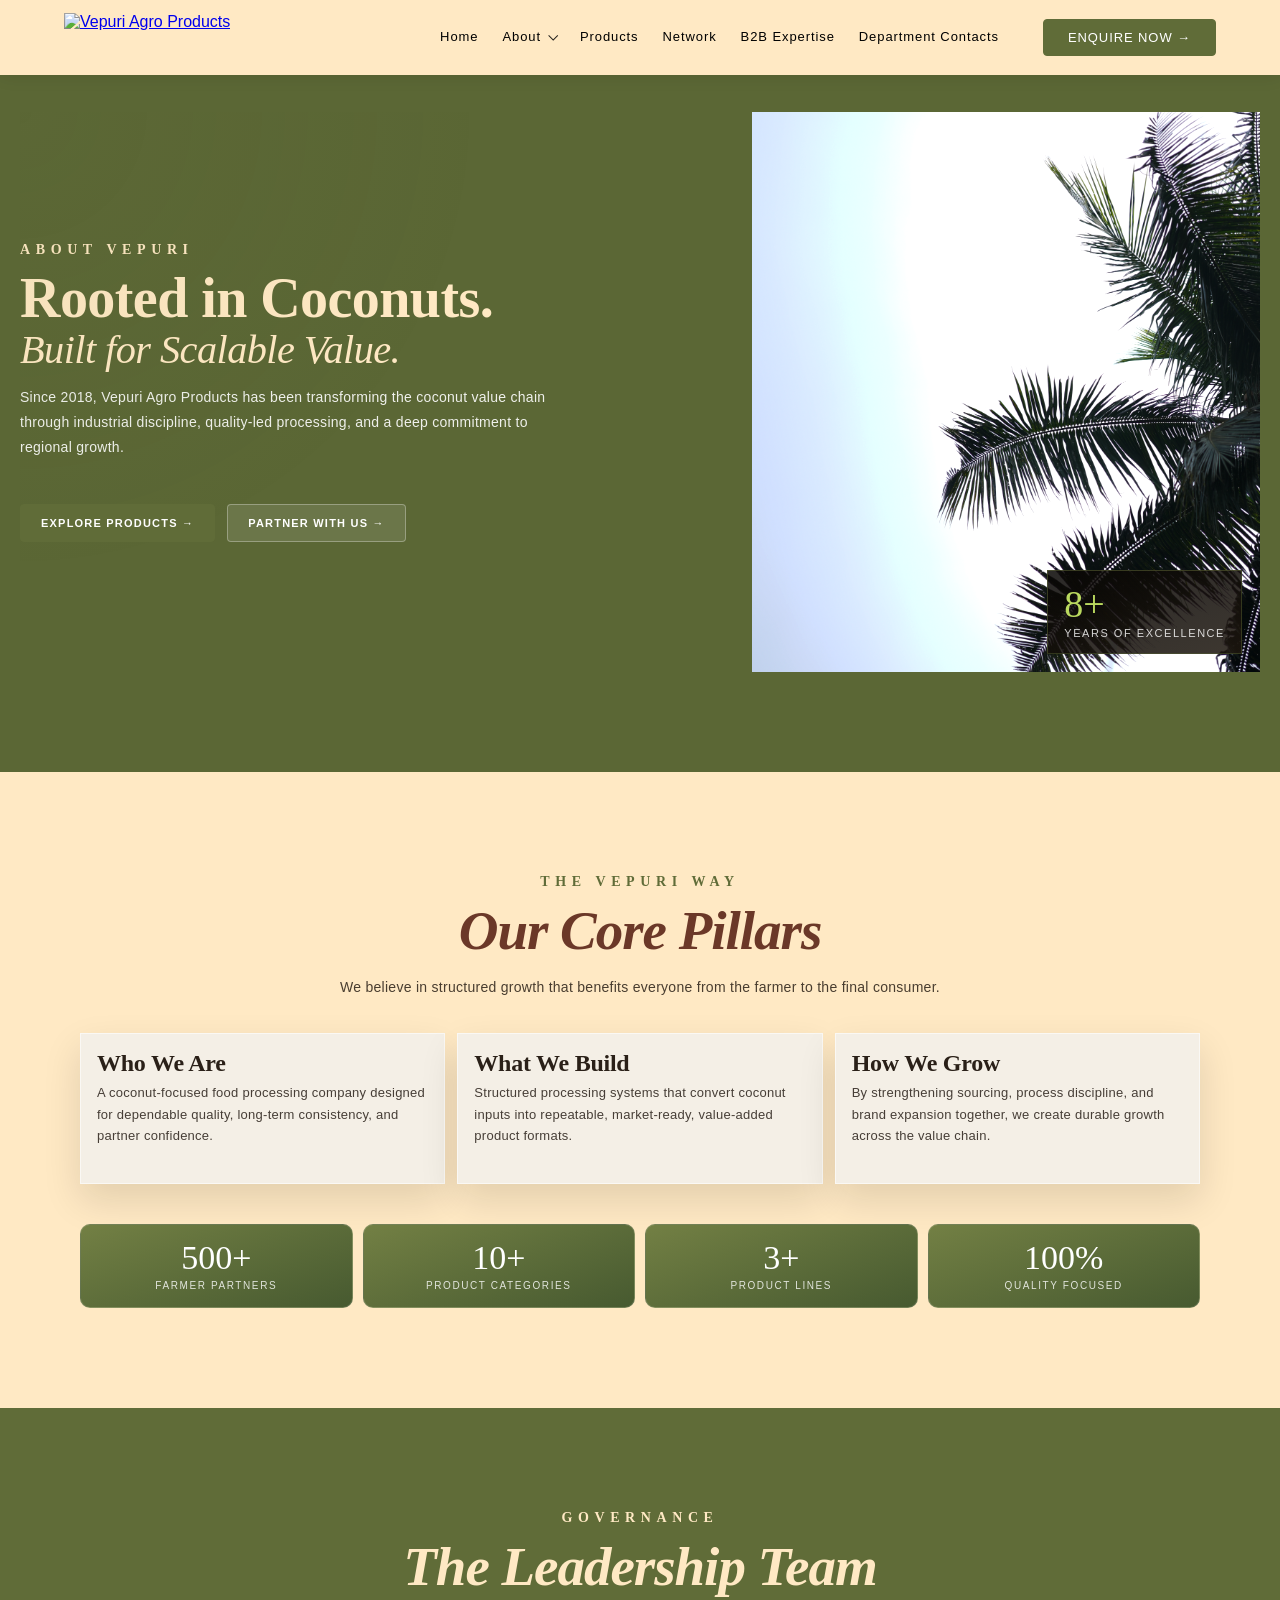
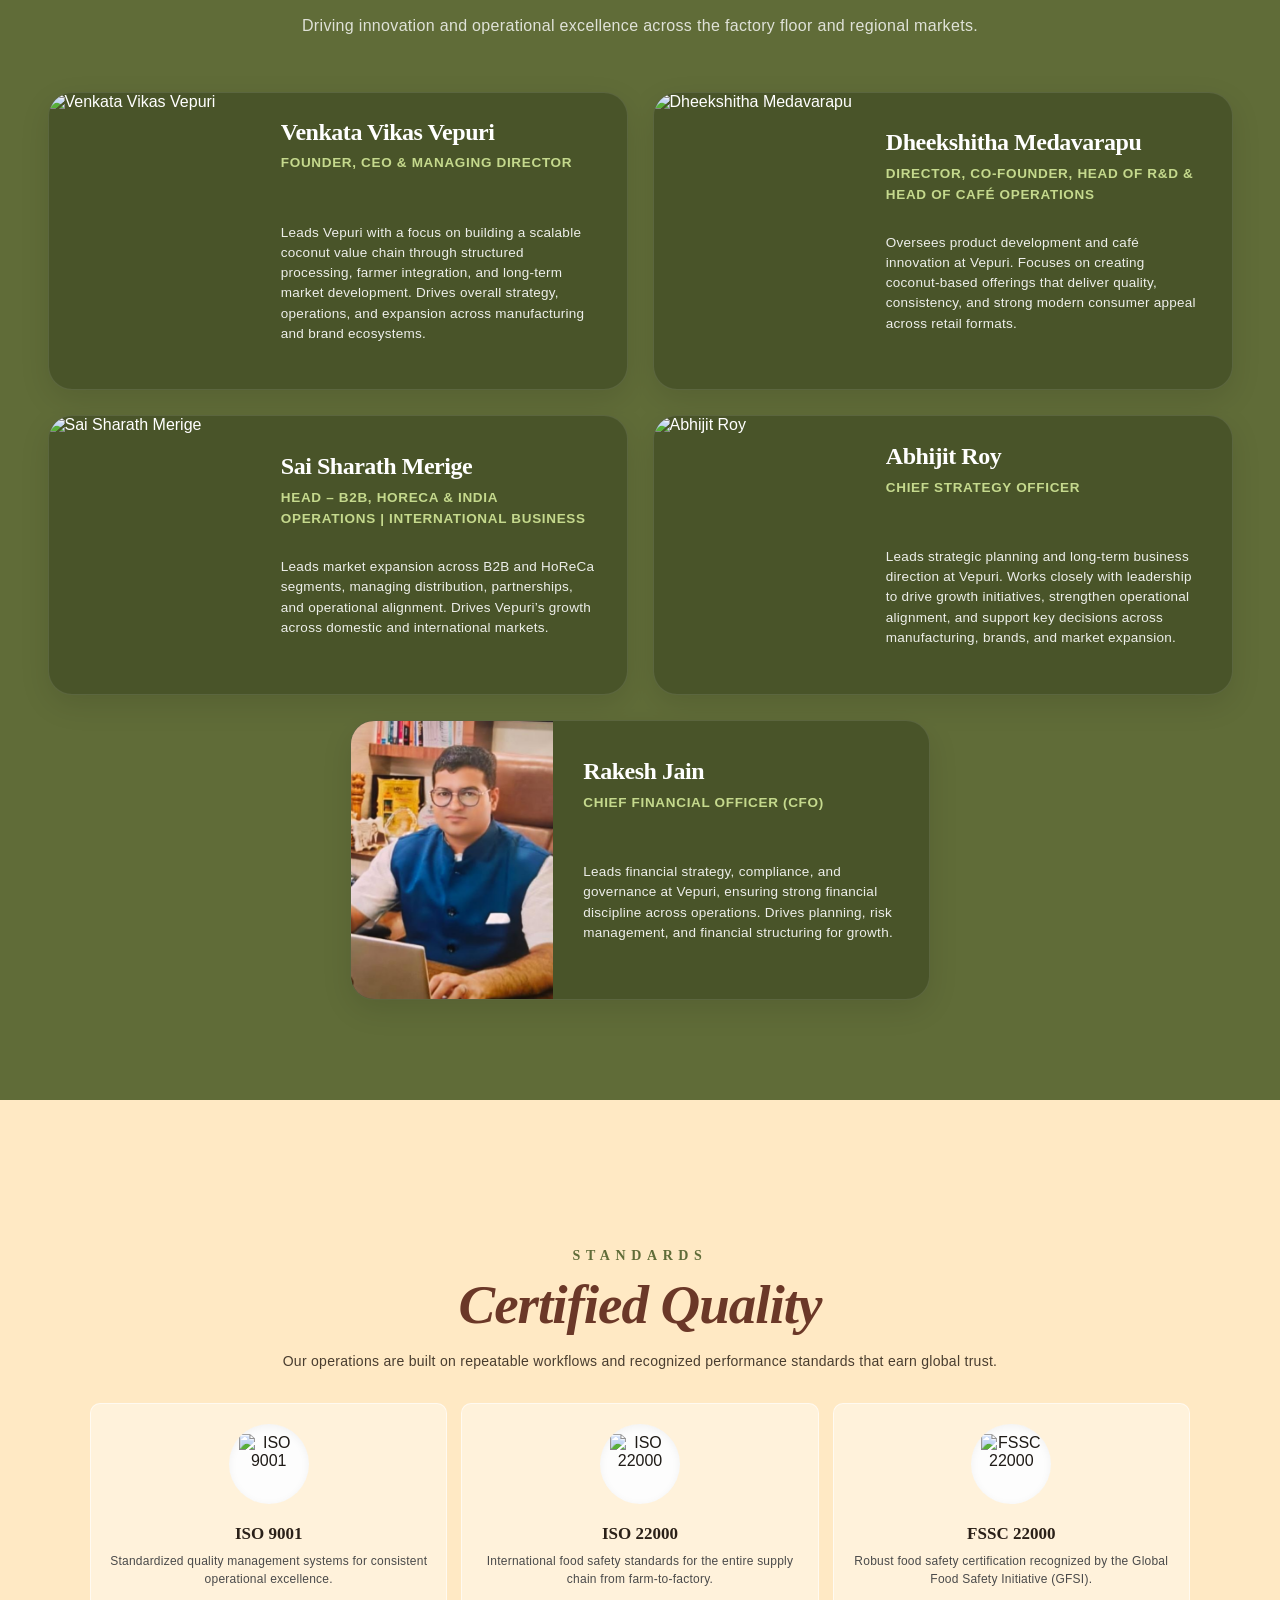
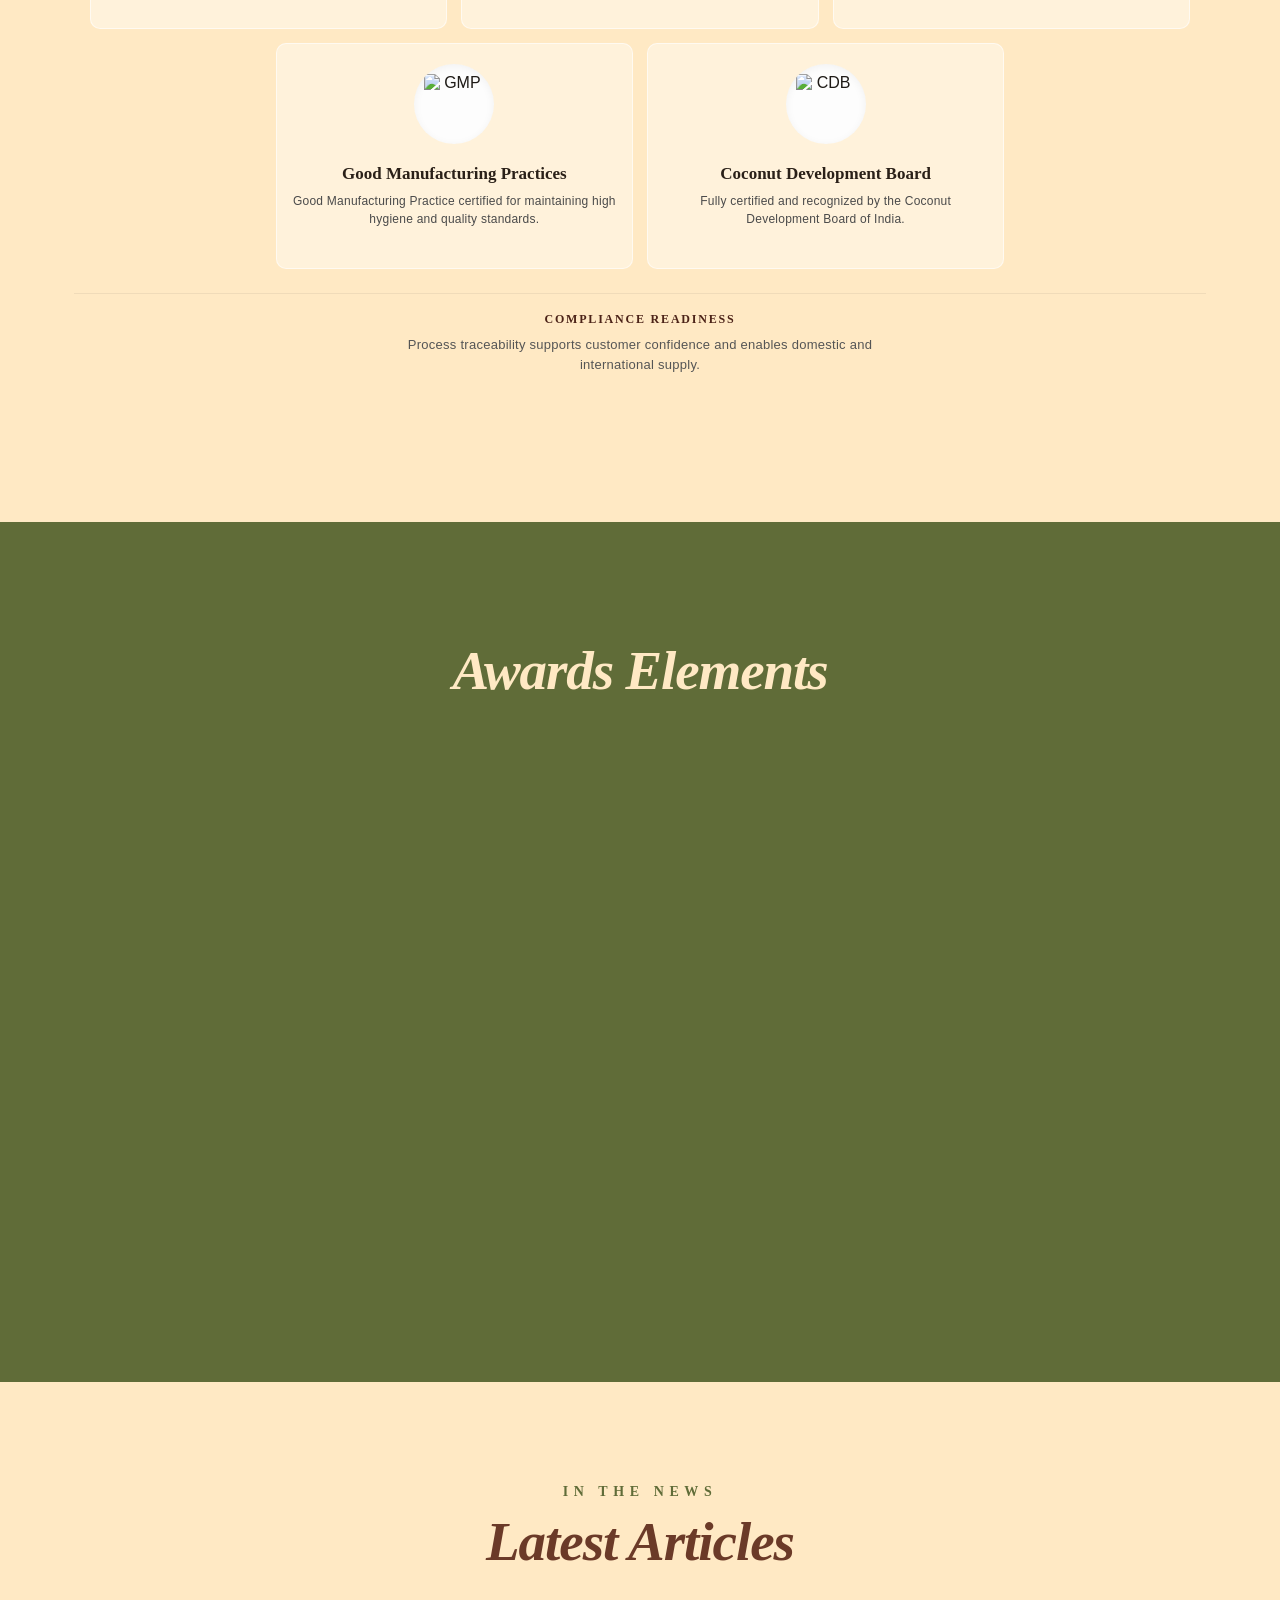
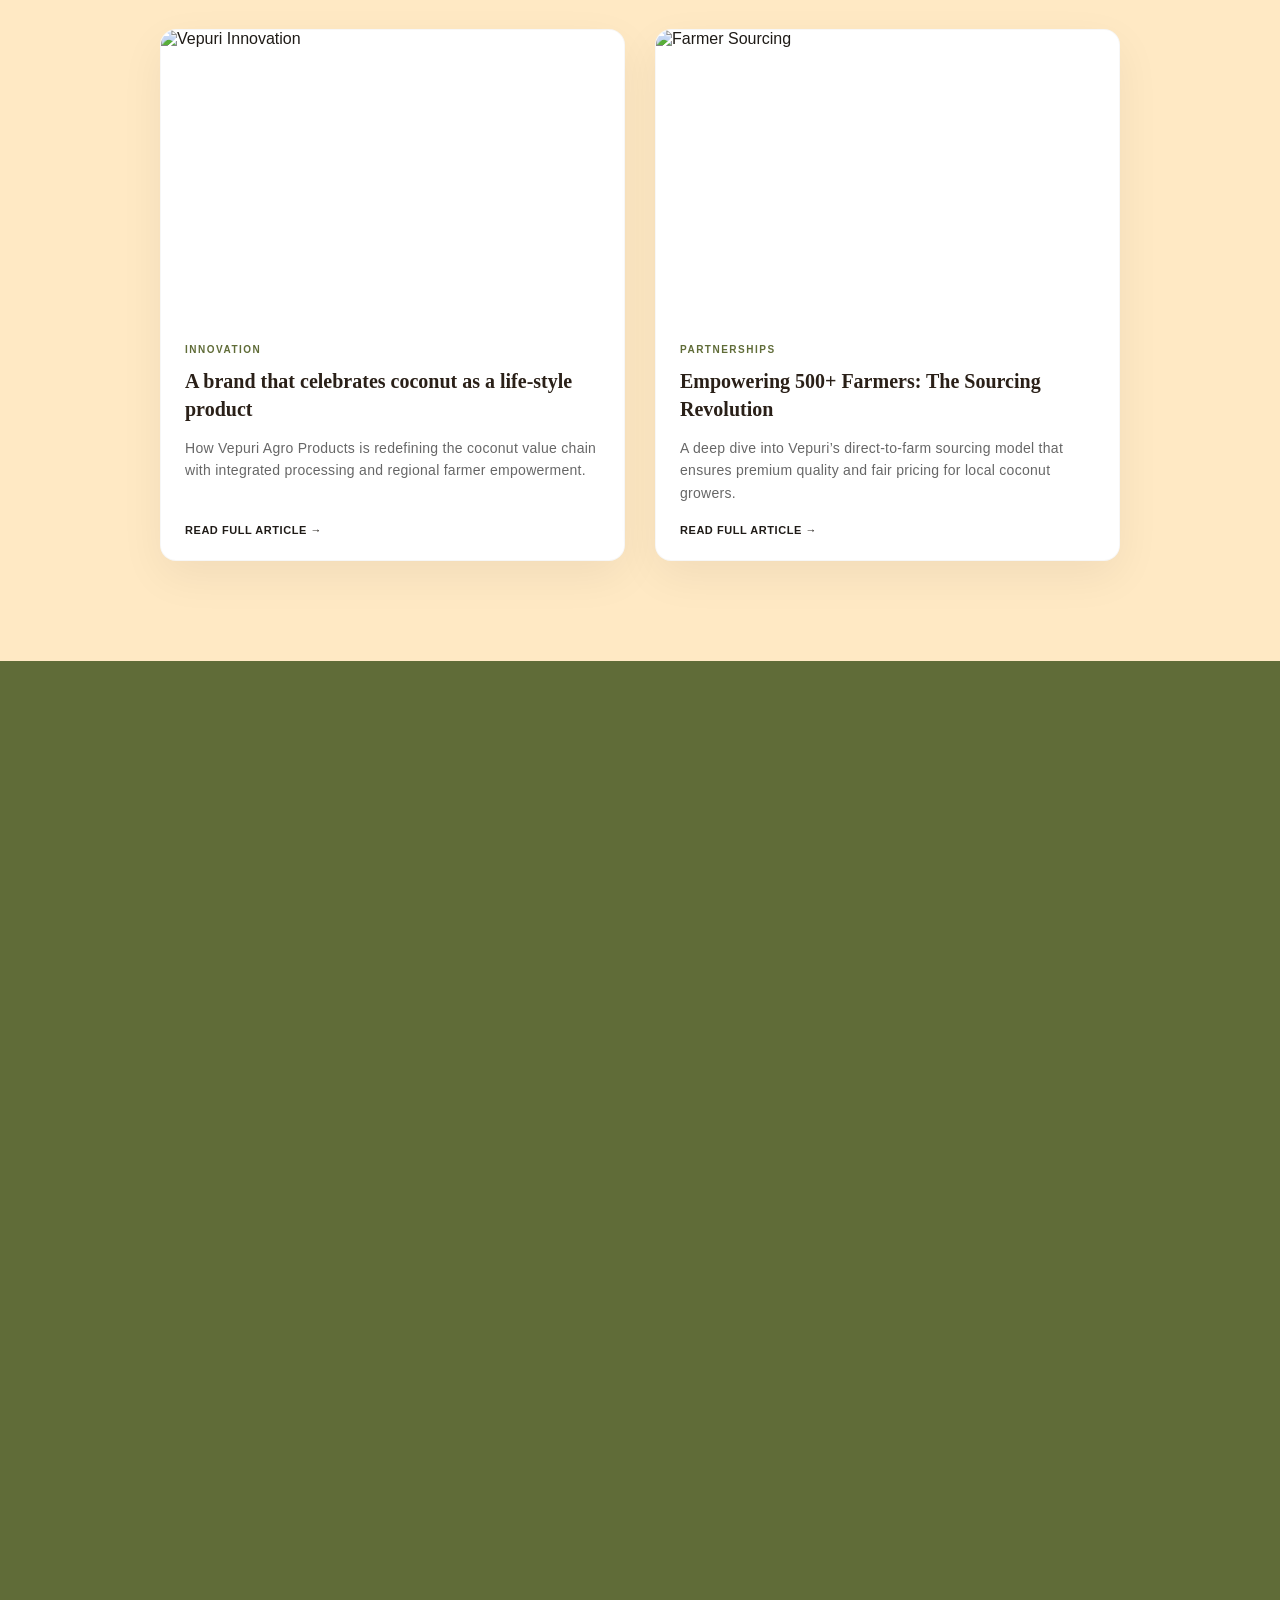
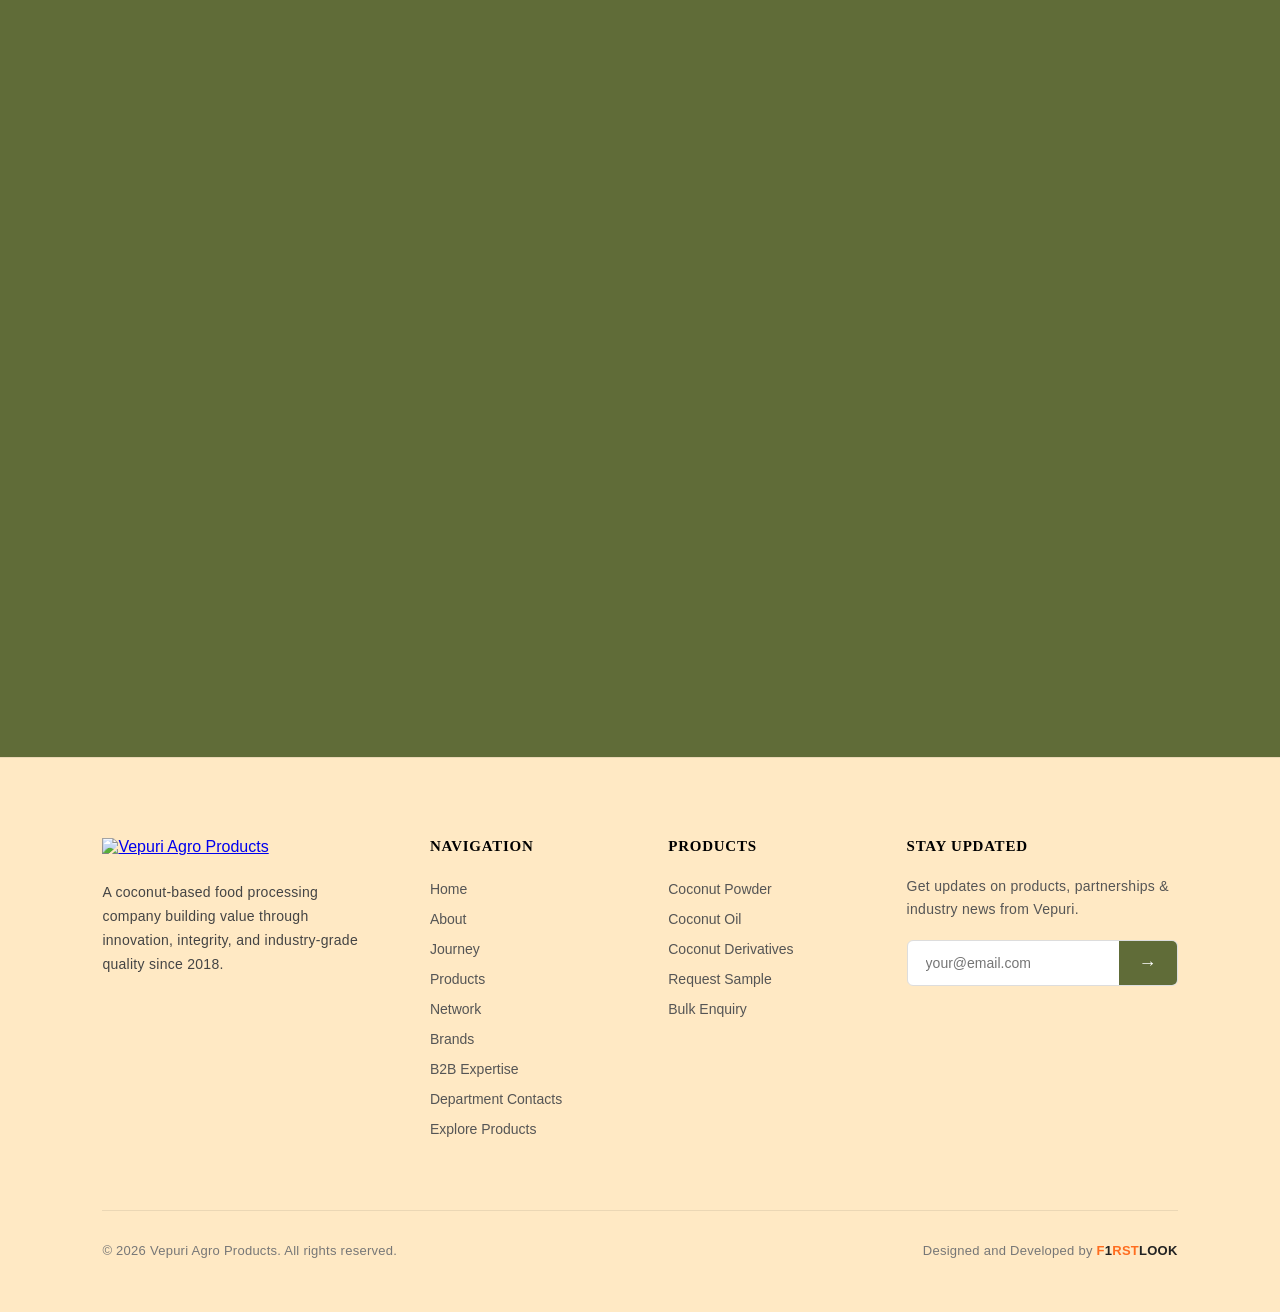
==== about-vepuri.html @ 8e84d8d2 "headings changed font size,weight" ====
<!DOCTYPE html>
<html lang="en">

<head>
  <meta charset="UTF-8">
  <meta name="viewport" content="width=device-width, initial-scale=1.0">
  <title>About Vepuri - Vepuri Agro Products</title>
  <meta name="description" content="About Vepuri Agro Products, our leadership, certifications, and community impact.">
  <script src="font-loader.js" defer></script>
  <link rel="stylesheet" href="about-pages.css?v=1.02">
  <link rel="stylesheet" href="nav-shared.css?v=1.02">
  <link rel="stylesheet" href="footer-shared.css?v=1.02">
  <link rel="stylesheet" href="typography-shared.css?v=1.02">
  <link rel="icon" type="image/png" href="assets/website%20tab%20icon.png">
</head>

<body class="page-about">
  <nav id="nav">
    <div class="nav-logo">
      <a href="index.html"><img src="assets/newlogo.png" alt="Vepuri Agro Products" loading="eager"
          decoding="async"></a>
    </div>
    <ul class="nav-links" id="navLinks">
      <li><a href="index.html#hero">Home</a></li>
      <li class="has-submenu">
        <a href="index.html#about">About<span class="dd-caret" aria-hidden="true"></span></a>
        <ul class="submenu">
          <li><a href="about-vepuri.html">About Vepuri</a></li>
          <li><a href="journey.html">Our Journey</a></li>
          <li><a href="vepuri-farms.html">Farms & Nurseries</a></li>
          <li><a href="brands.html">Our Brands</a></li>
        </ul>
      </li>
      <li><a href="product.html">Products</a></li>
      <li><a href="index.html#network">Network</a></li>
      <li><a href="b2b-expertise.html">B2B Expertise</a></li>
      <li><a href="index.html#dept-contacts">Department Contacts</a></li>
      <li><a href="index.html#enquiryForm" class="nav-btn">ENQUIRE NOW &rarr;</a></li>
    </ul>
    <div class="hamburger" id="hbg" onclick="toggleNav()">
      <span></span><span></span><span></span>
    </div>
  </nav>

  <main class="a-main">
    <!-- HERO SECTION -->
    <section class="unified-section">
      <div class="av-hero">
        <div class="av-copy">
          <span class="av-eye" style="color: var(--cream); font-family: cormorantgaramond, serif !important;">ABOUT VEPURI</span>
          <h1>Rooted in Coconuts.<br><em style="color: var(--cream) !important;">Built for Scalable Value.</em></h1>
          <p>Since 2018, Vepuri Agro Products has been transforming the coconut value chain through industrial
            discipline, quality-led processing, and a deep commitment to regional growth.</p>
          <div class="av-actions">
            <a href="index.html#products" class="av-btn av-btn-primary">Explore Products &rarr;</a>
            <a href="index.html#contact" class="av-btn av-btn-secondary">Partner With Us &rarr;</a>
          </div>
        </div>
        <div class="av-media-stage">
          <div class="av-main-img">
            <img src="assets/about.JPG" alt="Vepuri processing facility" fetchpriority="high" decoding="async">
          </div>
          <div class="av-float-card">
            <div class="av-num">8+</div>
            <div class="av-lbl">Years of Excellence</div>
          </div>
        </div>
      </div>
    </section>

    <!-- CORE PILLARS SECTION -->
    <section class="unified-section">
      <div class="bg-paper core-philosophy-wrap">
        <div class="section-header">
          <span class="av-eye">The Vepuri Way</span>
          <h2 style="color: #6a3828;"><em style="font-weight: 700 !important; font-size: 55px !important;"> Our Core Pillars</em></h2>
          <p>We believe in structured growth that benefits everyone from the farmer to the final consumer.</p>
        </div>
        <div class="av-values">
          <article class="av-value-card">
            <h2>Who We Are</h2>
            <p>A coconut-focused food processing company designed for dependable quality, long-term consistency, and
              partner confidence.</p>
          </article>
          <article class="av-value-card">
            <h2>What We Build</h2>
            <p>Structured processing systems that convert coconut inputs into repeatable, market-ready, value-added
              product formats.</p>
          </article>
          <article class="av-value-card">
            <h2>How We Grow</h2>
            <p>By strengthening sourcing, process discipline, and brand expansion together, we create durable growth
              across the value chain.</p>
          </article>
        </div>

        <div class="av-strip" style="margin-top: 40px; margin-bottom: 0;">
          <div class="av-strip-item">
            <div class="s-num">500+</div>
            <div class="s-lbl">Farmer Partners</div>
          </div>
          <div class="av-strip-item">
            <div class="s-num">10+</div>
            <div class="s-lbl">Product Categories</div>
          </div>
          <div class="av-strip-item">
            <div class="s-num">3+</div>
            <div class="s-lbl">Product Lines</div>
          </div>
          <div class="av-strip-item">
            <div class="s-num">100%</div>
            <div class="s-lbl">Quality Focused</div>
          </div>
        </div>
      </div>
    </section>

    <!-- LEADERSHIP SECTION -->
    <section class="unified-section leadership-sec">
      <div class="section-header">
        <span class="av-eye" style="color: var(--cream);">Governance</span>
        <h2><em style="color: var(--cream) !important; font-weight: 700 !important; font-size: 55px !important;"> The Leadership Team</em> </h2>
        <p style="color: rgba(255,255,255,0.8);">Driving innovation and operational excellence across the factory floor
          and regional markets.</p>
      </div>

      <div class="team-gov-grid">
        <article class="team-member">
          <div class="team-member-media">
            <img src="assets/persons/vikas.png" alt="Venkata Vikas Vepuri" width="600" height="750" loading="lazy"
              decoding="async">
          </div>
          <div class="team-member-copy">
            <h2>Venkata Vikas Vepuri</h2>
            <p>Founder, CEO & Managing Director</p>
            <p class="team-desc">Leads Vepuri with a focus on building a scalable coconut value chain through structured
              processing, farmer integration, and long-term market development. Drives overall strategy, operations, and
              expansion across manufacturing and brand ecosystems.</p>
          </div>
        </article>

        <article class="team-member">
          <div class="team-member-media">
            <img src="assets/persons/dekshitha optimized.jpeg" alt="Dheekshitha Medavarapu" width="600" height="750"
              loading="lazy" decoding="async">
          </div>
          <div class="team-member-copy">
            <h2>Dheekshitha Medavarapu</h2>
            <p>Director, Co-Founder, Head of R&D & Head of Café Operations</p>
            <p class="team-desc">Oversees product development and café innovation at Vepuri. Focuses on creating
              coconut-based offerings that deliver quality, consistency, and strong modern consumer appeal across retail
              formats.</p>
          </div>
        </article>

        <article class="team-member">
          <div class="team-member-media">
            <img src="assets/persons/sai_sharath.jpeg" alt="Sai Sharath Merige" width="600" height="750" loading="lazy"
              decoding="async">
          </div>
          <div class="team-member-copy">
            <h2>Sai Sharath Merige</h2>
            <p>Head – B2B, HoReCa & India Operations | International Business</p>
            <p class="team-desc">Leads market expansion across B2B and HoReCa segments, managing distribution,
              partnerships, and operational alignment. Drives Vepuri’s growth across domestic and international markets.
            </p>
          </div>
        </article>

        <article class="team-member">
          <div class="team-member-media">
            <img src="assets/persons/abhijit_roy.png" alt="Abhijit Roy" width="600" height="750" loading="lazy"
              decoding="async">
          </div>
          <div class="team-member-copy">
            <h2>Abhijit Roy</h2>
            <p>Chief Strategy Officer</p>
            <p class="team-desc">Leads strategic planning and long-term business direction at Vepuri. Works closely with
              leadership to drive growth initiatives, strengthen operational alignment, and support key decisions across
              manufacturing, brands, and market expansion.</p>
          </div>
        </article>

        <article class="team-member">
          <div class="team-member-media">
            <img src="assets/persons/5.jpeg" alt="Rakesh Jain" width="600" height="750" loading="lazy"
              decoding="async">
          </div>
          <div class="team-member-copy">
            <h2>Rakesh Jain</h2>
            <p>Chief Financial Officer (CFO)</p>
            <p class="team-desc">Leads financial strategy, compliance, and governance at Vepuri, ensuring strong
              financial discipline across operations. Drives planning, risk management, and financial structuring for
              growth.</p>
          </div>
        </article>
      </div>
    </section>

    <!-- CERTIFICATIONS SECTION -->
    <section class="unified-section cert-sec">
      <div class="bg-paper shadow-premium cert-quality-wrap">
        <div class="section-header">
          <span class="av-eye">Standards</span>
          <h2><em style="font-weight: 700 !important; font-size: 55px !important;"> Certified Quality</em></h2>
          <p>Our operations are built on repeatable workflows and recognized performance standards that earn global
            trust.</p>
        </div>

        <!-- Professional Cert Grid -->
        <div class="cert-showcase">
          <div class="cert-tile">
            <div class="cert-media"><img src="assets/certifications/iso9001 (2).png" alt="ISO 9001" loading="lazy"
                decoding="async"></div>
            <h3>ISO 9001</h3>
            <p>Standardized quality management systems for consistent operational excellence.</p>
          </div>
          <div class="cert-tile">
            <div class="cert-media"><img src="assets/certifications/iso22000.png" alt="ISO 22000" loading="lazy"
                decoding="async"></div>
            <h3>ISO 22000</h3>
            <p>International food safety standards for the entire supply chain from farm-to-factory.</p>
          </div>
          <div class="cert-tile">
            <div class="cert-media"><img src="assets/certifications/fssc-22000-seeklogo.svg" alt="FSSC 22000"
                loading="lazy" decoding="async"></div>
            <h3>FSSC 22000</h3>
            <p>Robust food safety certification recognized by the Global Food Safety Initiative (GFSI).</p>
          </div>
          <div class="cert-tile">
            <div class="cert-media"><img src="assets/certifications/GMp.png" alt="GMP" loading="lazy" decoding="async">
            </div>
            <h3>Good Manufacturing Practices</h3>
            <p>Good Manufacturing Practice certified for maintaining high hygiene and quality standards.</p>
          </div>
          <div class="cert-tile">
            <div class="cert-media"><img src="assets/certifications/cdo-removebg-preview.png" alt="CDB" loading="lazy"
                decoding="async">
            </div>
            <h3>Coconut Development Board</h3>
            <p>Fully certified and recognized by the Coconut Development Board of India.</p>
          </div>
        </div>

        <div class="cert-footer-info">
          <div class="cf-item">
            <h4>Compliance Readiness</h4>
            <p>Process traceability supports customer confidence and enables domestic and international supply.</p>
          </div>
        </div>
      </div>
    </section>

    <!-- AWARDS SECTION (Ref Image matched) -->
    <section class="awards-sec">
      <div class="awards-head">
        <h2><em style="color: var(--cream) !important; font-weight: 700; font-size: 55px !important;">Awards Elements</em></h2>
      </div>

      <div class="awards-grid">
        <!-- 01 -->
        <article class="award-item rv">
          <div class="award-icon-wrap">
            <div class="award-laurel">
              <span class="award-num">01</span>
              <img src="assets/awards/award_best_startup_white_bg.png" alt="Best Startup Award" class="award-img"
                loading="lazy" decoding="async">
            </div>
          </div>
          <div class="award-copy">
            <h3>Andhra’s Best Startup (2026)</h3>
            <p>Recognized as one of Andhra Pradesh’s most promising startups for building a scalable coconut
              value-addition ecosystem.</p>
          </div>
        </article>

        <!-- 02 -->
        <article class="award-item rv">
          <div class="award-icon-wrap">
            <div class="award-laurel">
              <span class="award-num">02</span>
              <img src="assets/awards/leadership.png" alt="Leadership Interaction" class="award-img" loading="lazy"
                decoding="async">
            </div>
          </div>
          <div class="award-copy">
            <h3>Leadership Interaction</h3>
            <p>Presented Vepuri’s vision to Hon’ble CM N. Chandrababu Naidu and received appreciation for its farmer
              focused approach.</p>
          </div>
        </article>

        <!-- 03 -->
        <article class="award-item rv">
          <div class="award-icon-wrap">
            <div class="award-laurel">
              <span class="award-num">03</span>
              <img src="assets/awards/representative.png" alt="Industry Representative" class="award-img" loading="lazy"
                decoding="async">
            </div>
          </div>
          <div class="award-copy">
            <h3>Industry Representative</h3>
            <p>Selected as an industry representative from Andhra Pradesh for Central Government discussions on budget
              allocation for coconut promotion Scheme.</p>
          </div>
        </article>

        <!-- 04 -->
        <article class="award-item rv">
          <div class="award-icon-wrap">
            <div class="award-laurel">
              <span class="award-num">04</span>
              <img src="assets/awards/award_seedap_growth_white_bg.png" alt="SEEDAP Collaboration" class="award-img"
                loading="lazy" decoding="async">
            </div>
          </div>
          <div class="award-copy">
            <h3>SEEDAP Collaboration</h3>
            <p>Partnered with SEEDAP and the Government of Andhra Pradesh to create rural employment and skill
              development opportunities.</p>
          </div>
        </article>
      </div>
    </section>

    <!-- ARTICLES SECTION -->
    <section class="articles-sec">
      <div class="articles-head">
        <span class="av-eye" style="font-family: cormorantgaramond, serif !important;">IN THE NEWS</span>
        <h2><em style="font-weight: 700; font-size: 55px !important;">Latest Articles</em></h2>
      </div>

      <div class="articles-grid">
        <!-- Article 1 -->
        <article class="article-item">
          <div class="article-media">
            <img src="assets/article/1.jpeg" alt="Vepuri Innovation" loading="lazy" decoding="async">
          </div>
          <div class="article-copy">
            <span class="article-tag">Innovation</span>
            <h3>A brand that celebrates coconut as a life-style product</h3>
            <p>How Vepuri Agro Products is redefining the coconut value chain with integrated processing and regional
              farmer empowerment.</p>
            <a href="https://hospitality.economictimes.indiatimes.com/news/operations/food-and-beverages/cocomunzzz-revolutionizing-coconut-as-a-lifestyle-product-in-india/121460023"
              class="article-link">Read Full Article &rarr;</a>
          </div>
        </article>

        <!-- Article 2 -->
        <article class="article-item">
          <div class="article-media">
            <img src="assets/article/2.jpeg" alt="Farmer Sourcing" loading="lazy" decoding="async">
          </div>
          <div class="article-copy">
            <span class="article-tag">Partnerships</span>
            <h3>Empowering 500+ Farmers: The Sourcing Revolution</h3>
            <p>A deep dive into Vepuri’s direct-to-farm sourcing model that ensures premium quality and fair pricing for
              local coconut growers.</p>
            <a href="https://www.eenadu.net/telugu-news/andhra-pradesh/vikas-creative-experiments-with-coconut-he-created-a-brand-cocomunz/1702/125117593"
              class="article-link">Read Full Article &rarr;</a>
          </div>
        </article>
      </div>
    </section>

    <!-- ACHIEVEMENTS GALLERY SECTION (Mosaic Grid Design) -->
    <section class="achieve-gallery-sec">
      <div class="gallery-header rv">
        <span class="g-tag">Trusted & Recognized</span>
        <h2><em style="font-weight: 500;">A Legacy Built <br>Across
            Industries</em></h2>
        <p>From farmers to global industrial partners, Vepuri’s commitment to quality is trusted by leaders across
          sectors.</p>
        <a href="journey.html" class="gallery-btn">View Full Journey &rarr;</a>
      </div>

      <div class="gallery-container rv">
        <div class="f-card fc-1"><img src="assets/gallery/1.jpeg" alt="Gallery 1" loading="lazy" decoding="async"></div>
        <div class="f-card fc-2"><img src="assets/gallery/2.jpeg" alt="Gallery 2" loading="lazy" decoding="async"></div>
        <div class="f-card fc-3"><img src="assets/gallery/3.jpeg" alt="Gallery 3" loading="lazy" decoding="async"></div>
        <div class="f-card fc-4"><img src="assets/gallery/4.png" alt="Gallery 4" loading="lazy" decoding="async"></div>
        <div class="f-card fc-5"><img src="assets/gallery/5.png" alt="Gallery 5" loading="lazy" decoding="async"></div>
        <div class="f-card fc-6"><img src="assets/gallery/6.png" alt="Gallery 6" loading="lazy" decoding="async"></div>
        <div class="f-card fc-7"><img src="assets/gallery/7.jpeg" alt="Gallery 7" loading="lazy" decoding="async"></div>
        <div class="f-card fc-8"><img src="assets/gallery/8.jpg" alt="Gallery 8" loading="lazy" decoding="async"></div>
        <div class="f-card fc-9"><img src="assets/milestone.jpg" alt="Gallery 9" loading="lazy" decoding="async"></div>
        <div class="f-card fc-10"><img src="assets/journey/journey1.png" alt="Gallery 10" loading="lazy"
            decoding="async"></div>
      </div>
    </section>

  </main>

  <footer>
    <div class="fg2">
      <div>
        <a href="index.html"><img class="f-logo" src="assets/newlogo.png" alt="Vepuri Agro Products" loading="lazy"
            decoding="async"></a>
        <p class="fb-txt">A coconut-based food processing company building value through innovation, integrity, and
          industry-grade quality since 2018.</p>
      </div>
      <div class="fc">
        <h4>Navigation</h4>
        <ul>
          <li><a href="index.html#hero">Home</a></li>
          <li><a href="about-vepuri.html">About</a></li>
          <li><a href="journey.html">Journey</a></li>
          <li><a href="product.html">Products</a></li>
          <li><a href="index.html#network">Network</a></li>
          <li><a href="brands.html">Brands</a></li>
          <li><a href="b2b-expertise.html">B2B Expertise</a></li>
          <li><a href="index.html#dept-contacts">Department Contacts</a></li>
          <li><a href="product.html">Explore Products</a></li>
        </ul>
      </div>
      <div class="fc">
        <h4>Products</h4>
        <ul>
          <li><a href="product.html">Coconut Powder</a></li>
          <li><a href="product.html">Coconut Oil</a></li>
          <li><a href="product.html">Coconut Derivatives</a></li>
          <li><a href="index.html#contact">Request Sample</a></li>
          <li><a href="index.html#contact">Bulk Enquiry</a></li>
        </ul>
      </div>
      <div class="fnl">
        <h4>Stay Updated</h4>
        <p>Get updates on products, partnerships & industry news from Vepuri.</p>
        <form id="newsletterForm" action="https://formsubmit.co/vepurigroup@gmail.com" method="POST">
          <input type="hidden" name="_captcha" value="false">
          <input type="hidden" name="_subject" value="New Newsletter Subscriber - Vepuri">
          <input type="hidden" name="_template" value="table">
          <input type="hidden" name="_autoresponse"
            value="Welcome to Vepuri Agro Products! Thank you for subscribing. You'll now receive updates on our products, partnerships, and industry news. Stay connected with us at vepuriagro.com">
          <input type="text" name="_honey" style="display:none">
          <div class="nl-row" id="nlRow">
            <input type="email" name="email" placeholder="your@email.com" required>
            <button type="submit">&rarr;</button>
          </div>
        </form>
        <div id="nlSuccess" style="display:none; color:#96AC38; font-weight:600; margin-top:10px;">Welcome! You're
          subscribed.</div>
      </div>
    </div>
    <div class="fbot">
      <p class="fbot-copy">&copy; 2026 Vepuri Agro Products. All rights reserved.</p>
      <p class="fbot-tag">Designed and Developed by <a href="https://firstlook.digital/" target="_blank"
          style="text-decoration: none; font-weight: 700;"><span style="color: #ff6d1f;">F</span><span
            style="color: #222222;">1</span><span style="color: #ff6d1f;">RST</span><span
            style="color: #222222;">LOOK</span></a></p>
    </div>
  </footer>

  <script src="performance-boost.js" defer></script>
  <script src="nav-pages.js" defer></script>
</body>

</html>
---- about-pages.css ----
:root {
  --green: #606c38;
  --green2: #5a6434;
  --green3: #4a5428;
  --ink: #1f1b17;
  --paper: #f4f0e8;
  --cream: #ffe9c4;
  --white: #ffffff;
  --black: #0a0604;
  --site-font: 'Cormorant Garamond', serif;
  --body-font: 'Outfit', sans-serif !important;
  --accent-font: 'Spectral', serif;
  --kicker-color: #6b3828;
}

h1,
h2,
h3,
h4,
h5,
h6 {
  font-family: var(--site-font) !important;
  font-weight: 800 !important;
}

.section-header h2,
.awards-head h2,
.gallery-header h2,
.articles-head h2 {
  font-size: clamp(40px, 4vw, 80px) !important;
}

p {
  font-family: var(--body-font) !important ;
  font-size: 16px;
  line-height: 1.6;
  font-weight: 300;
  margin-bottom: 20px;
  letter-spacing: .02em;
}

.page-about p,
.page-about li,
.page-about span,
.page-about .av-eye,
.page-about .eye,
.page-about nav,
.page-about nav a {
  font-family: var(--body-font) !important;
}
h1 {
  font-family: var(--site-font) !important;
  font-size: clamp(36px, 10vw, 124px);
  font-weight: 800;
  line-height: 0.95;
  letter-spacing: -0.02em;
}

h2 {
  font-family: var(--site-font) !important;
  font-size: clamp(28px, 5vw, 60px);
  font-weight: 700;
  line-height: 1.1;
  letter-spacing: -0.02em;
}

h1 em,
h2 em,
h3 em,
.section-header h1 em,
.section-header h2 em {
  font-family: var(--accent-font) !important;
  color: var(--kicker-color) !important;
  font-style: italic;
  display: inline;
  font-weight: 700;
  font-size: 0.72em;
}

.a-eye,
.av-eye {
  font-family: var(--body-font) !important;
  text-transform: uppercase;
  font-weight: 700;
  font-size: 14px;
  letter-spacing: 0.15em;
  font-style: normal;
  display: block;
  margin-bottom: 12px;
  color: var(--kicker-color);
}

* {
  margin: 0;
  padding: 0;
  box-sizing: border-box;
  max-width: 100%;
  overflow-wrap: break-word;
}

body,
button,
input,
select,
textarea {
  font-family: var(--body-font);
}

html,
body {
  overflow-x: hidden;
  max-width: 100vw;
  width: 100%;
  position: relative;
}

body {
  font-family: var(--body-font);
  background: var(--green);
  color: var(--ink);
  min-height: 100vh;
}

body::before {
  content: '';
  position: fixed;
  inset: 0;
  pointer-events: none;
  background:
    rgba(0, 0, 0, 0.05);
    
  z-index: 0;
}


.a-main {
  position: relative;
  z-index: 1;
  max-width: 100%;
  margin: 0 auto;
  padding-top: 112px;
  overflow-x: hidden;
}

.a-hero {
  display: grid;
  grid-template-columns: 1.08fr .92fr;
  gap: 26px;
  margin-bottom: 28px;
  align-items: stretch;
}

.a-hero-copy {
  background: var(--green);
  color: var(--cream);
  border-radius: 24px;
  padding: 32px;
  border: 1px solid rgba(255, 255, 255, .38);
  box-shadow: 0 24px 52px rgba(20, 16, 12, .14);
}



.a-hero h1 {
  font-family: var(--site-font), serif;
  font-size: clamp(28px, 5.6vw, 70px);
  line-height: .92;
  text-transform: none;
  color: var(--cream);
}

.a-hero h1 em {
  display: block;
  font-style: italic;
  text-transform: none;
  font-size: 0.72em;
  margin-top: 8px;
  color: var(--white);
}

.a-hero p {
  margin-top: 14px;
  max-width: 720px;
  line-height: 1.85;
  font-size: 15px;
  color: rgba(255, 255, 255, .85);
}

.a-hero-media {
  position: relative;
  overflow: hidden;
  border-radius: 16px;
  min-height: clamp(250px, 36vw, 360px);
  border: 1px solid rgba(255, 255, 255, .34);
  box-shadow: 0 24px 52px rgba(20, 16, 12, .14);
}

.a-hero-media img {
  width: 100%;
  height: 100%;
  object-fit: cover;
  display: block;
  filter: saturate(.92) contrast(1.04);
}

.a-hero-media::after {
  content: '';
  position: absolute;
  inset: 0;
  background: linear-gradient(175deg, rgba(10, 6, 4, .08), rgba(10, 6, 4, .36));
}

.a-grid {
  display: grid;
  grid-template-columns: 1fr 1fr;
  gap: 22px;
}

.a-card {
  background: rgba(244, 240, 232, .96);
  color: var(--ink);
  border-radius: 14px;
  border: 1px solid rgba(255, 255, 255, .46);
  padding: 20px;
  box-shadow: 0 18px 44px rgba(20, 16, 12, .13);
  transition: transform .26s ease, box-shadow .26s ease;
}

.a-card:hover {
  transform: translateY(-5px);
  box-shadow: 0 26px 56px rgba(20, 16, 12, .17);
}

.a-card-media {
  width: 100%;
  aspect-ratio: 16/9;
  overflow: hidden;
  border-radius: 10px;
  margin-bottom: 14px;
}

.a-card-media img {
  width: 100%;
  height: 100%;
  object-fit: cover;
  display: block;
}

.a-card h2 {
  color: #2f4419;
  font-size: 11px;
  letter-spacing: .2em;
  text-transform: uppercase;
  margin-bottom: 10px;
}

.a-card p {
  font-size: 14px;
  line-height: 1.8;
  color: rgba(40, 31, 24, .94);
}

.a-card-wide {
  grid-column: 1 / -1;
  display: grid;
  grid-template-columns: .95fr 1.05fr;
  gap: 20px;
  align-items: start;
}

.a-card-wide .a-card-media {
  margin-bottom: 0;
  min-height: 220px;
  grid-row: 1 / span 2;
  aspect-ratio: 16/9;
}

.impact-bottom-card .a-card-media {
  aspect-ratio: 21/9 !important;
}

.impact-main-card {
  padding: 0 !important;
  overflow: hidden;
  border: none !important;
}

.impact-main-card .a-hero-media {
  height: 100%;
  border-radius: 0;
  box-shadow: none;
  border: none;
}

.page-about .impact-grid {
  grid-template-columns: minmax(0, 1.2fr) minmax(0, .8fr);
  grid-template-areas:
    "main side"
    "bottom bottom";
  gap: 16px;
  align-items: start;
  max-width: 1120px;
  margin: 0 auto;
}

.page-about .impact-side-stack {
  display: grid;
  gap: 14px;
  align-content: start;
  margin-top: 60px;
}

.page-about .impact-grid .a-card {
  padding: 14px;
  height: auto;
}

.page-about .impact-main-card {
  grid-area: main;
}

.page-about .impact-side-stack {
  grid-area: side;
}

.page-about .impact-bottom-card {
  grid-area: bottom;
}

.page-about .impact-grid .a-card h2 {
  font-size: 10px;
  margin-bottom: 8px;
}

.page-about .impact-grid .a-card p {
  font-size: 13px;
  line-height: 1.65;
}

.page-about .impact-main-card .a-hero-media {
  min-height: clamp(240px, 30vw, 330px);
  max-height: 360px;
  aspect-ratio: 4/3;
}

.page-about .impact-bottom-card {
  grid-template-columns: .85fr 1.15fr;
  gap: 16px;
  align-items: center;
}

.page-about .impact-bottom-card>div:last-child {
  padding-top: 10px;
}

.page-about .impact-bottom-card .a-card-media {
  min-height: 180px;
}

.section-header {
  text-align: center;
  margin-bottom: 52px;
  max-width: 820px;
  margin-left: auto;
  margin-right: auto;
}

.section-header .av-eye {
  margin-bottom: 12px;
  font-weight: 900;
  font-family: cormorantgaramond, serif !important;
}

.section-header h1,
.section-header h2 {
  font-family: var(--site-font), serif;
  font-size: clamp(32px, 4.8vw, 56px);
  line-height: .98;
  color: #21170f;
  text-transform: none;
  font-weight: 800;
  margin-bottom: 5px;
}

.leadership-sec h2 {
  color: var(--cream) !important;
}

.section-header h1 em,
.section-header h2 em {
  font-style: italic;
  display: inline;
  text-transform: none;
  font-size: 1em;
  font-weight: 500 !important;
}

.section-header p {
  margin-top: 18px;
  font-size: 16px;
  line-height: 1.75;
  color: rgba(33, 23, 15, .82);
}

.unified-section {
  padding: 100px 0;
  border-top: none;
  position: relative;
  overflow: hidden;
}

.page-about .unified-section:nth-of-type(odd) {
  background: transparent;
  color: var(--white);
}

.page-about .unified-section:nth-of-type(even) {
  background: #ffe9c4;
  color: var(--ink);
}

.page-about .unified-section:nth-of-type(odd) .section-header .av-eye {
  color: #4c2318;
}

.page-about .unified-section:nth-of-type(odd) .section-header h2 {
  color: var(--white);
}

.page-about .unified-section:nth-of-type(odd) .section-header h2 em {
  color: #4c2318;
  /* Brown accent as requested */
}

.page-about .unified-section:nth-of-type(odd) .section-header p {
  color: rgba(255, 255, 255, 0.85);
}

.page-about .unified-section:nth-of-type(even) .section-header h2 {
  color: #21170f;
}

.page-about .unified-section:nth-of-type(even) .section-header .av-eye {
  color: var(--green);
}

.page-about .unified-section:nth-of-type(even) .section-header h2 em {
  color: var(--green);
}

.cert-sec .section-header h2 em {
  color: #4c2318;
}

.page-about .unified-section:nth-of-type(even) .section-header p {
  color: rgba(33, 23, 15, 0.82);
}

.unified-section:first-child {
  border-top: 0;
  padding-top: 0;
}

.bg-paper {
  background: rgba(244, 240, 232, .98);
  border-radius: 22px;
  padding: 62px 48px;
  box-shadow: 0 32px 72px rgba(20, 16, 12, .18);
  border: 1px solid rgba(255, 255, 255, .58);
}

.bg-glass {
  background: rgba(255, 255, 255, .04);
  backdrop-filter: blur(14px);
  border: 1px solid rgba(255, 255, 255, .12);
  border-radius: 22px;
  padding: 62px 48px;
}

/* Fixes for cards in unified view */
.page-about .a-card {
  height: 100%;
  display: flex;
  flex-direction: column;
}

.page-about .a-card p {
  flex-grow: 1;
}

@media(max-width: 768px) {

  .bg-paper,
  .bg-glass {
    padding: 38px 22px;
  }
}

/* -- ABOUT VEPURI PAGE UI REFRESH -- */
.page-about .a-main {
  max-width: 100%;
}

.page-about .av-hero {
  display: grid;
  grid-template-columns: 1.18fr 0.82fr;
  width: 100%;
  max-width: 1240px;
  margin: 0 auto;
  min-height: 60vh;
  background: transparent;
  border-radius: 0;
  overflow: hidden;
  border: none;
  box-shadow: none;
}

.page-about .av-copy {
  padding: 5% 5% 5% 0;
  display: flex;
  flex-direction: column;
  justify-content: center;
  position: relative;
  width: 100%;
  overflow: hidden;
  background: transparent;
}

/* Specific background division logic */
.page-about .av-copy::before {
  content: '';
  position: absolute;
  inset: 0;
  background: radial-gradient(circle at 0% 0%, rgba(96, 108, 56, .08), transparent 50%);
  pointer-events: none;
}

.page-about .av-eye {
  display: inline-block;
  font-size: 14px;
  letter-spacing: .4em;
  margin-bottom: 14px;
}

.page-about .av-copy h1 {
  font-family: var(--site-font), serif;
  font-size: clamp(26px, 4.4vw, 56px);
  font-weight: 700 !important;
  line-height: .95;
  letter-spacing: -.01em;
  color: var(--cream);
}

.page-about .av-copy h1 em {
  font-style: italic;
}

.page-about .av-copy p {
  margin-top: 16px;
  font-size: 14px;
  line-height: 1.78;
  color: rgba(255, 255, 255, 0.9);
  max-width: 540px;
}

.page-about .av-actions {
  margin-top: 24px;
  display: flex;
  gap: 12px;
  flex-wrap: wrap;
}

.page-about .av-btn {
  text-decoration: none;
  text-transform: uppercase;
  letter-spacing: .11em;
  font-size: 11px;
  font-weight: 700;
  padding: 12px 20px;
  border-radius: 4px;
  transition: transform .22s ease, background .22s ease, color .22s ease, border-color .22s ease;
}

.page-about .av-btn:hover {
  transform: translateY(-2px);
}

.page-about .av-btn-primary {
  background: #606c38;
  border: 1px solid #606c38;
  color: #fff;
}

.page-about .av-btn-primary:hover {
  background: #556132;
  border-color: #556132;
}

.page-about .av-btn-secondary {
  border: 1px solid rgba(255, 255, 255, 0.3);
  color: var(--white);
  background: rgba(255, 255, 255, 0.1);
}

.page-about .av-btn-secondary:hover {
  border-color: var(--white);
  background: rgba(255, 255, 255, 0.2);
}

.page-about .av-media-stage {
  position: relative;
  height: 100%;
  overflow: hidden;
  max-height: 560px;
}

.page-about .av-main-img {
  width: 100%;
  height: 100%;
}

.page-about .av-main-img img {
  width: 100%;
  height: 100%;
  object-fit: cover;
  display: block;
  filter: saturate(.95) contrast(1.04);
  border-radius: 20px;
}

.page-about .av-float-card {
  position: absolute;
  right: 18px;
  bottom: 18px;
  background: linear-gradient(160deg, rgba(8, 6, 4, .86), rgba(29, 22, 14, .86));
  border: 1px solid rgba(96, 108, 56, .46);
  border-radius: 20px;
  padding: 14px 16px;
  min-width: 180px;
}

.page-about .av-num {
  font-family: var(--site-font), serif;
  font-size: 38px;
  line-height: 1;
  color: #bad95f;
}

.page-about .av-lbl {
  margin-top: 4px;
  font-size: 11px;
  text-transform: uppercase;
  letter-spacing: .14em;
  color: rgba(255, 255, 255, .82);
}

.page-about .av-values {
  display: grid;
  grid-template-columns: repeat(3, 1fr);
  gap: 16px;
  margin-bottom: 18px;
}

.page-about .core-philosophy-wrap {
  max-width: 1120px;
  margin: 0 auto;
  padding: 0;
}

.page-about .unified-section:nth-of-type(even) .bg-paper {
  background: transparent;
  box-shadow: none;
  border: none;
}

.page-about .core-philosophy-wrap .section-header {
  margin-bottom: 34px;
}

.page-about .core-philosophy-wrap .section-header h2 {
  font-size: clamp(28px, 3.8vw, 46px);
}

.page-about .core-philosophy-wrap .section-header p {
  font-size: 14px;
  line-height: 1.65;
}

.page-about .core-philosophy-wrap .av-values {
  gap: 12px;
  margin-bottom: 14px;
}

.page-about .core-philosophy-wrap .av-value-card {
  padding: 16px;
  border-radius: 20px;
}

.page-about .core-philosophy-wrap .av-value-card h2 {
  font-size: 24px;
  margin-bottom: 6px;
}

.page-about .core-philosophy-wrap .av-value-card p {
  font-size: 13px;
  line-height: 1.65;
}

.page-about .av-value-card {
  background: rgba(244, 240, 232, .95);
  border: 1px solid rgba(255, 255, 255, .52);
  border-radius: 14px;
  padding: 20px;
  box-shadow: 0 16px 36px rgba(20, 16, 12, .12);
}

.page-about .av-value-card h2 {
  font-family: cormorantgaramond, serif !important;
  font-size: 32px;
  line-height: 1.1;
  color: #2a2018;
  margin-bottom: 12px;
  font-weight: 800 !important;
  letter-spacing: -0.01em;
}

.page-about .av-value-card p {
  font-family: var(--body-font) !important;
  font-size: 15px;
  line-height: 1.7;
  color: rgba(40, 31, 24, .85);
}

.page-about .av-strip {
  display: grid;
  grid-template-columns: repeat(4, 1fr);
  gap: 10px;
}

.page-about .av-strip-item {
  background: linear-gradient(160deg, rgba(107, 122, 61, .95), rgba(61, 82, 40, .95));
  border-radius: 10px;
  padding: 16px;
  text-align: center;
  border: 1px solid rgba(255, 255, 255, .14);
}

.page-about .s-num {
  font-family: var(--site-font), serif;
  font-size: 34px;
  color: #fff;
  line-height: 1;
}

.page-about .s-lbl {
  margin-top: 5px;
  font-size: 10px;
  text-transform: uppercase;
  letter-spacing: .16em;
  color: rgba(255, 255, 255, .82);
}

/* -- OUR TEAM: REFERENCE LAYOUT -- */
.team-gov {
  background:
    radial-gradient(circle at 10% 0%, rgba(96, 108, 56, .14), transparent 40%),
    linear-gradient(180deg, #f3f1ea, #e8e5db);
  border-radius: 16px;
  padding: 30px;
  border: 1px solid rgba(255, 255, 255, .58);
  box-shadow: 0 20px 46px rgba(20, 16, 12, .14);
}

.team-gov-head h1 {
  font-family: var(--site-font), serif;
  font-size: clamp(32px, 6vw, 82px)!important;
  font-weight: 800;
  letter-spacing: .02em;
  color: #19140f;
  margin-bottom: 10px;
  line-height: 1;
}

.team-gov-head p {
  font-size: clamp(14px, 1.45vw, 18px) ;
  letter-spacing: .08em;
  text-transform: uppercase;
  color: #4f463d;
  margin-bottom: 24px;
}

.team-gov-grid {
  display: flex;
  flex-wrap: wrap;
  gap: 25px;
  justify-content: center; /* Centers the last item if it's alone on a row */
  max-width: 1240px;
  margin: 0 auto;
}

.team-member {
  flex: 0 1 580px;
  background: rgba(40, 50, 20, 0.4);
  border: 1px solid rgba(255, 255, 255, .1);
  border-radius: 24px;
  overflow: hidden;
  box-shadow: 0 10px 30px rgba(0, 0, 0, .1);
  transition: all 0.5s cubic-bezier(0.4, 0, 0.2, 1); /* Smooth animation */
  display: flex;
  flex-direction: row;
  align-items: stretch;
  text-decoration: none;
  min-height: 280px;
}

.team-member:hover {
  transform: translateY(-8px); /* Subtle lift */
  border-color: rgba(186, 217, 95, .4);
  box-shadow: 0 20px 45px rgba(0, 0, 0, .25);
}

.page-about .team-member {
  background: rgba(40, 50, 20, 0.4);
  min-height: 280px;
}

.team-member-media {
  width: 35%; /* Fixed width for image */
  min-width: 180px;
  overflow: hidden;
  position: relative;
}

.team-member-media img {
  width: 100%;
  height: 100%;
  object-fit: cover;
  object-position: top;
  transition: transform 0.7s cubic-bezier(0.4, 0, 0.2, 1); /* Smooth image scale */
  image-rendering: -webkit-optimize-contrast; /* Sharpen images */
  image-rendering: high-quality;
}

.team-member:hover .team-member-media img {
  transform: scale(1.05); /* Gentle zoom */
}

.team-member-copy {
  padding: 25px 30px;
  display: flex;
  flex-direction: column;
  justify-content: center;
  flex: 1;
  text-align: left; /* Left align for horizontal readability */
}

.team-member-copy h2 {
  font-family: 'Cormorant Garamond', serif !important;
  font-size: 24px;
  color: var(--white) !important;
  margin-bottom: 6px;
  font-weight: 700;
  line-height: 1.2;
  min-height: 1.2em; /* Align names */
}

.team-member-copy p:first-of-type {
  font-size: 13px;
  font-weight: 600;
  color: #c5d98d;
  margin-bottom: 12px;
  text-transform: uppercase;
  letter-spacing: 0.05em;
  line-height: 1.4;
  min-height: 3.2em; /* Align roles */
}

.team-desc {
  font-size: 13.5px !important;
  line-height: 1.5 !important;
  color: rgba(255, 255, 255, 0.7);
  margin-top: 0;
  min-height: 6em; /* Align bios */
}

@media (max-width: 600px) {
  .team-member {
    flex-direction: column; /* Stack on small mobile */
  }
  .team-member-media {
    width: 100%;
    aspect-ratio: 1/1;
  }
}

.page-about .team-member-copy p {
  font-size: 13.5px;
  line-height: 1.6;
}

.team-desc {
  margin-top: 15px;
  font-size: 13.5px;
  line-height: 1.75;
  color: rgba(255, 255, 255, .9);
  opacity: 1;
}

.tone-light, .tone-olive {
  background: transparent !important;
}

@media(max-width:1024px) {
  .a-main {
    padding-top: 106px;
    padding-left: 6%;
    padding-right: 6%;
  }

  .page-about .av-hero,
  .page-impact .a-hero,
  .page-team .team-gov,
  .page-certified-awarded .ca-hero {
    grid-template-columns: 1fr;
    width: 100%;
    margin-bottom: 24px;
    min-height: auto;
  }

  .a-grid {
    grid-template-columns: 1fr;
    gap: 18px;
  }

  .page-about .impact-grid {
    grid-template-columns: 1fr;
    grid-template-areas:
      "main"
      "side"
      "bottom";
    gap: 14px;
  }

  .page-about .impact-side-stack {
    grid-template-columns: 1fr;
    gap: 14px;
    margin-top: 0;
  }

  .page-about .impact-main-card .a-hero-media {
    min-height: 230px;
    max-height: 300px;
  }

  .page-about .impact-bottom-card {
    grid-template-columns: 1fr;
  }

  .page-about .impact-bottom-card>div:last-child {
    padding-top: 4px;
  }

  .page-about .av-copy {
    padding: 40px 6% 32px;
    text-align: center;
    align-items: center;
    width: 100%;
  }

  .page-about .av-media-stage,
  .page-about .av-main-img {
    max-height: 360px;
  }

  .page-about .av-media-stage,
  .a-hero-media,
  .page-certified-awarded .ca-media-stage {
    height: auto;
    min-height: 250px;
    aspect-ratio: 16/10;
  }

  .a-hero-copy,
  .av-copy,
  .ca-copy {
    padding: 32px 18px !important;
    text-align: center;
    align-items: center;
    width: 100%;
  }

  .page-about .av-values {
    grid-template-columns: 1fr;
  }

  .page-about .core-philosophy-wrap {
    max-width: 100%;
    padding: 34px 22px;
  }

  .page-about .core-philosophy-wrap .section-header {
    margin-bottom: 26px;
  }

  .page-about .core-philosophy-wrap .av-value-card {
    padding: 14px;
  }

  .page-about .av-strip {
    grid-template-columns: 1fr 1fr;
  }

  .team-gov {
    padding: 18px;
  }

  .team-gov-grid {
    grid-template-columns: 1fr 1fr;
  }

  .page-about .team-gov-grid {
    max-width: 860px;
    gap: 12px;
  }

  .team-member:last-child {
    grid-column: 1 / -1;
  }

  .team-member-copy {
    min-height: 0;
  }

  .page-about .team-member-copy {
    padding: 12px 11px;
  }

  .a-card-wide {
    grid-column: auto;
    grid-template-columns: 1fr;
  }

  .impact-bottom-card .a-card-media {
    aspect-ratio: 16/9 !important;
  }

  .a-card-wide .a-card-media,
  .a-card-wide h2,
  .a-card-wide p {
    grid-column: auto;
    grid-row: auto;
  }
}

@media(max-width:620px) {
  .a-main {
    padding: 92px 5% 56px;
  }

  .a-hero-copy {
    padding: 18px;
  }

  .a-hero h1 {
    font-size: clamp(28px, 10.5vw, 40px);
    line-height: .96;
    word-break: break-word;
    hyphens: auto;
  }

  .a-hero p {
    font-size: 14px;
    line-height: 1.7;
    margin-top: 10px;
  }

  .a-hero-media {
    min-height: 180px;
    border-radius: 12px;
  }

  .a-grid {
    grid-template-columns: 1fr;
    gap: 14px;
  }

  .page-about .impact-side-stack {
    grid-template-columns: 1fr;
    gap: 12px;
  }

  .page-about .impact-bottom-card>div:last-child {
    padding-top: 0;
  }

  .page-about .impact-grid .a-card {
    padding: 12px;
  }

  .page-about .impact-main-card .a-hero-media {
    min-height: 190px;
    max-height: 240px;
  }

  .page-about .impact-grid .a-card p {
    font-size: 12px;
    line-height: 1.6;
  }

  .a-card,
  .a-card-wide {
    width: 100%;
  }


  .page-about .av-copy h1 {
    font-size: clamp(26px, 9.2vw, 36px);
  }

  .page-about .av-media-stage,
  .page-about .av-main-img {
    max-height: 260px;
  }

  .page-about .av-actions {
    display: grid;
    grid-template-columns: 1fr;
  }

  .page-about .av-btn {
    text-align: center;
  }

  .page-about .av-strip {
    grid-template-columns: 1fr;
  }

  .page-about .core-philosophy-wrap {
    padding: 28px 16px;
  }

  .page-about .core-philosophy-wrap .section-header h2 {
    font-size: clamp(24px, 8.2vw, 34px);
  }

  .page-about .core-philosophy-wrap .section-header p {
    font-size: 13px;
    line-height: 1.58;
  }

  .page-about .core-philosophy-wrap .av-value-card h2 {
    font-size: 21px;
  }

  .page-about .core-philosophy-wrap .av-value-card p {
    font-size: 12px;
    line-height: 1.55;
  }

  .team-gov {
    padding: 14px;
  }

  .team-gov-head p {
    margin-bottom: 14px;
  }

  .team-gov-grid {
    grid-template-columns: 1fr;
    gap: 12px;
  }

  .page-about .team-gov-grid {
    max-width: 520px;
    gap: 10px;
  }

  .team-member:last-child {
    grid-column: auto;
  }

  .team-member-copy {
    padding: 12px 11px;
  }

  .page-about .team-member-copy h2 {
    font-size: clamp(17px, 6vw, 21px);
  }
}

@media(max-width:400px) {
  .a-main {
    padding-top: 84px;
    padding-left: 4%;
    padding-right: 4%;
  }

  .a-eye {
    letter-spacing: .22em;
  }

  .a-hero h1 {
    font-size: 28px;
  }
}

/* ========== CERTIFIED AND AWARDED PAGE (page-certified-awarded) ========== */

.page-certified-awarded .ca-hero {
  display: grid;
  grid-template-columns: 1.05fr .95fr;
  gap: 28px;
  align-items: center;
  margin-bottom: 48px;
}

.page-certified-awarded .ca-copy {
  background: linear-gradient(168deg, rgba(96, 108, 56, .08), rgba(90, 100, 52, .04));
  border-radius: 18px;
  padding: 36px 28px;
  box-shadow: 0 4px 16px rgba(0, 0, 0, .04);
}

.page-certified-awarded .ca-eye {
  display: block;
  font-family: var(--site-font), serif;
  font-size: clamp(11px, .92vw, 13px);
  font-weight: 700;
  letter-spacing: .18em;
  text-transform: uppercase;
  color: #606c38;
  margin-bottom: 8px;
}

.page-certified-awarded .ca-copy h1 {
  font-family: var(--site-font), serif;
  font-size: clamp(34px, 5.2vw, 68px);
  line-height: 1.18;
  font-weight: 700;
  color: #21170f;
  margin-bottom: 14px;
}

.page-certified-awarded .ca-copy h1 em {
  color: #5f7b34;
  font-style: italic;
}

.page-certified-awarded .ca-copy>p {
  font-family: var(--site-font), serif;
  font-size: clamp(15px, 1.08vw, 17px);
  line-height: 1.68;
  color: #4a4a47;
  margin-bottom: 18px;
}

.page-certified-awarded .ca-actions {
  display: flex;
  gap: 14px;
  align-items: center;
}

.page-certified-awarded .ca-btn {
  font-family: var(--site-font), serif;
  font-size: clamp(13px, 1vw, 15px);
  font-weight: 600;
  border-radius: 8px;
  padding: 12px 22px;
  text-decoration: none;
  transition: all .3s ease;
  cursor: pointer;
  border: 1px solid;
  display: inline-block;
}

.page-certified-awarded .ca-btn-primary {
  background: #6b7a3d;
  border-color: #6b7a3d;
  color: #fff;
}

.page-certified-awarded .ca-btn-primary:hover {
  background: #5f6d34;
  border-color: #5f6d34;
  transform: translateY(-2px);
  box-shadow: 0 8px 24px rgba(107, 122, 61, .2);
}

.page-certified-awarded .ca-btn-secondary {
  background: transparent;
  border-color: #9aa85a;
  color: #6b7a3d;
}

.page-certified-awarded .ca-btn-secondary:hover {
  background: #f5f5f0;
  border-color: #6b7a3d;
  color: #6b7a3d;
  transform: translateY(-2px);
}

.page-certified-awarded .ca-media-stage {
  position: relative;
  min-height: 420px;
  border-radius: 12px;
  overflow: hidden;
}

.page-certified-awarded .ca-main-img {
  width: 100%;
  height: 100%;
}

.page-certified-awarded .ca-main-img img {
  width: 100%;
  height: 100%;
  object-fit: cover;
  display: block;
}

.page-certified-awarded .ca-float-card {
  position: absolute;
  right: 18px;
  bottom: 18px;
  background: linear-gradient(160deg, rgba(8, 6, 4, .86), rgba(29, 22, 14, .86));
  border: 1px solid rgba(96, 108, 56, .46);
  border-radius: 10px;
  padding: 16px 14px;
  text-align: center;
  backdrop-filter: blur(8px);
  box-shadow: 0 8px 32px rgba(0, 0, 0, .18);
}

.page-certified-awarded .ca-num {
  font-family: var(--site-font), serif;
  font-size: clamp(24px, 3.8vw, 42px);
  font-weight: 700;
  color: #bad95f;
  line-height: 1;
  margin-bottom: 4px;
}

.page-certified-awarded .ca-lbl {
  font-family: var(--site-font), serif;
  font-size: clamp(11px, .82vw, 13px);
  line-height: 1.4;
  color: rgba(255, 255, 255, .84);
  font-weight: 500;
}

/* Certification Strip */
.page-certified-awarded .ca-certs {
  display: grid;
  grid-template-columns: repeat(4, 1fr);
  gap: 18px;
  background: linear-gradient(155deg, #eef4df 0%, #f7faf0 100%);
  padding: 32px 26px;
  border-radius: 12px;
  margin-bottom: 48px;
}

.page-certified-awarded .ca-cert-item {
  text-align: center;
  padding: 8px;
}

.page-certified-awarded .ca-cert-num {
  font-family: var(--site-font), serif;
  font-size: clamp(17px, 2.1vw, 26px);
  font-weight: 700;
  color: #6b7a3d;
  margin-bottom: 8px;
  line-height: 1.1;
}

.page-certified-awarded .ca-cert-txt {
  font-family: var(--site-font), serif;
  font-size: clamp(12px, .95vw, 14px);
  color: #4a5428;
  font-weight: 500;
  line-height: 1.4;
}

/* Values Card Grid */
.page-certified-awarded .ca-cards {
  display: grid;
  grid-template-columns: repeat(3, 1fr);
  gap: 22px;
}

.page-certified-awarded .ca-card {
  background: linear-gradient(178deg, #fafaf6, #f7f5f0);
  border: 1px solid rgba(96, 108, 56, .12);
  border-radius: 10px;
  padding: 28px 24px;
  transition: all .4s ease;
  cursor: pointer;
}

.page-certified-awarded .ca-card:hover {
  transform: translateY(-4px);
  border-color: rgba(96, 108, 56, .3);
  box-shadow: 0 12px 32px rgba(96, 108, 56, .12);
}

.page-certified-awarded .p-showcase h1 {
  font-family: var(--site-font), serif;
  font-size: clamp(30px, 4.4vw, 52px);
  line-height: 0.95;
  color: #1f160f;
  margin-bottom: 10px;
  max-width: 100%;
  overflow-wrap: anywhere;
  word-break: break-word;
  hyphens: auto;
  text-transform: none;
  font-weight: 800;
  letter-spacing: -0.02em;
}

.page-certified-awarded .ca-card h2 {
  font-family: var(--site-font), serif;
  font-size: clamp(18px, 2.2vw, 28px);
  font-weight: 700;
  color: #2a1a08;
  margin-bottom: 12px;
  line-height: 1.2;
}

.page-certified-awarded .ca-card p {
  font-family: var(--site-font), serif;
  font-size: clamp(14px, 1.02vw, 16px);
  line-height: 1.68;
  color: rgba(74, 74, 71, .82);
}

/* Responsive overrides */
@media(max-width:980px) {
  .page-certified-awarded .ca-hero {
    grid-template-columns: 1fr;
    gap: 16px;
  }

  .page-certified-awarded .ca-media-stage {
    min-height: 300px;
  }

  .page-certified-awarded .ca-certs {
    grid-template-columns: 1fr 1fr;
    gap: 14px;
    padding: 24px 20px;
  }

  .page-certified-awarded .ca-cards {
    grid-template-columns: 1fr;
  }

  .page-certified-awarded .ca-actions {
    flex-wrap: wrap;
  }
}

@media(max-width:620px) {
  .page-certified-awarded .ca-copy {
    padding: 18px;
  }

  .page-certified-awarded .ca-copy h1 {
    font-size: clamp(28px, 10vw, 40px);
  }

  .page-certified-awarded .ca-actions {
    display: grid;
    grid-template-columns: 1fr;
  }

  .page-certified-awarded .ca-btn {
    text-align: center;
  }

  .page-certified-awarded .ca-certs {
    grid-template-columns: 1fr;
    gap: 12px;
    padding: 20px 16px;
  }

  .page-certified-awarded .ca-cert-num {
    font-size: clamp(14px, 8vw, 22px);
  }

  .page-certified-awarded .ca-float-card {
    right: 12px;
    bottom: 12px;
    padding: 12px 10px;
  }

  .page-certified-awarded .ca-num {
    font-size: clamp(20px, 6vw, 32px);
  }

  .page-certified-awarded .ca-lbl {
    font-size: clamp(10px, 2.2vw, 12px);
  }
}

/* -- FOOTER -- */




/* -- CERTIFICATION SHOWCASE -- */
.cert-showcase {
  display: flex;
  flex-wrap: wrap;
  justify-content: center; /* This centers the tiles on the last row */
  gap: 20px;
  margin-top: 48px;
}

.cert-tile {
  flex: 0 1 calc(33.33% - 20px); /* Approx 3 per row */
  min-width: 300px;
}

.page-about .cert-quality-wrap {
  max-width: 1200px;
  margin: 0 auto;
  padding: 46px 34px;
}

.page-about .cert-quality-wrap .section-header {
  margin-bottom: 30px;
}

.page-about .cert-quality-wrap .section-header h2 {
  font-size: clamp(28px, 3.7vw, 44px);
}

.page-about .cert-quality-wrap .section-header p {
  font-size: 14px;
  line-height: 1.62;
}

.page-about .cert-quality-wrap .cert-showcase {
  gap: 14px;
  margin-top: 24px;
}

.cert-tile {
  background: rgba(255, 255, 255, 0.4);
  border: 1px solid rgba(255, 255, 255, 0.6);
  padding: 30px 24px;
  border-radius: 12px;
  text-align: center;
  transition: all 0.3s ease;
}

.page-about .cert-quality-wrap .cert-tile {
  padding: 20px 16px;
  border-radius: 10px;
}

.cert-media {
  width: 300px;
  height: 300px;
  margin: 0 auto 28px;
  background: #fff;
  border-radius: 50%;
  display: flex;
  align-items: center;
  justify-content: center;
  overflow: hidden;
  border: none;
  box-shadow: none;
}

.cert-media img {
  width: 100%;
  height: 100%;
  object-fit: cover;
  transition: transform 0.4s ease;
}

.cert-tile:hover .cert-media img {
  transform: scale(1.1);
}

.cert-tile:hover {
  background: #fff;
  transform: translateY(-5px);
  box-shadow: 0 14px 28px rgba(0, 0, 0, 0.05);
  border-color: var(--green);
}

.cert-badge {
  display: inline-block;
  padding: 4px 12px;
  background: #4c2318;
  color: #fff;
  font-size: 11px;
  font-weight: 700;
  letter-spacing: 0.1em;
  border-radius: 4px;
  margin-bottom: 20px;
}

.page-about .cert-quality-wrap .cert-badge {
  margin-bottom: 12px;
  font-size: 10px;
  padding: 3px 10px;
}

.cert-tile h3 {
  font-family: var(--site-font), serif;
  font-size: 20px;
  color: #2a2018;
  margin-bottom: 12px;
}

.page-about .cert-quality-wrap .cert-tile h3 {
  font-size: 17px;
  margin-bottom: 8px;
}

.cert-tile p {
  font-size: 13px;
  line-height: 1.6;
  color: #4a4a4a;
}

.page-about .cert-quality-wrap .cert-tile p {
  font-size: 12px;
  line-height: 1.5;
}

/* Logos are now unified via .cert-media */

.cert-footer-info {
  margin-top: 40px;
  padding-top: 30px;
  border-top: 1px solid rgba(0, 0, 0, 0.06);
  text-align: center;
}

.page-about .cert-quality-wrap .cert-footer-info {
  margin-top: 24px;
  padding-top: 18px;
}

.cf-item h4 {
  font-size: 12px;
  text-transform: uppercase;
  color: #4c2318;
  letter-spacing: 0.15em;
  margin-bottom: 8px;
}

.cf-item p {
  font-size: 14px;
  color: #555;
  max-width: 600px;
  margin: 0 auto;
}

.page-about .cert-quality-wrap .cf-item p {
  font-size: 13px;
  max-width: 520px;
}

@media (max-width: 1080px) {
  .cert-showcase {
    grid-template-columns: repeat(2, 1fr);
  }

  .page-about .cert-quality-wrap {
    max-width: 100%;
    padding: 34px 22px;
  }

  .page-about .cert-quality-wrap .cert-showcase {
    gap: 12px;
  }
}

@media (max-width: 600px) {
  .cert-showcase {
    grid-template-columns: 1fr;
  }

  .page-about .cert-quality-wrap {
    padding: 26px 14px;
  }

  .page-about .cert-quality-wrap .section-header h2 {
    font-size: clamp(24px, 7.8vw, 34px);
  }

  .page-about .cert-quality-wrap .section-header p {
    font-size: 13px;
    line-height: 1.55;
  }
}

/* -- AWARDS & ACHIEVEMENTS SECTION -- */
.awards-sec {
  background: #606c38 !important;
  color: #fff !important;
  position: relative;
  padding: 120px 0;
  overflow: hidden;
}

.awards-sec::before {
  content: '';
  position: absolute;
  inset: 0;
  background-image: url('https://www.transparenttextures.com/patterns/pinstriped-suit.png');
  /* Pattern for vertical lines */
  opacity: 0.15;
  pointer-events: none;
}

.awards-sec::after {
  content: '';
  position: absolute;
  inset: 0;
  background-image: url('https://images.unsplash.com/photo-1548123333-f3b18641aab6?q=80&w=2070&auto=format&fit=crop');
  /* World map feel */
  background-size: cover;
  background-position: center;
  opacity: 0.08;
  mix-blend-mode: overlay;
  pointer-events: none;
}

.awards-head {
  text-align: center;
  max-width: 1200px;
  margin: 0 auto 80px;
  padding: 0 5%;
}

.awards-head span {
  display: block;
  font-size: 14px;
  letter-spacing: 0.4em;
  color: var(--cream); /* Visible on green backdrop */
  margin-bottom: 12px;
  text-transform: uppercase;
  font-weight: 700;
}

.awards-head h2 {
  font-size: clamp(32px, 4.8vw, 56px) !important;
  line-height: 1;
  letter-spacing: -0.02em;
  font-family: var(--site-font) !important;
  text-transform: none;
  color: var(--cream) !important;
  opacity: 1;
  font-weight: 800 !important;
}

.awards-grid {
  display: flex;
  justify-content: center;
  gap: 30px;
  max-width: 1300px;
  margin: 0 auto;
  padding: 0 5%;
  flex-wrap: wrap;
  border-radius: 50%;
}

.award-item {
  flex: 1;
  min-width: 200px;
  max-width: 240px;
  display: flex;
  flex-direction: column;
  align-items: center;
  text-align: center;
  position: relative;
  transition: transform 0.4s ease;
}

.award-item:nth-child(even) {
  margin-top: 100px;
}

.award-icon-wrap {
  width: 200px;
  height: 200px;
  position: relative;
  margin-bottom: 40px;
  display: flex;
  align-items: center;
  justify-content: center;
}

/* 3D Platform shape from image */
.award-platform {
  position: absolute;
  width: 180px;
  height: 50px;
  background: #111;
  bottom: 0;
  transform: perspective(400px) rotateX(60deg);
  border: 1px solid rgba(191, 163, 124, 0.4);
  box-shadow: 0 25px 40px rgba(0, 0, 0, 0.6);
}

.award-laurel {
  position: relative;
  z-index: 2;
  margin-bottom: 10px;
  display: flex;
  flex-direction: column;
  align-items: center;
}

.award-img {
  width: 160px;
  height: 160px;
  object-fit: contain;
  filter: drop-shadow(0 12px 24px rgba(0, 0, 0, 0.4));
  transition: all 0.6s cubic-bezier(0.2, 0.8, 0.2, 1);
  background: radial-gradient(circle, rgba(191, 163, 124, 0.1), transparent 75%);
  border-radius: 50%;
  padding: 15px;
  border: 1.5px solid rgba(191, 163, 124, 0.2);
  position: relative;
  overflow: hidden;
  animation: awardFloat 4s ease-in-out infinite;
}

.award-img::after {
  content: '';
  position: absolute;
  top: -100%;
  left: -100%;
  width: 50%;
  height: 300%;
  background: linear-gradient(to right,
      transparent,
      rgba(255, 255, 255, 0.3),
      transparent);
  transform: rotate(45deg);
  animation: awardShine 6s infinite;
}

@keyframes awardFloat {

  0%,
  100% {
    transform: translateY(0);
  }

  50% {
    transform: translateY(-12px);
  }
}

@keyframes awardShine {
  0% {
    left: -100%;
    top: -100%;
  }

  20%,
  100% {
    left: 150%;
    top: 150%;
  }
}

.award-item:hover .award-img {
  transform: scale(1.15) rotate(3deg);
  background: radial-gradient(circle, rgba(191, 163, 124, 0.5), transparent 70%);
  border-color: rgba(191, 163, 124, 0.8);
  animation-play-state: paused;
  /* Pause floating on hover for better interaction */
}

.award-num {
  font-size: 12px;
  font-weight: 800;
  position: absolute;
  top: -10px;
  background: #bfa37c;
  color: #1a1410;
  padding: 4px 10px;
  border-radius: 20px;
  z-index: 5;
  box-shadow: 0 4px 10px rgba(0, 0, 0, 0.3);
}

.award-copy h3 {
  font-size: 18px;
  color: #fff;
  margin-bottom: 15px;
  letter-spacing: 0.05em;
  font-family: var(--site-font) !important;
}

.award-copy p {
  font-size: 13px;
  line-height: 1.6;
  color: rgba(255, 255, 255, 0.7);
  margin-bottom: 25px;
}

.award-btn {
  display: inline-flex;
  align-items: center;
  padding: 8px 18px;
  background: #bfa37c;
  color: #1a1410;
  font-size: 11px;
  font-weight: 700;
  text-transform: uppercase;
  letter-spacing: 0.1em;
  border-radius: 40px;
  text-decoration: none;
  transition: all 0.3s ease;
}

.award-btn:hover {
  background: #fff;
  transform: scale(1.05);
}

@media (max-width: 900px) {
  .award-item:nth-child(even) {
    margin-top: 0;
  }

  .awards-grid {
    gap: 60px;
  }

  .award-icon-wrap {
    width: 150px;
    height: 150px;
  }

  .award-img {
    width: 120px;
    height: 120px;
  }

  .award-platform {
    width: 140px;
  }
}

.cert-media {
  width: 80px;
  height: 80px;
  margin: 0 auto 20px;
  display: flex;
  align-items: center;
  justify-content: center;
  background: #fdfdfd;
  border-radius: 50%;
  padding: 10px;
  box-shadow: inset 0 2px 8px rgba(0, 0, 0, 0.05);
}

.cert-media img {
  max-width: 100%;
  max-height: 100%;
  object-fit: contain;
}

/* -- ARTICLES SECTION -- */
.articles-sec {
  padding: 100px 8%;
  background: #ffe9c4;
  /* Rich Cream Background */
  color: var(--ink);
}

.articles-head {
  text-align: center;
  margin-bottom: 60px;
}

.articles-head span {
  display: block;
  font-size: 11px;
  font-weight: 800;
  text-transform: uppercase;
  letter-spacing: 0.3em;
  color: var(--green);
  margin-bottom: 12px;
}

.articles-head h2 {
  font-family: var(--site-font), serif;
  font-size: clamp(32px, 4.8vw, 56px);
  color: #4c2318;
  text-transform: none;
  line-height: 1;
  font-weight: 800;
}

.articles-grid {
  display: grid;
  grid-template-columns: repeat(2, 1fr);
  gap: 30px;
  max-width: 960px;
  /* Reduced for 2 columns to keep them compact */
  margin: 0 auto;
}

.article-item {
  background: #ffffff;
  border-radius: 16px;
  overflow: hidden;
  box-shadow: 0 15px 45px rgba(0, 0, 0, 0.06);
  border: 1px solid rgba(0, 0, 0, 0.03);
  transition: all 0.4s ease;
  display: flex;
  flex-direction: column;
}

.article-item:hover {
  transform: translateY(-8px);
  box-shadow: 0 25px 60px rgba(0, 0, 0, 0.12);
}

.article-media {
  width: 100%;
  aspect-ratio: 16/10;
  overflow: hidden;
}

.article-media img {
  width: 100%;
  height: 100%;
  object-fit: cover;
  transition: transform 0.6s ease;
}

.article-item:hover .article-media img {
  transform: scale(1.05);
}

.article-copy {
  padding: 24px;
  flex-grow: 1;
  display: flex;
  flex-direction: column;
}

.article-tag {
  font-size: 10px;
  font-weight: 700;
  text-transform: uppercase;
  letter-spacing: 0.1em;
  color: var(--green);
  margin-bottom: 12px;
  display: inline-block;
}

.article-copy h3 {
  font-size: 20px;
  line-height: 1.4;
  color: #2a2018;
  margin-bottom: 14px;
  font-weight: 700;
}

.article-copy p {
  font-size: 14px;
  line-height: 1.6;
  color: rgba(0, 0, 0, 0.6);
  margin-bottom: 20px;
}

.article-link {
  margin-top: auto;
  font-size: 11px;
  font-weight: 800;
  text-transform: uppercase;
  letter-spacing: 0.1em;
  color: var(--ink);
  text-decoration: none;
  display: inline-flex;
  align-items: center;
  gap: 8px;
  transition: gap 0.3s ease;
}

.article-link:hover {
  gap: 12px;
  color: var(--green);
}

@media (max-width: 1024px) {
  .articles-grid {
    gap: 20px;
    padding: 0 4%;
  }
}

@media (max-width: 768px) {
  .articles-grid {
    grid-template-columns: 1fr;
    max-width: 500px;
  }

  .articles-sec {
    padding: 60px 20px;
  }
}

/* -- NEW DESIGN GALLERY (Floating Arc Style) -- */
/* -- REFINED DESIGN GALLERY (Mosaic Grid Style) -- */
.achieve-gallery-sec {
  padding: 140px 8%;
  background: var(--green);
  color: #ffffff;
  position: relative;
  overflow: hidden;
}

.gallery-header {
  text-align: center;
  max-width: 800px;
  margin: 0 auto 80px;
  position: relative;
  z-index: 10;
}

.gallery-header .g-tag {
  display: inline-block;
  background: rgba(255, 233, 196, 0.1);
  padding: 8px 20px;
  border-radius: 40px;
  font-size: 12px;
  font-weight: 800;
  text-transform: uppercase;
  letter-spacing: 0.25em;
  color: var(--cream) !important;
  margin-bottom: 24px;
  border: 1px solid rgba(255, 233, 196, 0.2);
}

.gallery-header h2 {
  font-family: var(--site-font), serif;
  font-size: clamp(32px, 4.8vw, 56px);
  line-height: .95;
  color: var(--cream) !important;
  margin-bottom: 24px;
  font-weight: 800 !important;
}

.gallery-header h2 em {
  font-style: italic;
  color: var(--cream) !important;
  font-weight: 500 !important;
}

.gallery-header p {
  font-size: 17px;
  line-height: 1.65;
  color: rgba(255, 255, 255, 0.85);
  margin-bottom: 34px;
}

.gallery-btn {
  display: inline-flex;
  align-items: center;
  padding: 16px 32px;
  background: var(--cream);
  color: var(--kicker-color);
  font-size: 13px;
  font-weight: 700;
  text-transform: uppercase;
  letter-spacing: 0.12em;
  border-radius: 40px;
  text-decoration: none;
  transition: all 0.3s cubic-bezier(0.2, 0.8, 0.2, 1);
  border: 1px solid rgba(186, 217, 95, 0.2);
}

.gallery-btn:hover {
  background: var(--white);
  color: var(--kicker-color);
  transform: translateY(-4px);
  box-shadow: 0 12px 30px rgba(0, 0, 0, 0.3);
}

.gallery-container {
  display: grid;
  grid-template-columns: repeat(4, 1fr);
  grid-auto-rows: 240px;
  gap: 20px;
  grid-auto-flow: dense;
  max-width: 1400px;
  margin: 0 auto;
}

/* Base Card Style */
.f-card {
  position: relative;
  background: #fff;
  border-radius: 16px;
  overflow: hidden;
  box-shadow: 0 15px 35px rgba(0, 0, 0, 0.2);
  border: 4px solid rgba(255, 255, 255, 0.05);
  transition: all 0.5s cubic-bezier(0.2, 0.8, 0.2, 1);
  width: 100%;
  height: 100%;
  display: block;
}

.f-card img {
  width: 100%;
  height: 100%;
  object-fit: cover;
  object-position: center;
  display: block;
}

.f-card:hover {
  transform: translateY(-8px) scale(1.02);
  box-shadow: 0 25px 50px rgba(0, 0, 0, 0.4);
  z-index: 10;
  border-color: #bad95f;
}

/* Mosaic Variation */
.fc-1 {
  grid-column: span 2;
  grid-row: span 2;
}

.fc-4 {
  grid-column: span 1;
  grid-row: span 2;
}
.fc-5 img {
  object-position: bottom;
}
.fc-6 {
  grid-column: span 1;
  grid-row: span 1;
}

.fc-8 {
  grid-column: span 2;
  grid-row: span 1;
}

.fc-8 img {
  object-position: top;
}

.fc-9 {
  grid-column: span 1;
  grid-row: span 2;
}

.fc-11 {
  grid-column: span 1;
  grid-row: span 2;
}

@media (max-width: 1100px) {
  .gallery-container {
    grid-template-columns: repeat(3, 1fr);
  }
}

@media (max-width: 768px) {
  .gallery-container {
    grid-template-columns: repeat(2, 1fr);
    grid-auto-rows: 160px; /* Adjusted for better fit on 2 columns */
    gap: 8px;
  }

  .f-card {
    border-width: 2px;
    border-radius: 6px;
  }

  .fc-9 {
    display: none;
  }

  .achieve-gallery-sec {
    padding: 40px 10px;
  }
}

/* Scroll Reveal Utility */
.rv {
  opacity: 0;
  transform: translateY(30px) scale(0.95);
  transition: all 0.8s cubic-bezier(0.2, 0.8, 0.2, 1);
  will-change: transform, opacity;
}

.rv.visible {
  opacity: 1;
  transform: translateY(0) scale(1);
}

.award-item.rv:nth-child(1) {
  transition-delay: 0.1s;
}

.award-item.rv:nth-child(2) {
  transition-delay: 0.2s;
}

.award-item.rv:nth-child(3) {
  transition-delay: 0.3s;
}

.award-item.rv:nth-child(4) {
  transition-delay: 0.4s;
}
/* -- EXTRA SMALL DEVICES & FINAL POLISH -- */
@media (max-width: 400px) {
  h1 { font-size: 32px !important; }
  h2 { font-size: 26px !important; }
  h3 { font-size: 22px !important; }
  h4 { font-size: 18px !important; }
  h5 { font-size: 16px !important; }
  h6 { font-size: 14px !important; }

  .av-btn {
    width: 100%;
    text-align: center;
  }
  .a-card {
    padding: 15px !important;
  }
  .team-gov {
    padding: 20px !important;
  }
}
---- nav-shared.css ----
:root {
  --site-font: 'Cormorant Garamond', serif;
  --body-font: 'Outfit', sans-serif;
}

h1 em,
h2 em,
h3 em {
  font-family: 'Spectral', serif !important;
  color: #6b3a28 !important;
  font-style: italic;
  display: block;
  text-transform: none;
  font-size: 0.72em;
  margin-top: 6px;
  font-weight: 500;
}

* {
  box-sizing: border-box;
}

body,
button,
input,
select,
textarea {
  font-family: var(--body-font);
}

#nav {
  position: fixed;
  top: 0;
  width: 100%;
  z-index: 1000;
  padding: 0 5%;
  height: 75px;
  display: flex;
  align-items: center;
  justify-content: space-between;
  background: #ffe9c4;
  box-shadow: 0 2px 16px rgba(0, 0, 0, .08);
  transition: box-shadow .4s;
  font-family: var(--body-font);
  max-width: 100vw;
}

#nav.scrolled {
  box-shadow: 0 4px 24px rgba(0, 0, 0, .14);
}

#nav .nav-logo {
  display: flex;
  align-items: center;
  height: 100%;
}

#nav .nav-logo a {
  display: flex;
  align-items: center;
}

#nav .nav-logo img {
  height: 50px;
  width: auto;
  display: block;
  max-width: 100%;
}

@media (max-width: 480px) {
  #nav .nav-logo img {
    height: 42px;
  }
}

#nav .nav-links {
  display: flex;
  align-items: center;
  justify-content: flex-end;
  gap: 24px;
  list-style: none;
  margin-left: auto;
}

#nav .nav-links>li {
  position: relative;
  display: flex;
  align-items: center;
}

#nav .nav-links>li:last-child {
  margin-left: 10px;
}

#nav .nav-links a {
  text-decoration: none;
  font-family: var(--body-font);
  font-size: 13px;
  font-weight: 400;
  letter-spacing: .07em;
  color: #000000;
  transition: color .25s;
  position: relative;
  padding-bottom: 2px;
}

#nav .nav-links a::after {
  content: '';
  position: absolute;
  bottom: 0;
  left: 0;
  width: 0;
  height: 1px;
  background: var(--green, #606c38);
  transition: width .3s;
}

#nav .nav-links a:hover {
  color: #000000;
}

#nav .nav-links a:hover::after {
  width: 100%;
}

#nav .has-submenu>a {
  display: inline-flex;
  align-items: center;
  gap: 6px;
}

#nav .dd-caret {
  width: 7px;
  height: 7px;
  border-right: 1.6px solid rgba(0, 0, 0, .85);
  border-bottom: 1.6px solid rgba(0, 0, 0, .85);
  transform: rotate(45deg) translateY(-1px);
  transform-origin: center;
  display: inline-block;
  flex-shrink: 0;
  margin-left: 2px;
}

#nav .submenu {
  position: absolute;
  top: calc(100% + 11px);
  left: 0;
  min-width: 260px;
  padding: 8px;
  list-style: none;
  background: #fff;
  border: 1px solid rgba(96, 108, 56, .12);
  box-shadow: 0 16px 38px rgba(0, 0, 0, .11);
  opacity: 0;
  visibility: hidden;
  transform: translateY(8px);
  transition: opacity .22s, transform .22s, visibility .22s;
  z-index: 1005;
}

#nav .submenu a {
  display: block;
  width: 100%;
  padding: 10px 12px;
  line-height: 1.35;
  font-size: 12px;
  font-weight: 400;
  letter-spacing: .03em;
  text-transform: none;
  color: rgba(0, 0, 0, .9);
}

#nav .submenu a::after {
  display: none;
}

#nav .submenu a:hover {
  background: rgba(96, 108, 56, .1);
  color: #3a4a28;
}

#nav .has-submenu:hover .submenu,
#nav .has-submenu:focus-within .submenu {
  opacity: 1;
  visibility: visible;
  transform: translateY(0);
}

#nav .nav-btn {
  background: #606c38 !important;
  color: #fff !important;
  display: inline-block;
  padding: 10px 24px !important;
  border-radius: 4px;
  border: 1px solid #606c38;
  font-family: var(--body-font);
  font-size: 13px;
  font-weight: 700;
  letter-spacing: .05em;
  text-decoration: none;
  transition: all .3s ease;
  margin-left: 10px;
  white-space: nowrap;
}

#nav .nav-btn:hover {
  background: #4a542b !important;
  border-color: #4a542b !important;
  color: #fff !important;
  transform: translateY(-2px);
  box-shadow: 0 4px 12px rgba(0, 0, 0, 0.15);
}

#nav .nav-btn::after {
  display: none !important;
}

#nav .hamburger {
  display: none;
  flex-direction: column;
  gap: 5px;
  cursor: pointer;
  padding: 4px;
  background: none;
  border: none;
  z-index: 1001;
}

#nav .hamburger span {
  width: 24px;
  height: 2px;
  background: #3d1a0e;
  border-radius: 2px;
  display: block;
  transition: transform .35s cubic-bezier(.23, 1, .32, 1), opacity .25s ease, width .3s ease;
}

#nav .hamburger.active span:nth-child(1) {
  transform: translateY(7px) rotate(45deg);
}

#nav .hamburger.active span:nth-child(2) {
  opacity: 0;
  width: 0;
}

#nav .hamburger.active span:nth-child(3) {
  transform: translateY(-7px) rotate(-45deg);
}

@media(max-width:1080px) {
  #nav .nav-links {
    display: none;
  }

  #nav .hamburger {
    display: flex;
  }

  #nav .nav-links.open {
    display: flex;
    flex-direction: column;
    align-items: center;
    position: fixed;
    top: 75px;
    left: 0;
    right: 0;
    background: #f5ddb4;
    padding: 12px 8% 20px;
    gap: 0;
    border-top: 1px solid rgba(107, 122, 61, .15);
    border-bottom: 3px solid #6b7a3d;
    box-shadow: 0 12px 40px rgba(0, 0, 0, .12);
    z-index: 999;
    animation: navSlideDown .3s ease forwards;
  }

  @keyframes navSlideDown {
    from {
      opacity: 0;
      transform: translateY(-14px);
    }

    to {
      opacity: 1;
      transform: translateY(0);
    }
  }

  #nav .nav-links.open>li {
    width: min(100%, 320px);
    border-bottom: 1px solid rgba(107, 122, 61, .1);
    display: block;
  }

  #nav .nav-links.open>li::before {
    display: none;
  }

  #nav .nav-links.open>li:last-child {
    margin-left: 0;
    border-bottom: 0;
  }

  #nav .nav-links.open>li>a {
    display: block;
    width: 100%;
    text-align: center;
    padding: 14px 22px;
    font-size: 15px;
    color: #000000;
    font-weight: 400;
  }

  #nav .nav-links.open>li>a::after {
    display: none;
  }

  #nav .nav-links.open .nav-btn {
    display: block !important;
    width: 100%;
    text-align: center;
    padding: 14px 22px !important;
    font-size: 15px;
    text-decoration: underline;
    text-underline-offset: 3px;
    letter-spacing: .07em;
    background: transparent !important;
    border: none !important;
    color: #000000 !important;
    transform: none !important;
    box-shadow: none !important;
  }

  #nav .nav-links.open .has-submenu>a {
    position: relative;
    display: flex;
    align-items: center;
    justify-content: center;
    padding-right: 34px;
  }

  #nav .nav-links.open .dd-caret {
    display: block;
    position: absolute;
    right: 14px;
    top: 50%;
    width: 8px;
    height: 8px;
    margin-left: 0;
    transform: translateY(-50%) rotate(45deg);
    transition: transform .2s ease;
  }

  #nav .nav-links.open .has-submenu.open .dd-caret {
    transform: translateY(-50%) rotate(225deg);
  }

  #nav .nav-links.open .submenu {
    position: static;
    min-width: 0;
    padding: 0;
    margin-bottom: 0;
    border: 0;
    box-shadow: none;
    background: transparent;
    display: flex;
    flex-direction: column;
    align-items: stretch;
    gap: 2px;
    opacity: 1;
    visibility: visible;
    transform: none;
    max-height: 0;
    overflow: hidden;
    transition: max-height .25s ease, padding .25s ease, margin .25s ease;
  }

  #nav .nav-links.open .has-submenu.open .submenu {
    max-height: 360px;
    padding-left: 0;
    padding-top: 2px;
    padding-bottom: 10px;
    border-left: 0;
    margin-bottom: 8px;
  }

  #nav .nav-links.open .submenu li {
    border: 0;
    width: 100%;
    margin: 0;
  }

  #nav .nav-links.open .submenu a {
    display: block;
    width: 100%;
    padding: 10px 12px;
    line-height: 1.35;
    text-align: center;
    font-size: 13px;
    color: rgba(0, 0, 0, .85);
  }
}
---- footer-shared.css ----
/*
 * footer-shared.css
 * Exact copy of the homepage footer styles from index.css.
 * Linked in: brands.html, product.html, about-vepuri.html, journey.html, b2b-expertise.html
 * DO NOT edit this file independently — keep in sync with the footer section of index.css.
 */

:root {
  --green: #606c38;
  --brown: #3d1a0e;
  --brown2: #3d1a0e;
  --black: #0a0604;
  --cream: #ffe9c4;
  --site-font: 'Cormorant Garamond', serif;
  --body-font: 'Outfit', sans-serif;
}

/* -- FOOTER -- */
footer {
  background: var(--cream); /* Warm cream background */
  padding: 80px 8% 30px;
  border-top: 1px solid rgba(0, 0, 0, 0.08);
  color: #1a1a1a;
}

.fg2 {
  display: grid;
  grid-template-columns: 1.5fr 1fr 1fr 1.5fr; /* Re-balanced for 4 columns */
  gap: 60px;
  margin-bottom: 60px;
}

.f-logo {
  display: block;
  width: 200px;
  height: auto;
  margin-bottom: 25px;
}

.fb-txt {
  font-family: var(--body-font);
  font-size: 14px;
  color: #444;
  line-height: 1.7;
  max-width: 300px;
}

.fc h4 {
  font-family: var(--body-font);
  font-size: 15px;
  font-weight: 700;
  color: #000;
  margin-bottom: 25px;
  text-transform: uppercase;
  letter-spacing: 0.05em;
}

.fc ul {
  list-style: none;
  padding: 0;
  margin: 0;
}

.fc li {
  margin-bottom: 12px;
}

.fc a {
  text-decoration: none;
  font-family: var(--body-font);
  font-size: 14px;
  color: #555;
  transition: all 0.25s ease;
}

.fc a:hover {
  color: var(--green);
  padding-left: 4px;
}

.fnl h4 {
  font-family: var(--body-font);
  font-size: 15px;
  font-weight: 700;
  color: #000;
  margin-bottom: 20px;
  text-transform: uppercase;
  letter-spacing: 0.05em;
}

.fnl p {
  font-family: var(--body-font);
  font-size: 14px;
  color: #555;
  margin-bottom: 20px;
  line-height: 1.6;
}

.nl-row {
  display: flex;
  background: #fff;
  border: 1px solid #ddd;
  border-radius: 6px;
  overflow: hidden;
  transition: border-color 0.3s ease;
}

.nl-row:focus-within {
  border-color: var(--green);
}

.nl-row input {
  flex: 1;
  padding: 14px 18px;
  border: none;
  background: transparent;
  font-family: var(--body-font);
  font-size: 14px;
  outline: none;
  color: #000;
}

.nl-row button {
  padding: 0 20px;
  background: var(--green);
  color: #fff;
  border: none;
  cursor: pointer;
  font-size: 18px;
  transition: background 0.3s ease;
  display: flex;
  align-items: center;
  justify-content: center;
}

.nl-row button:hover {
  background: #4a5428;
}

.fbot {
  display: flex;
  justify-content: space-between;
  align-items: center;
  padding-top: 30px;
  border-top: 1px solid rgba(0, 0, 0, 0.08);
}

.fbot-copy {
  font-family: var(--body-font);
  font-size: 13px;
  color: #777;
}

.fbot-tag {
  font-family: var(--body-font);
  font-size: 13px;
  color: #777;
}

/* -- RESPONSIVE -- */
@media (max-width: 1100px) {
  .fg2 {
    grid-template-columns: 1fr 1fr;
    gap: 50px;
  }
  .fb-txt {
    max-width: 100%;
  }
}

@media (max-width: 650px) {
  footer {
    padding: 60px 6% 30px;
    text-align: center;
  }
  .fg2 {
    grid-template-columns: 1fr;
    gap: 40px;
  }
  .f-logo {
    margin: 0 auto 25px;
  }
  .nl-row {
    max-width: 400px;
    margin: 0 auto;
  }
  .fbot {
    flex-direction: column;
    gap: 15px;
    text-align: center;
  }
}
---- typography-shared.css ----
:root {
  --site-font: 'Cormorant Garamond', serif;
  --body-font: 'Outfit', sans-serif;
  --accent-font: 'Spectral', serif;
}

h1, h2, h3, h4, h5, h6 {
  font-family: var(--site-font);
}

body, p, li, span, a, input, button {
  font-family: var(--body-font);
}

em {
  font-family: var(--accent-font) !important;
  font-style: italic;
}

/* Specific Section Typography Fixes */
.about-hero h2,
.vision-sec h2,
.philosophy-sec h2,
.award-copy h3,
.article-copy h3,
.gallery-header h2 {
  font-family: var(--site-font) !important;
  font-weight: 500;
  text-transform: none;
  letter-spacing: normal;
}

.eye,
.g-tag,
.article-tag,
.award-num {
  font-family: var(--body-font) !important;
  font-weight: 700;
  letter-spacing: 0.15em;
  text-transform: uppercase;
}

.article-link,
.gallery-btn {
  font-family: var(--body-font) !important;
  font-weight: 600;
  text-transform: uppercase;
  letter-spacing: 0.05em;
}

/* Site-wide editorial styles */
h2 em {
  display: inline;
  font-size: inherit;
  margin-top: 0;
}

.journey-page h1 em {
  font-size: clamp(48px, 8vw, 120px) !important;
  line-height: 0.85;
}

.journey-kicker {
  font-family: var(--accent-font) !important;
}

#nav,
#nav a,
#nav .nav-btn,
footer,
footer a,
.fc h4,
.fnl h4,
.fbot,
.fbot-copy,
.fbot-tag {
  font-family: var(--body-font);
}

/* Global Border Radius - Images & Cards */
img:not(.mi-dot):not(.a-badge):not(.cb-n):not(.cb):not(.circle):not(.dot):not(.award-img):not(.bh-card img),
[class*="card"]:not(.bh-card),
.pc-modern,
.dept-card,
.bg-paper,
.bg-glass {
  border-radius: 0 !important;
}

/* Preserve Circular Images */
.mi-dot, 
.a-badge, 
.cb-n, 
.cb, 
.circle, 
.dot,
.event-media img,
.team-member-media img,
.award-img {
  border-radius: 50% !important;
}

/* RESPONSIVE: Standardize heading sizes for mobile */
@media (max-width: 768px) {
  h1, h2, h3,
  .hero-title, .h2, .h2-ch, .farm-title,
  .section-header h1, .section-header h2,
  .a-hero h1, .av-copy h1, .team-gov-head h1,
  .pc-title, .nc h3, .bh-card h3,
  .b-hero h1, .farm-hero h1, .op-head h2, .b-item-copy h2, 
  .p-showcase h1, .journey-head h1 {
    font-size: 34px !important;
    line-height: 1.1 !important;
    letter-spacing: -0.01em !important;
  }
  
  h1 em, h2 em, h3 em,
  .section-header h1 em, .section-header h2 em,
  .a-hero h1 em, .av-copy h1 em {
    font-size: 0.8em !important;
  }
}
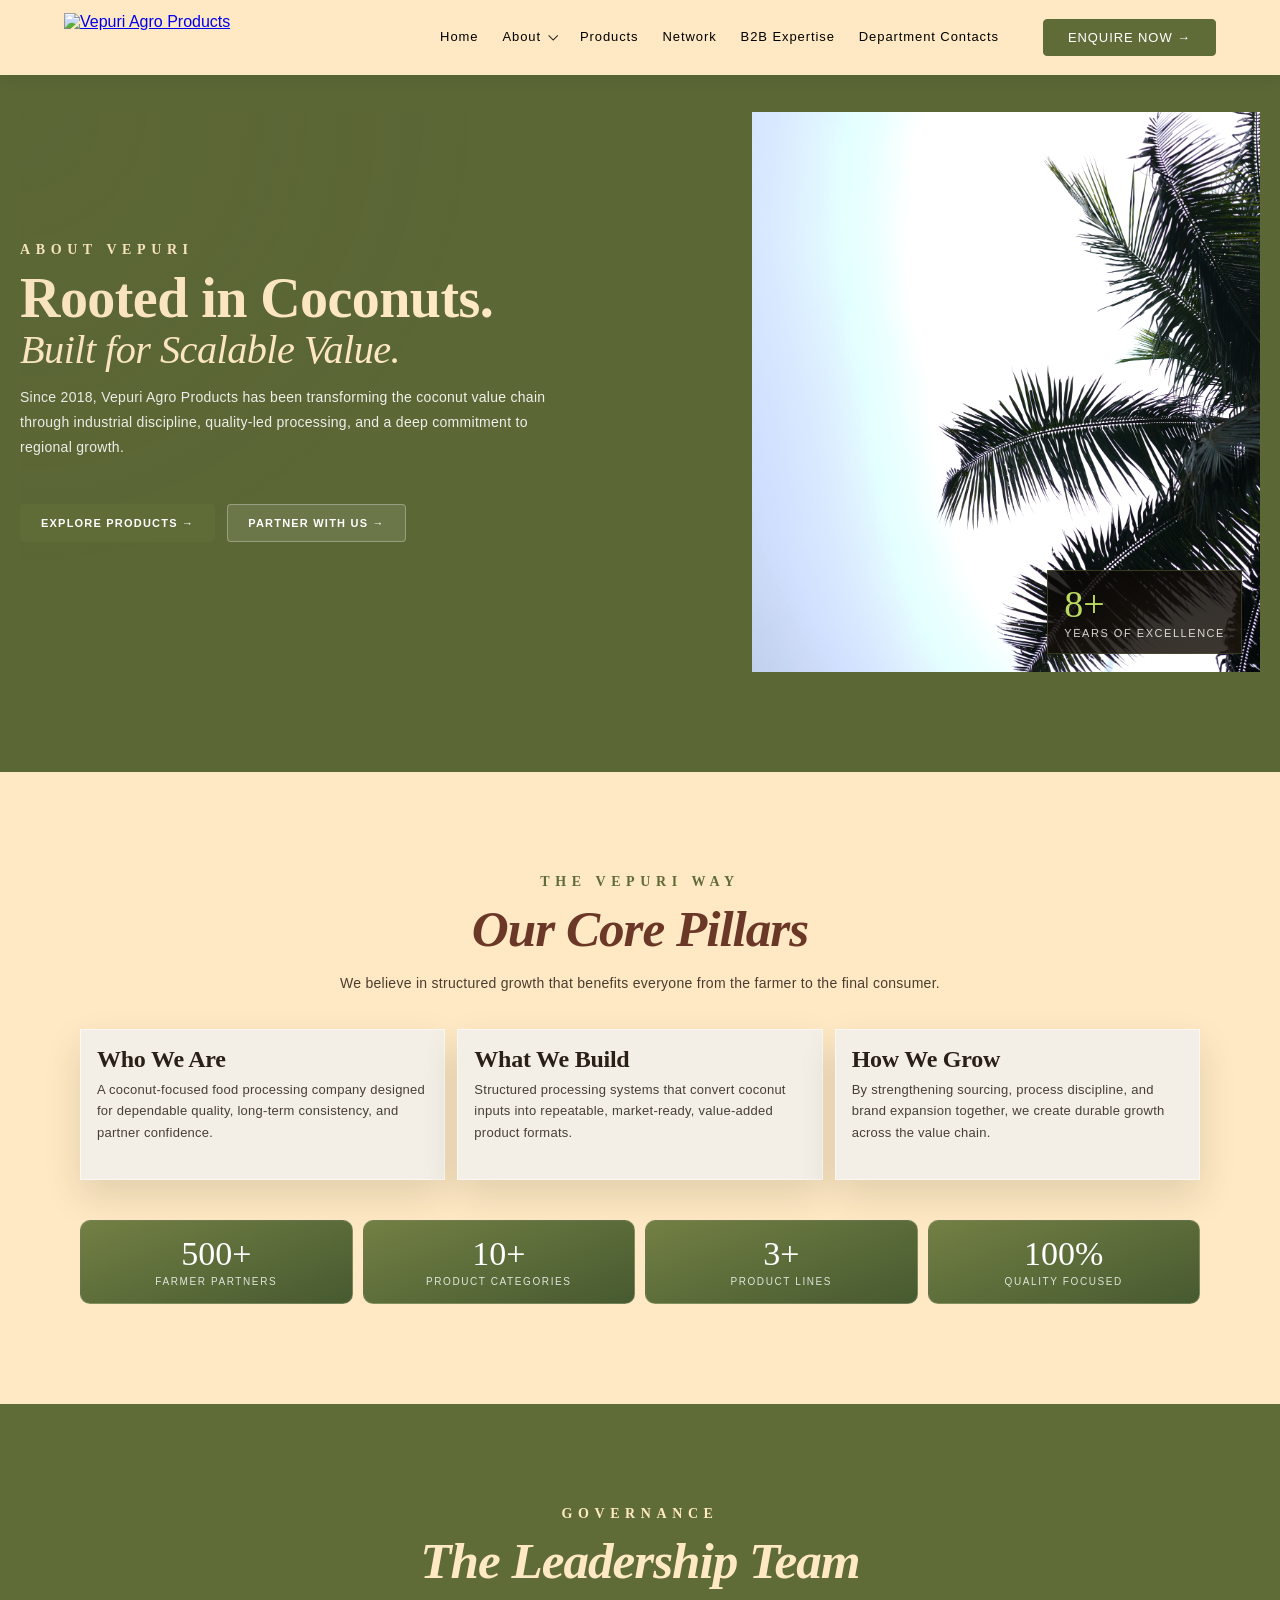
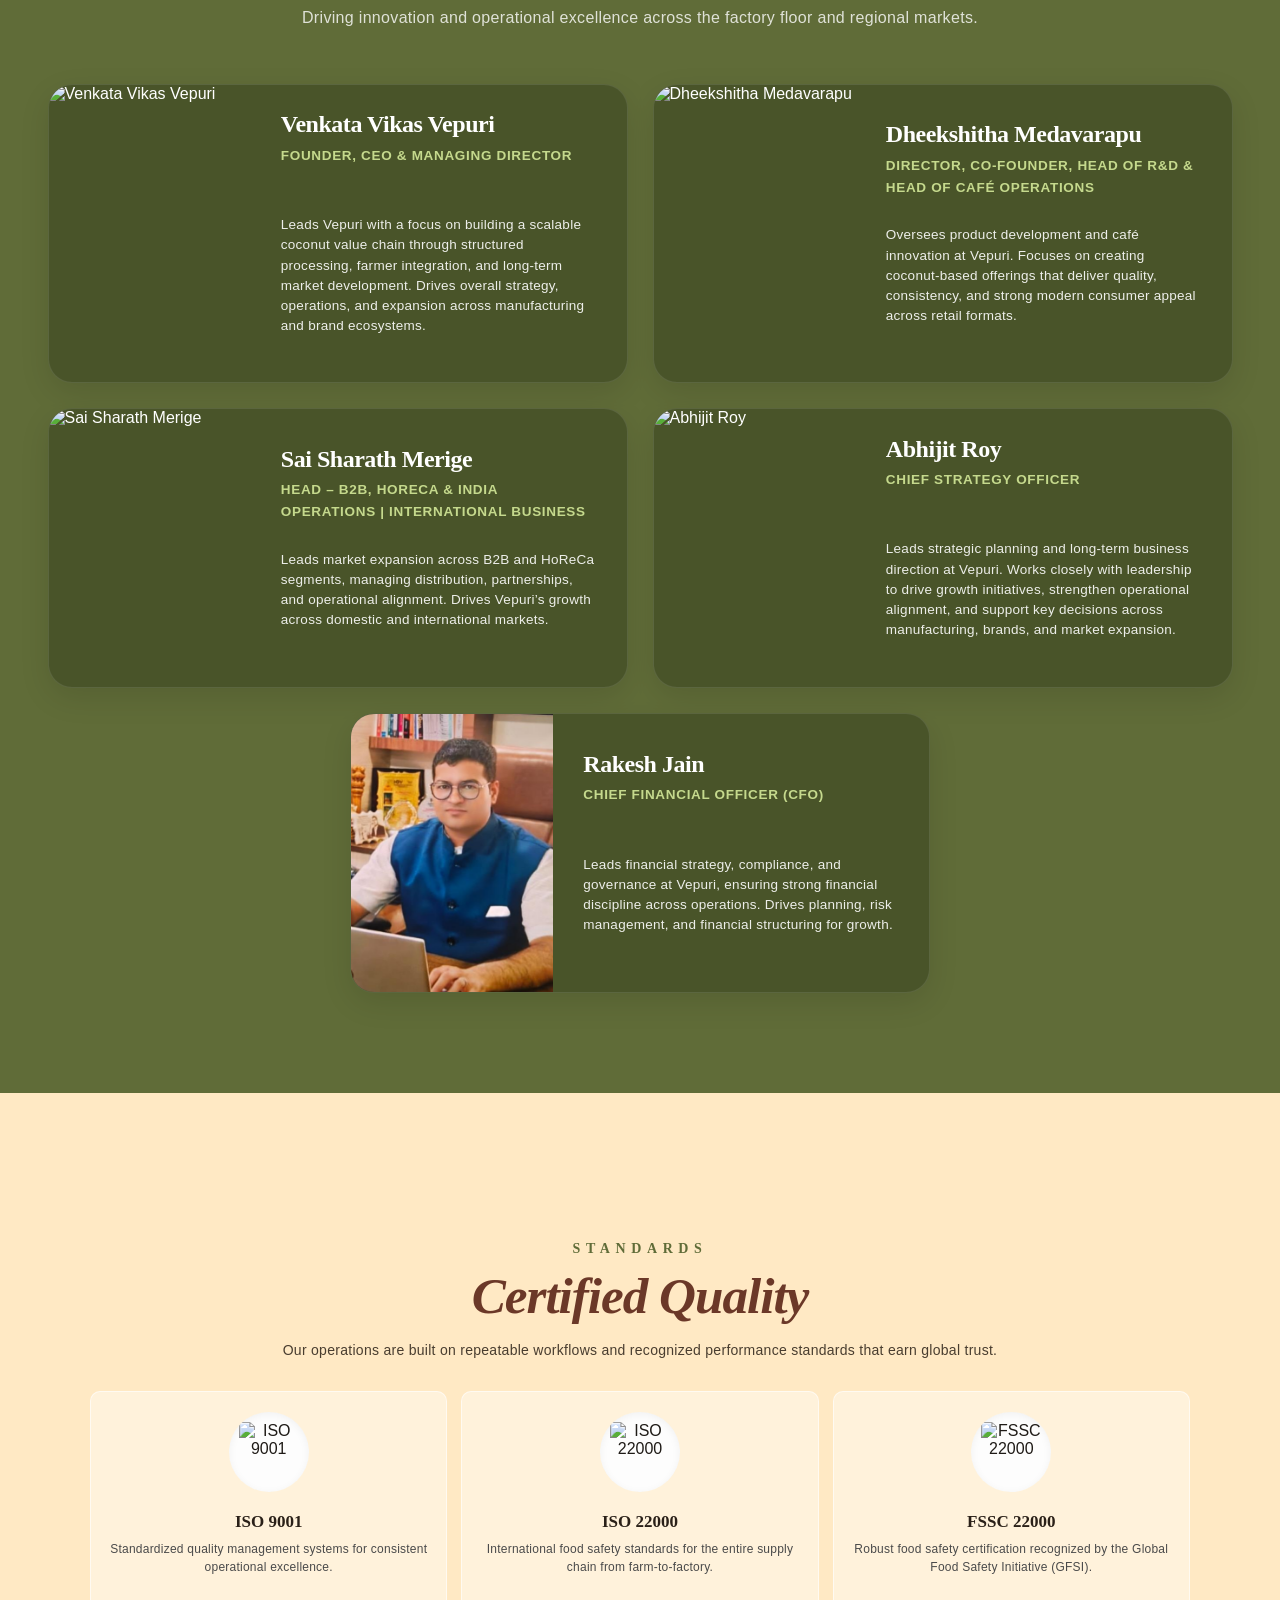
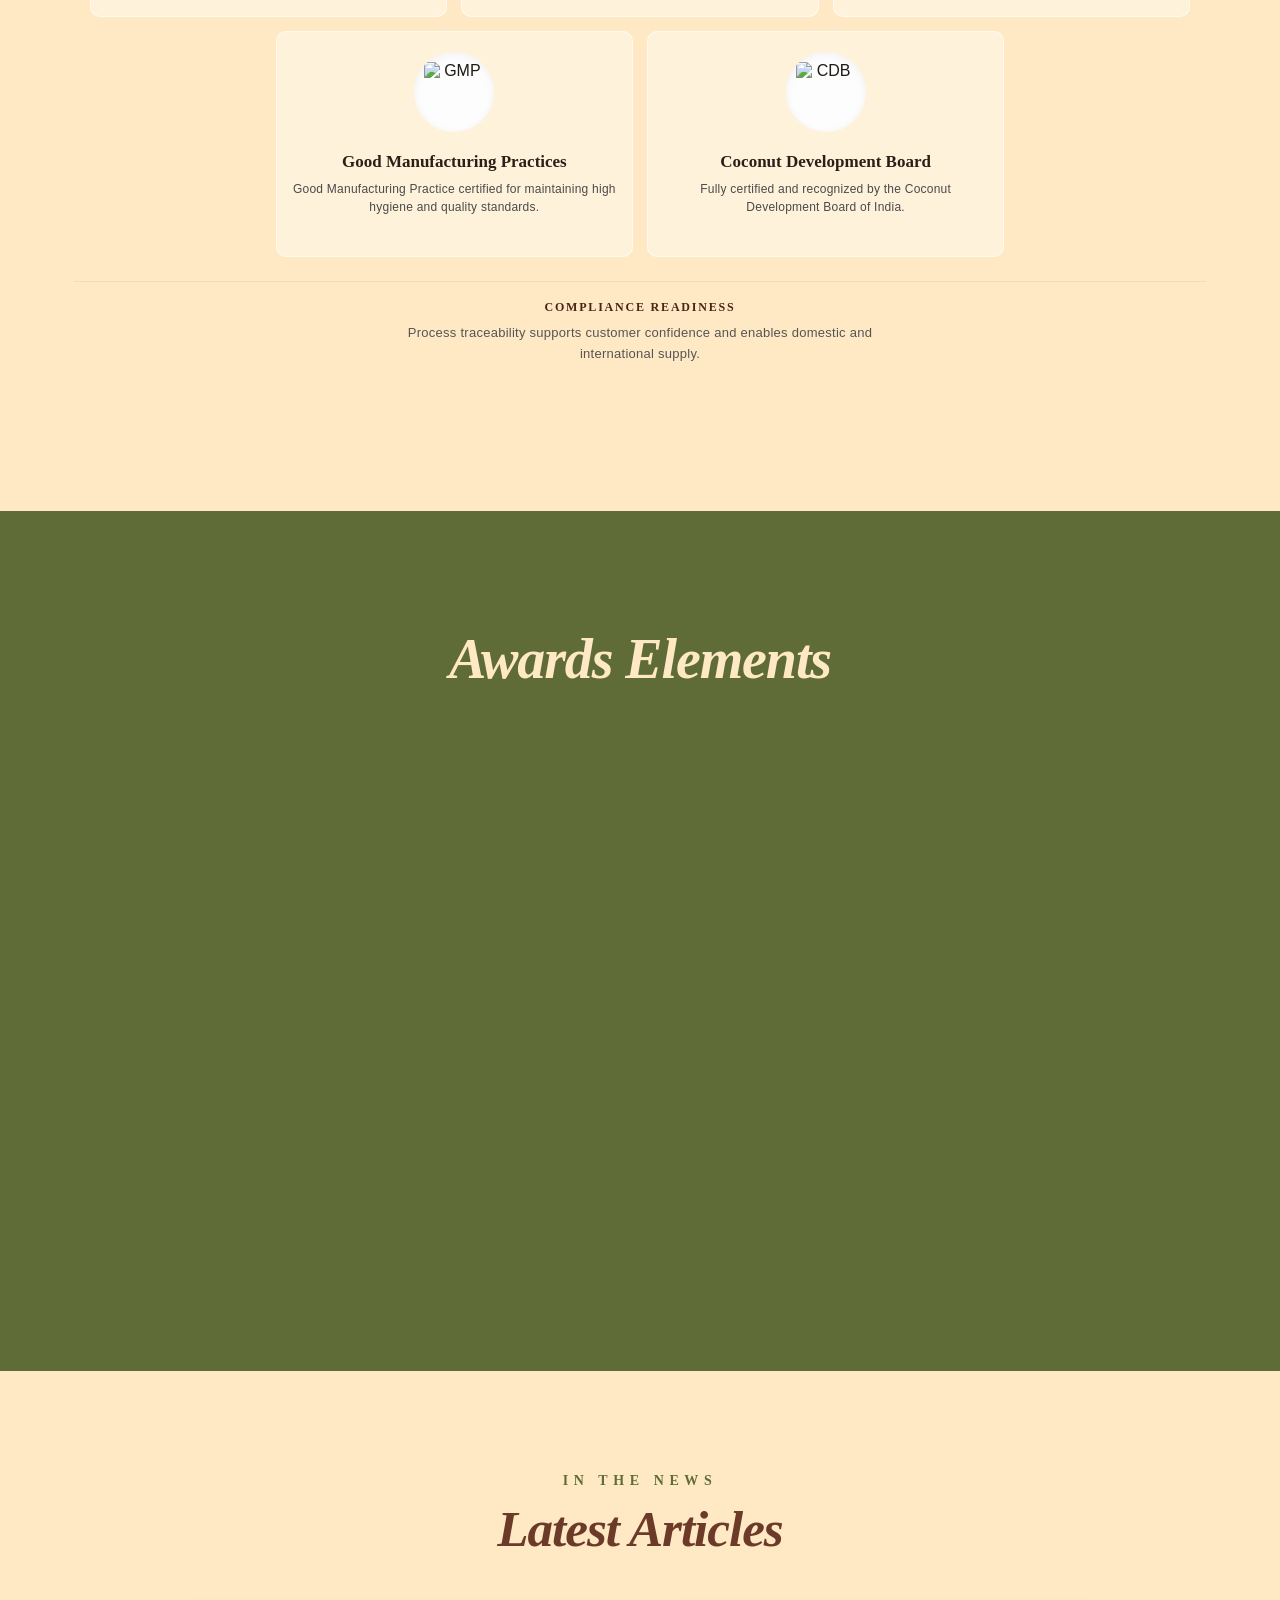
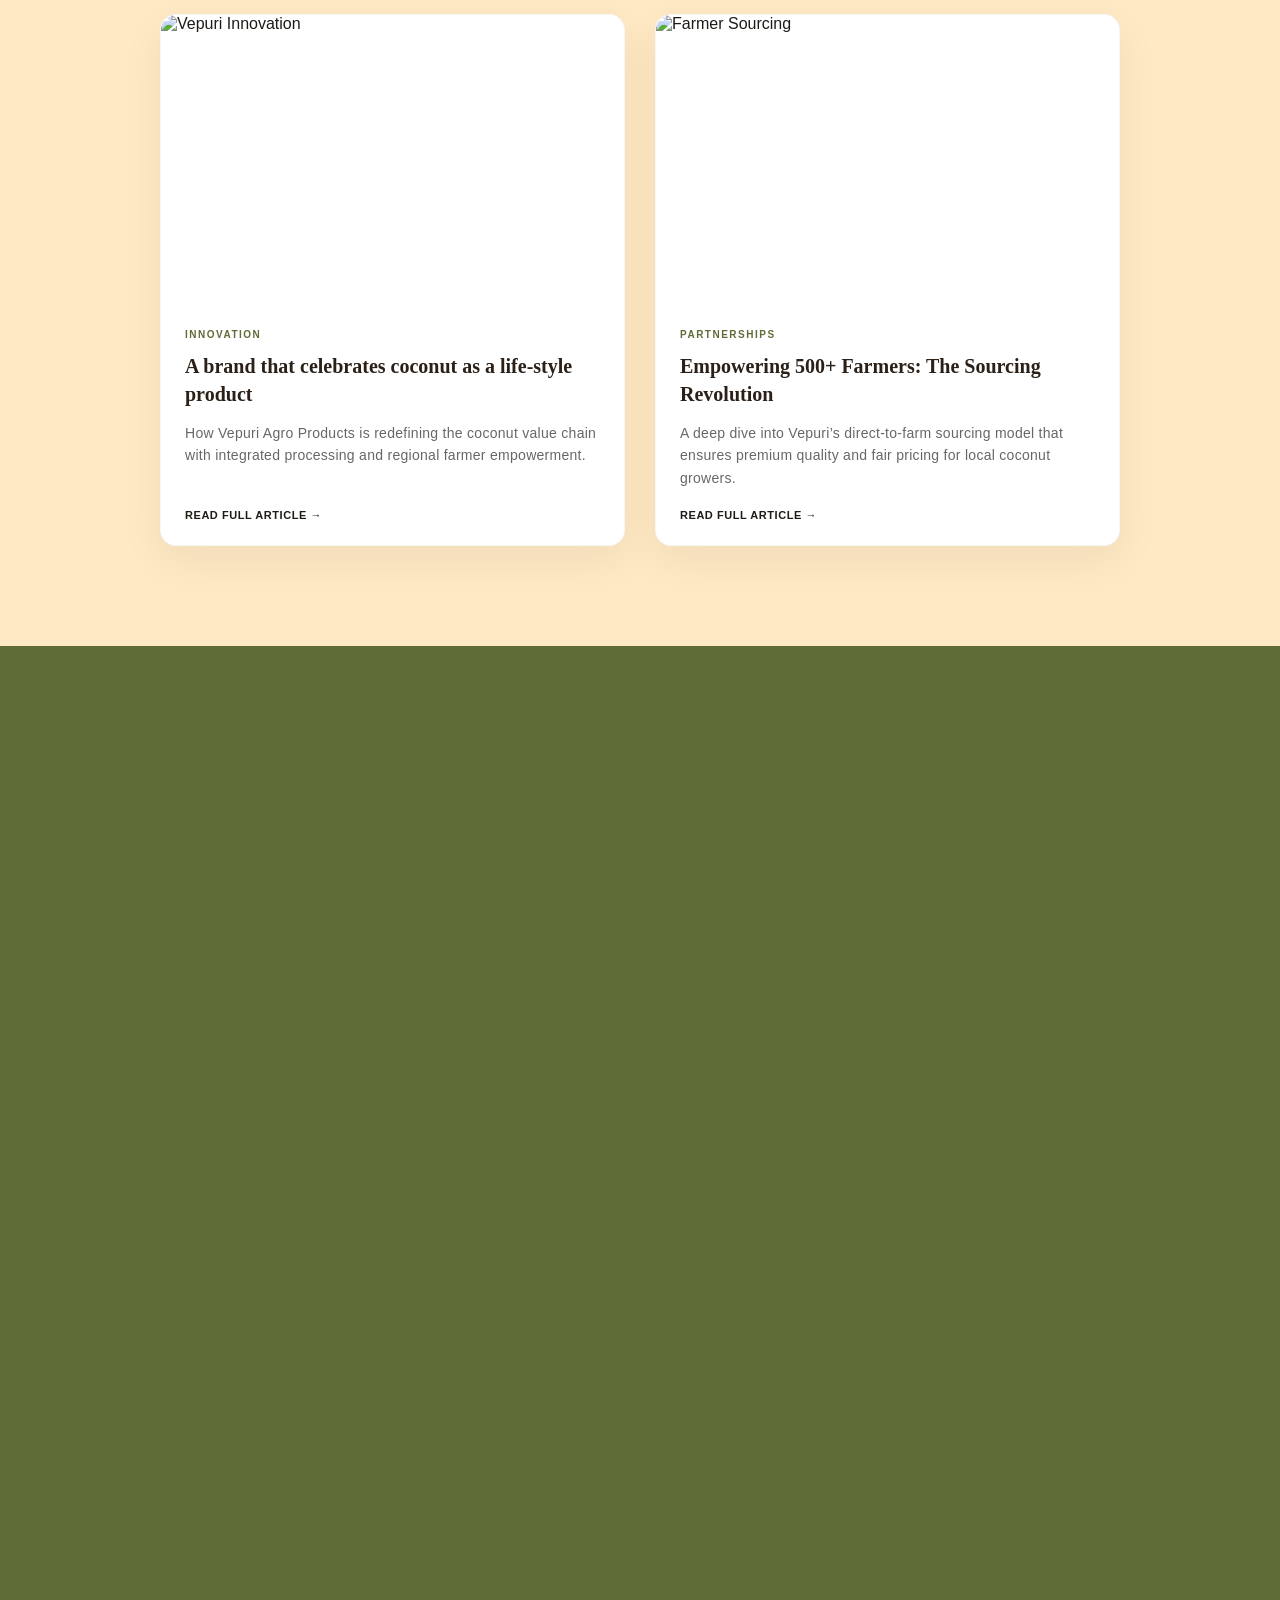
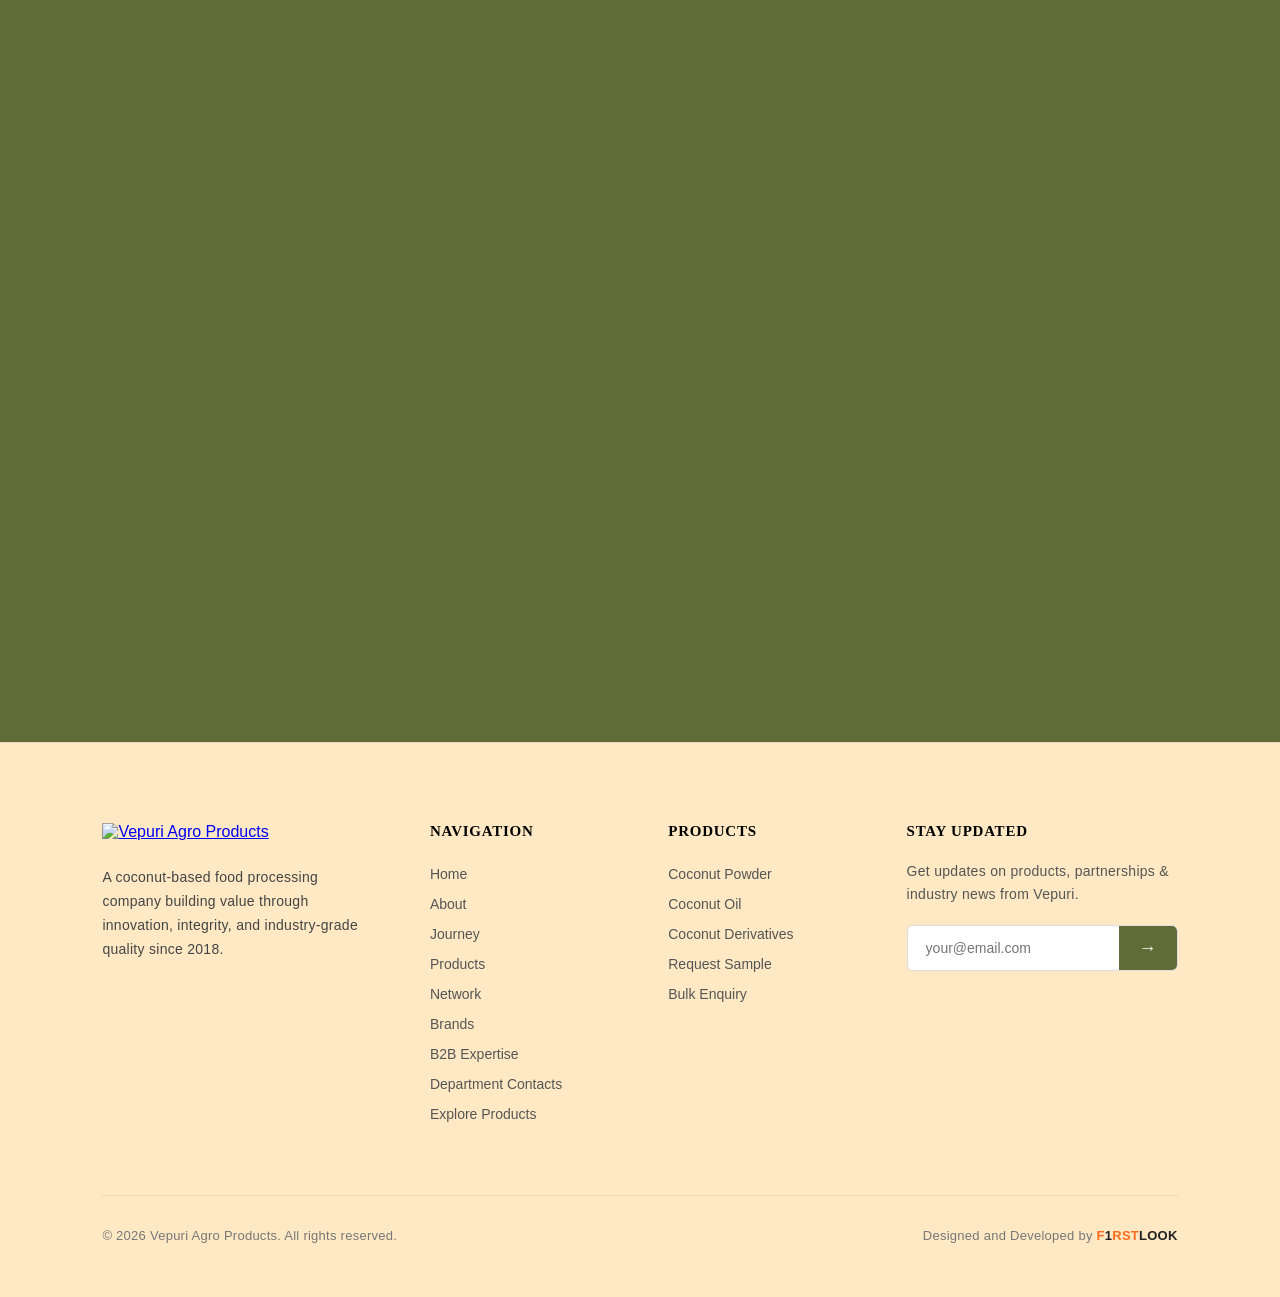
==== commit a7621623: "responsive headings fixed" ====
--- a/about-vepuri.html
+++ b/about-vepuri.html
@@ -73,7 +73,7 @@
       <div class="bg-paper core-philosophy-wrap">
         <div class="section-header">
           <span class="av-eye">The Vepuri Way</span>
-          <h2 style="color: #6a3828;"><em style="font-weight: 700 !important; font-size: 55px !important;"> Our Core Pillars</em></h2>
+          <h2 style="color: #6a3828;"><em style="font-weight: 700 !important;"> Our Core Pillars</em></h2>
           <p>We believe in structured growth that benefits everyone from the farmer to the final consumer.</p>
         </div>
         <div class="av-values">
@@ -119,7 +119,7 @@
     <section class="unified-section leadership-sec">
       <div class="section-header">
         <span class="av-eye" style="color: var(--cream);">Governance</span>
-        <h2><em style="color: var(--cream) !important; font-weight: 700 !important; font-size: 55px !important;"> The Leadership Team</em> </h2>
+        <h2><em style="color: var(--cream) !important; font-weight: 700 !important;"> The Leadership Team</em> </h2>
         <p style="color: rgba(255,255,255,0.8);">Driving innovation and operational excellence across the factory floor
           and regional markets.</p>
       </div>
@@ -202,7 +202,7 @@
       <div class="bg-paper shadow-premium cert-quality-wrap">
         <div class="section-header">
           <span class="av-eye">Standards</span>
-          <h2><em style="font-weight: 700 !important; font-size: 55px !important;"> Certified Quality</em></h2>
+          <h2><em style="font-weight: 700 !important;"> Certified Quality</em></h2>
           <p>Our operations are built on repeatable workflows and recognized performance standards that earn global
             trust.</p>
         </div>
@@ -254,7 +254,7 @@
     <!-- AWARDS SECTION (Ref Image matched) -->
     <section class="awards-sec">
       <div class="awards-head">
-        <h2><em style="color: var(--cream) !important; font-weight: 700; font-size: 55px !important;">Awards Elements</em></h2>
+        <h2><em style="color: var(--cream) !important; font-weight: 700;">Awards Elements</em></h2>
       </div>
 
       <div class="awards-grid">
@@ -328,7 +328,7 @@
     <section class="articles-sec">
       <div class="articles-head">
         <span class="av-eye" style="font-family: cormorantgaramond, serif !important;">IN THE NEWS</span>
-        <h2><em style="font-weight: 700; font-size: 55px !important;">Latest Articles</em></h2>
+        <h2><em style="font-weight: 700;">Latest Articles</em></h2>
       </div>
 
       <div class="articles-grid">
--- a/typography-shared.css
+++ b/typography-shared.css
@@ -102,14 +102,13 @@
 
 /* RESPONSIVE: Standardize heading sizes for mobile */
 @media (max-width: 768px) {
-  h1, h2, h3,
   .hero-title, .h2, .h2-ch, .farm-title,
   .section-header h1, .section-header h2,
   .a-hero h1, .av-copy h1, .team-gov-head h1,
   .pc-title, .nc h3, .bh-card h3,
   .b-hero h1, .farm-hero h1, .op-head h2, .b-item-copy h2, 
   .p-showcase h1, .journey-head h1 {
-    font-size: 34px !important;
+    font-size: 40px !important;
     line-height: 1.1 !important;
     letter-spacing: -0.01em !important;
   }
@@ -117,6 +116,6 @@
   h1 em, h2 em, h3 em,
   .section-header h1 em, .section-header h2 em,
   .a-hero h1 em, .av-copy h1 em {
-    font-size: 0.8em !important;
+    font-size: 0.9em !important;
   }
 }
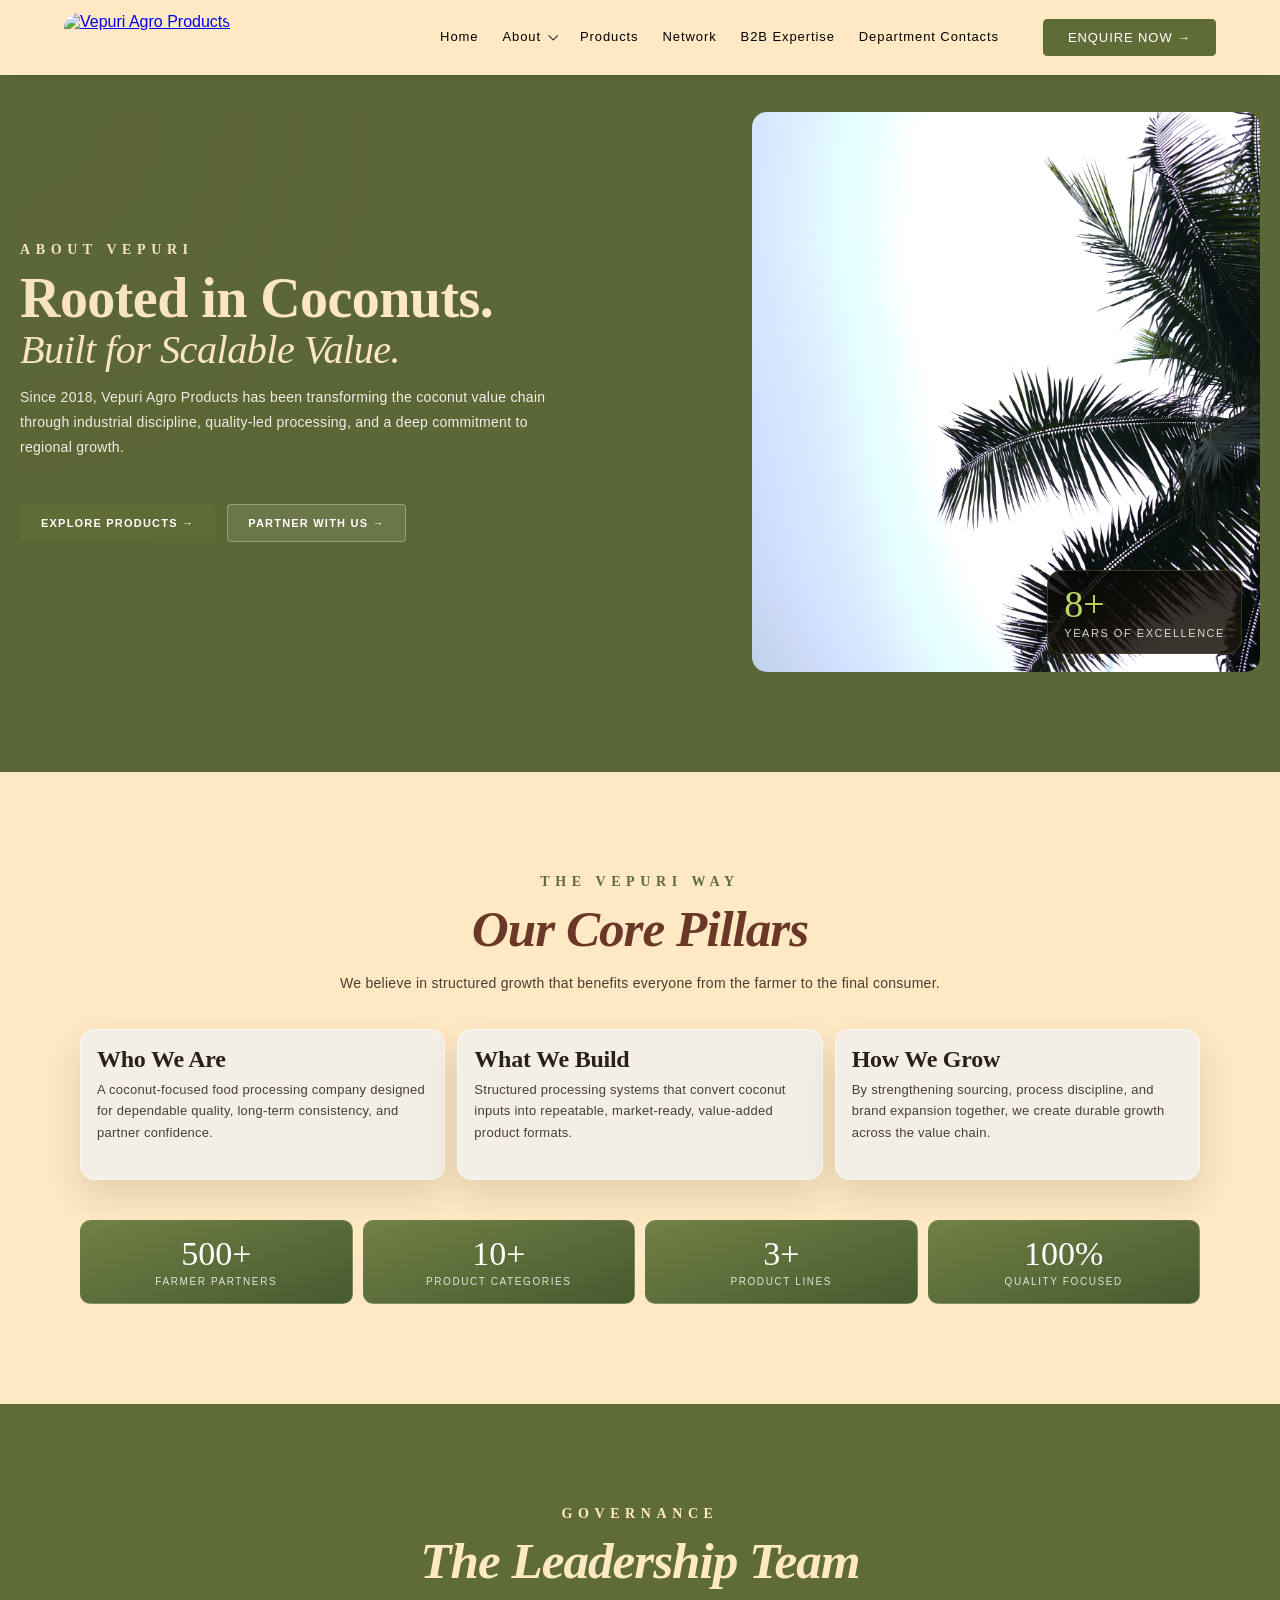
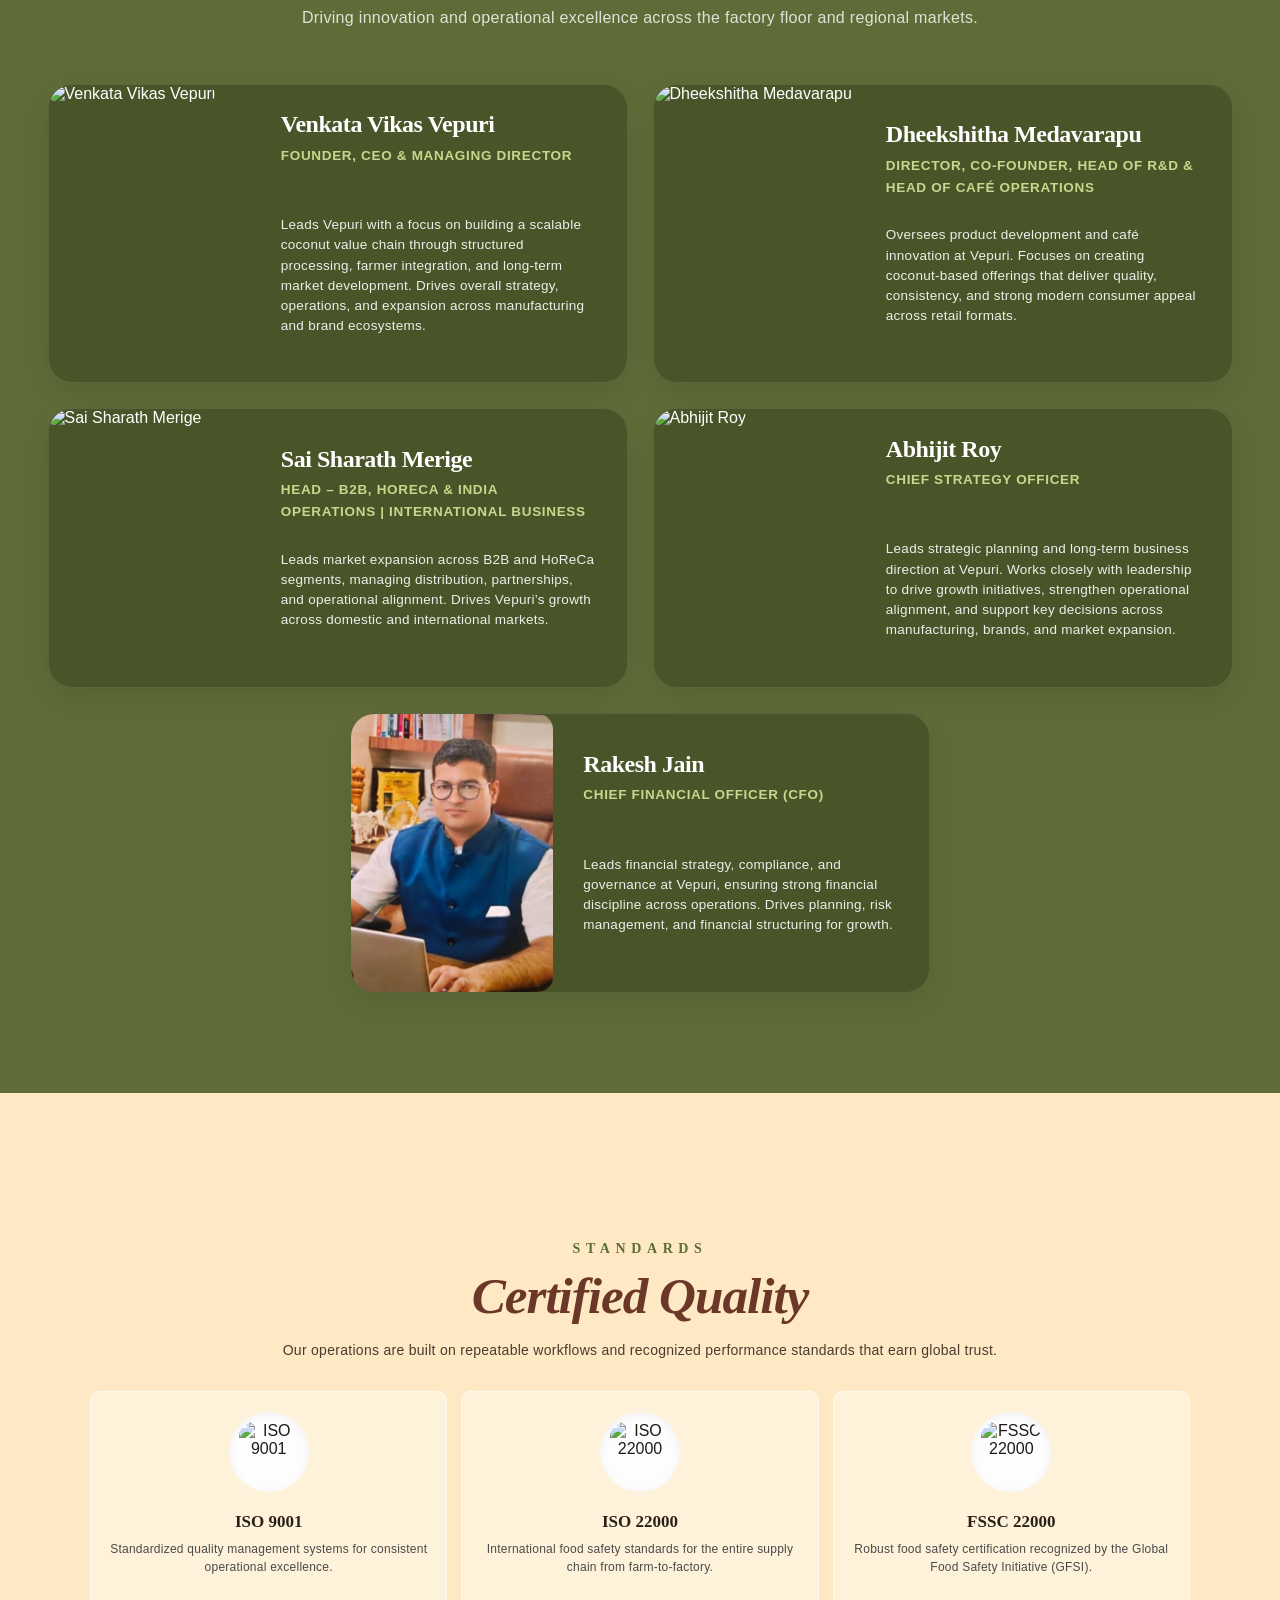
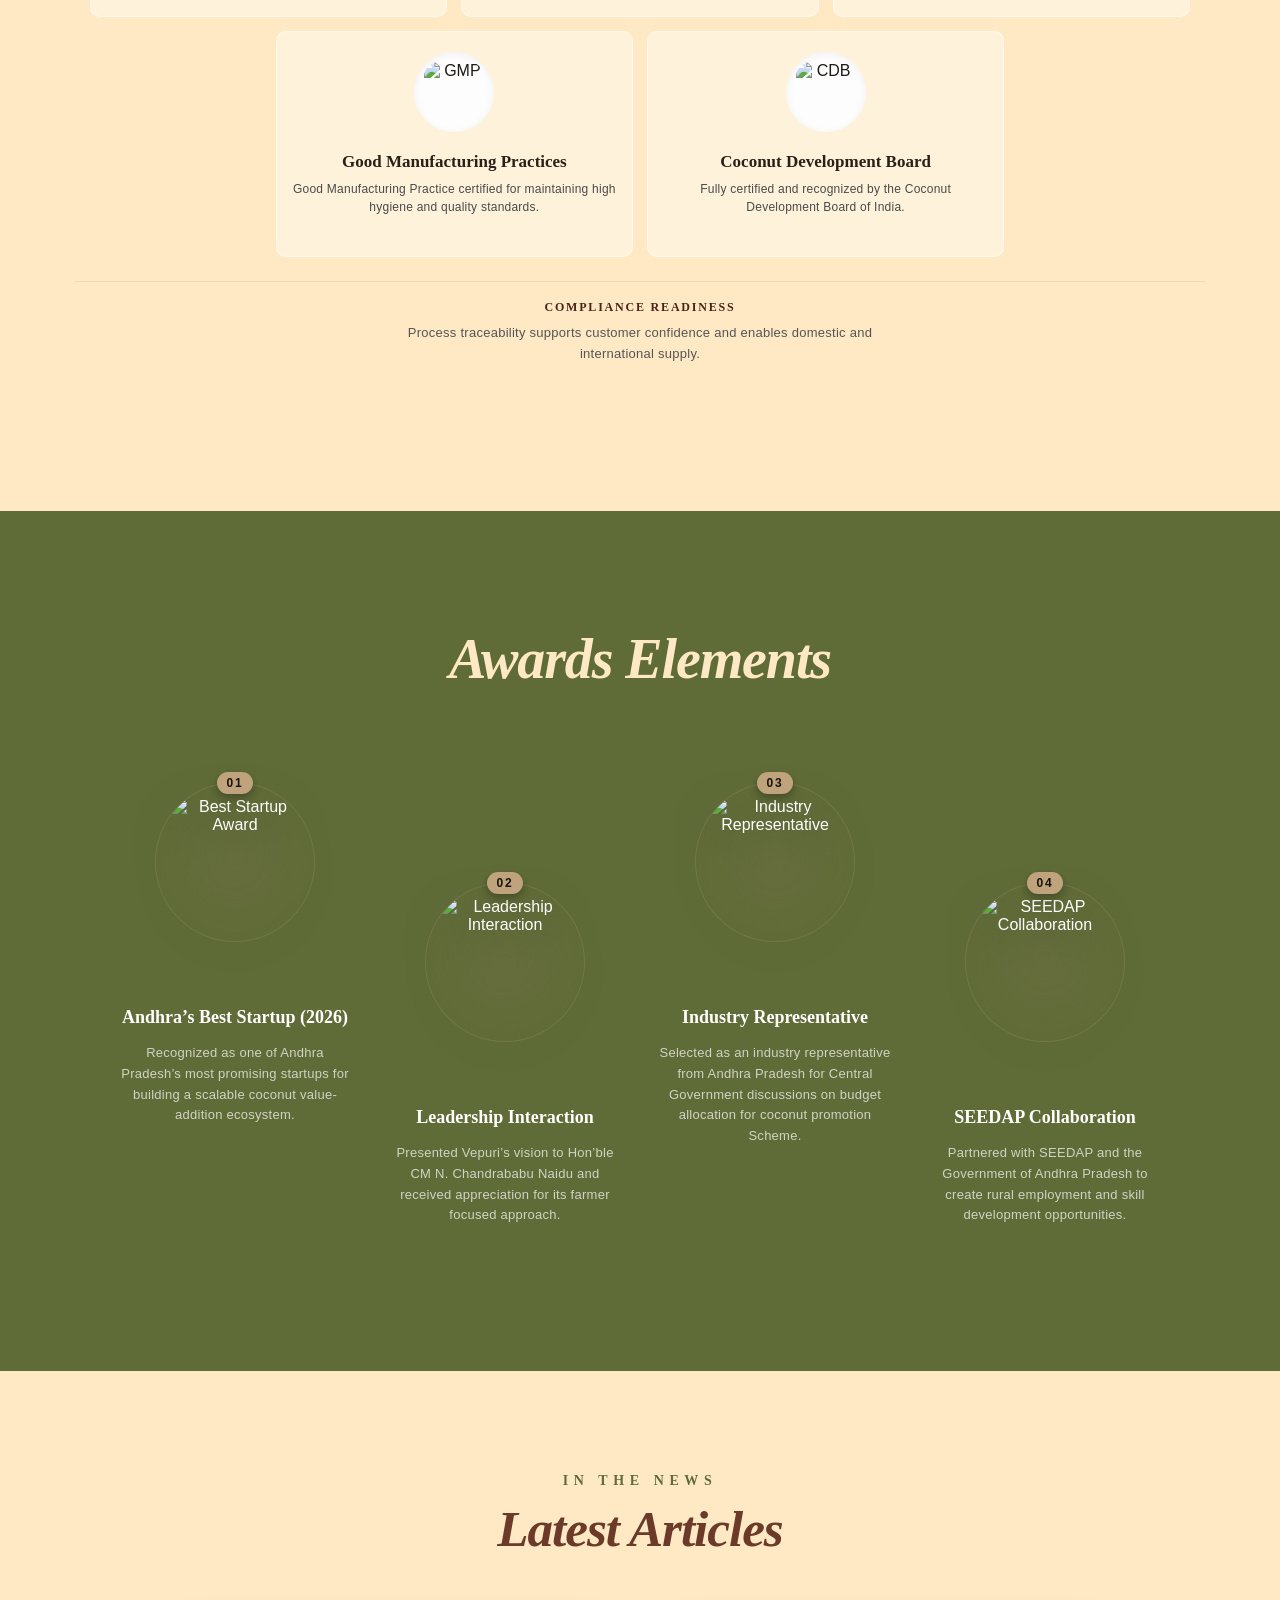
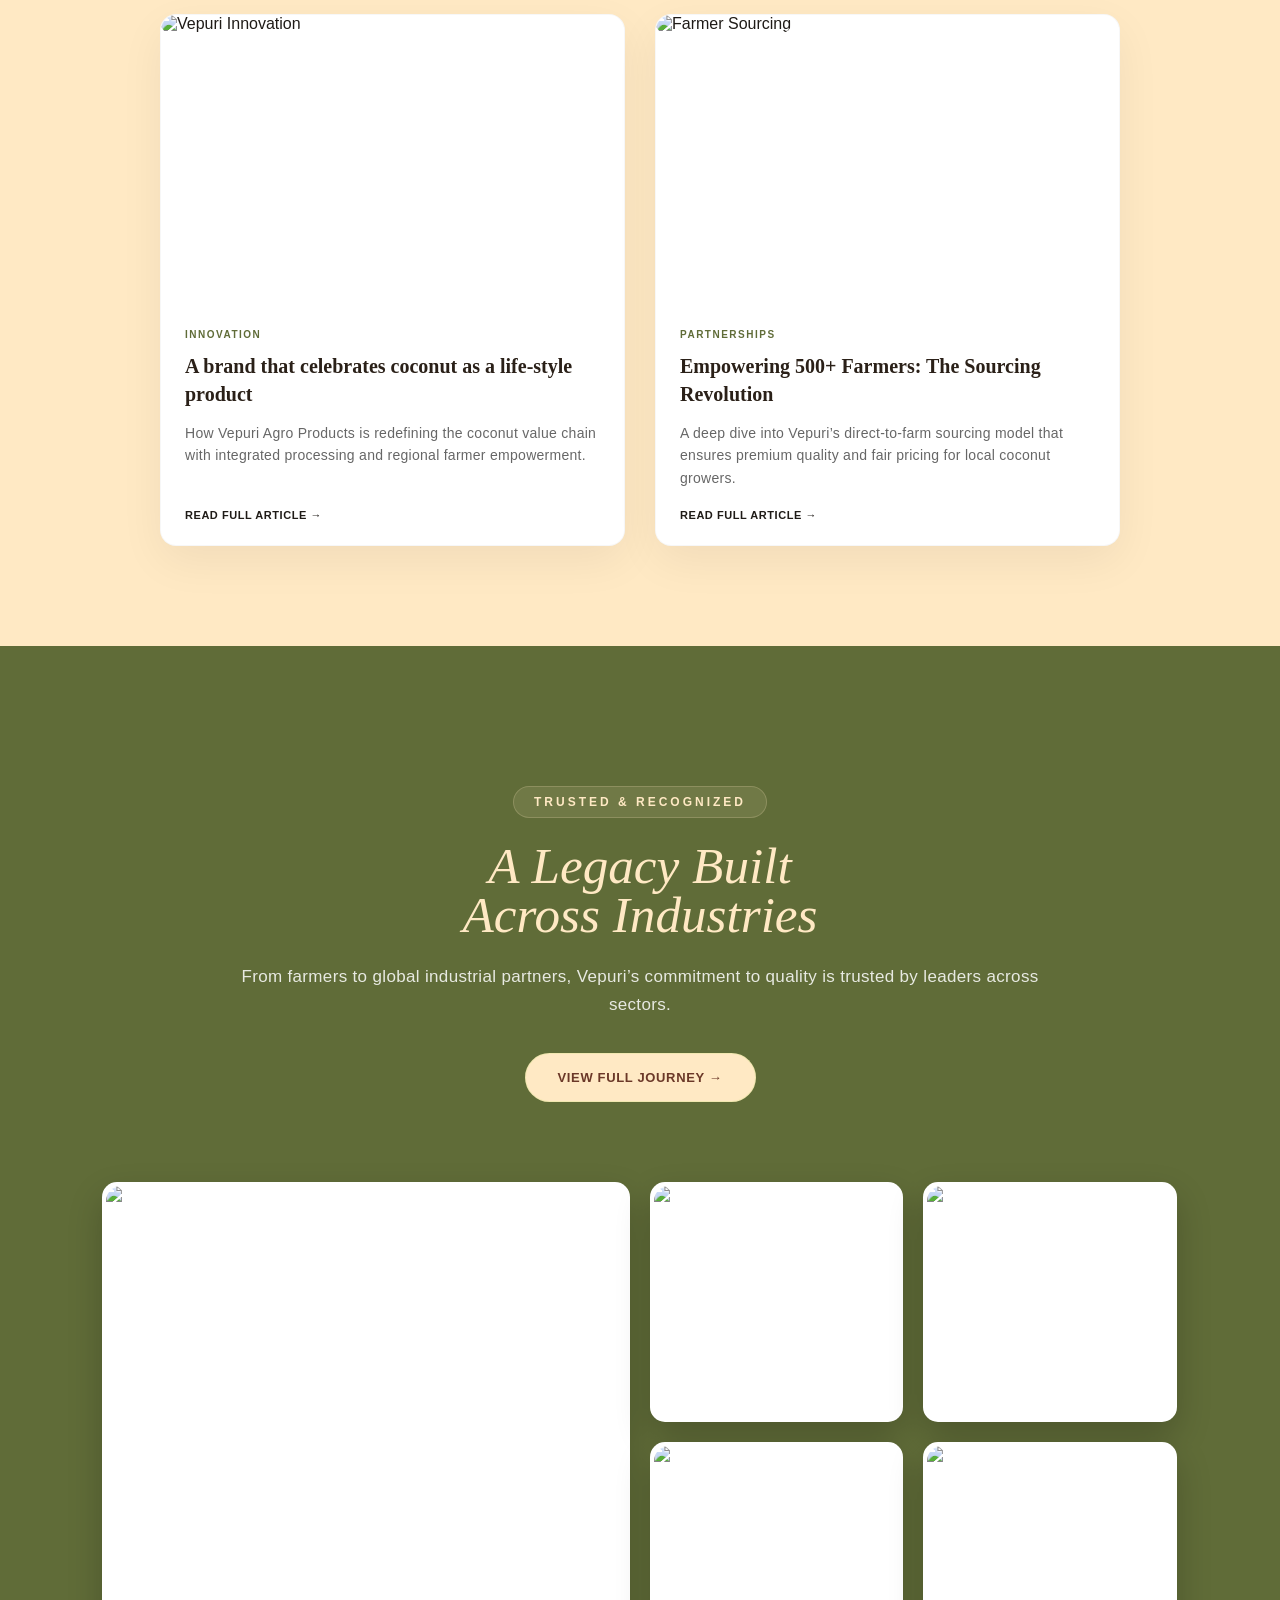
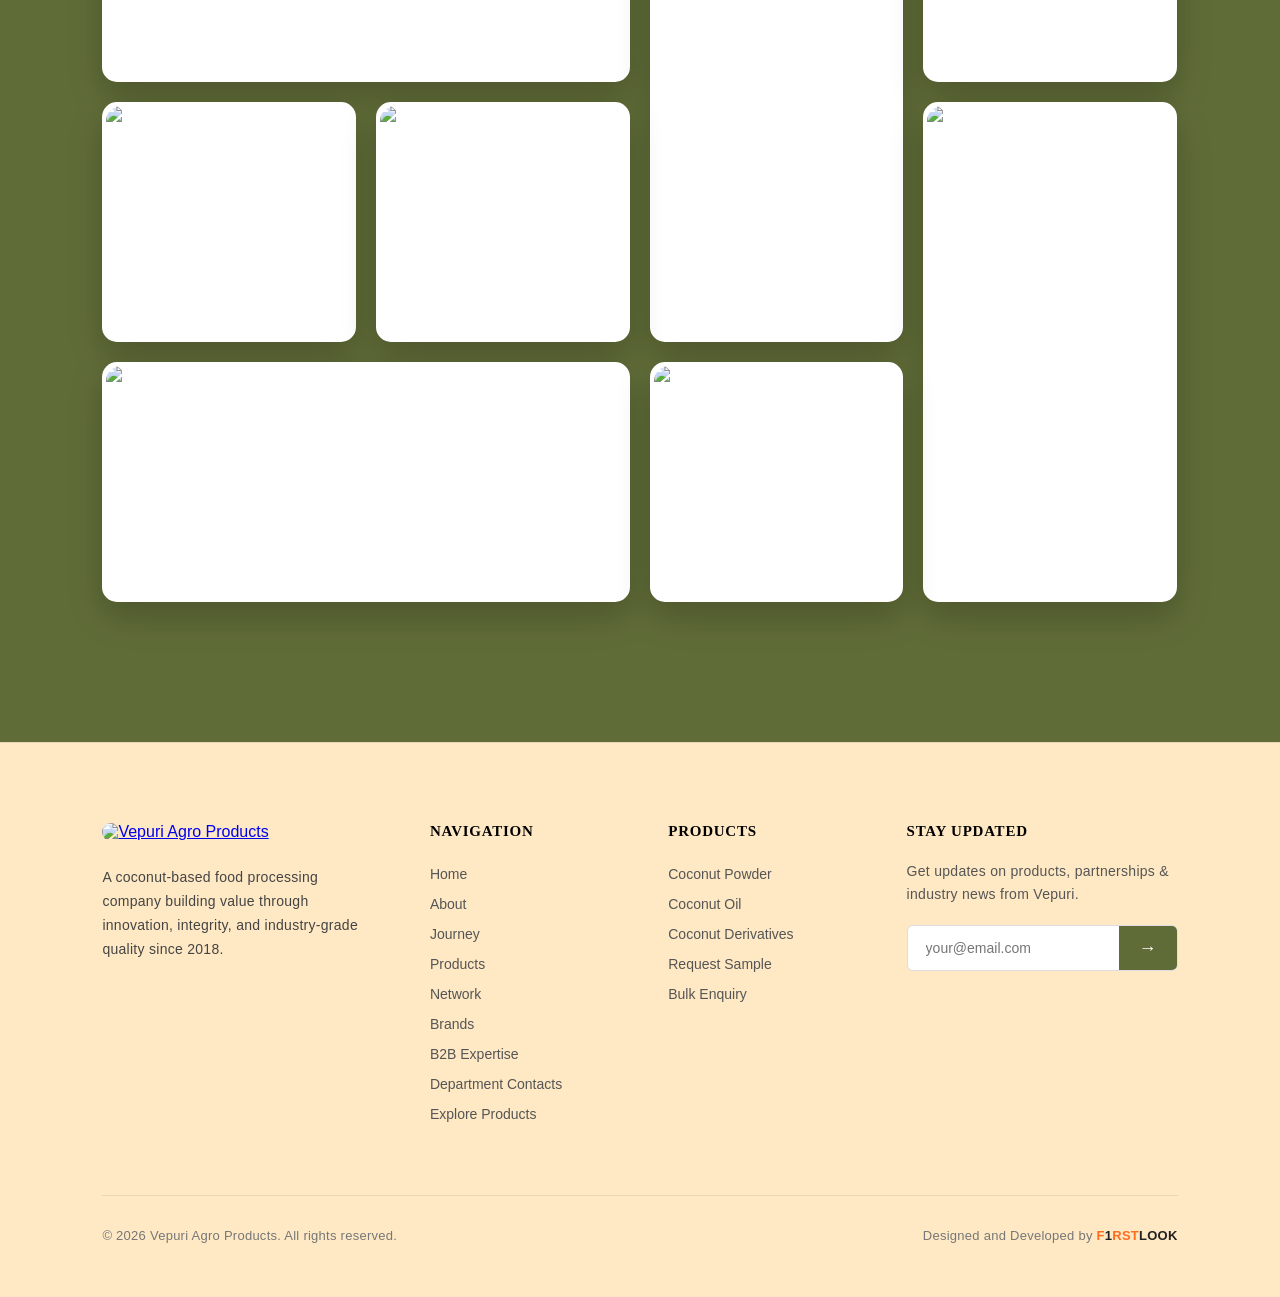
==== commit f93cb101: "cta button fixed  updated" ====
--- a/about-vepuri.html
+++ b/about-vepuri.html
@@ -420,8 +420,8 @@
           <li><a href="product.html">Coconut Powder</a></li>
           <li><a href="product.html">Coconut Oil</a></li>
           <li><a href="product.html">Coconut Derivatives</a></li>
-          <li><a href="index.html#contact">Request Sample</a></li>
-          <li><a href="index.html#contact">Bulk Enquiry</a></li>
+          <li><a href="index.html#enquiryForm">Request Sample</a></li>
+          <li><a href="index.html#enquiryForm">Bulk Enquiry</a></li>
         </ul>
       </div>
       <div class="fnl">
@@ -454,6 +454,88 @@
 
   <script src="performance-boost.js" defer></script>
   <script src="nav-pages.js" defer></script>
+
+  <!-- Lightbox Modal -->
+  <div id="image-lightbox" class="lightbox">
+    <span class="lightbox-close">&times;</span>
+    <img class="lightbox-content" id="lightbox-img">
+  </div>
+  
+  <style>
+    .lightbox {
+      display: none;
+      position: fixed;
+      z-index: 9999;
+      padding-top: 60px;
+      left: 0;
+      top: 0;
+      width: 100%;
+      height: 100%;
+      overflow: auto;
+      background-color: rgba(0,0,0,0.9);
+      backdrop-filter: blur(5px);
+    }
+    .lightbox-content {
+      margin: auto;
+      display: block;
+      max-width: 90%;
+      max-height: 80vh;
+      object-fit: contain;
+      animation: zoomIn 0.3s ease;
+    }
+    .lightbox-close {
+      position: absolute;
+      top: 20px;
+      right: 35px;
+      color: #f1f1f1;
+      font-size: 40px;
+      font-weight: bold;
+      transition: 0.3s;
+      cursor: pointer;
+    }
+    .lightbox-close:hover,
+    .lightbox-close:focus {
+      color: #bbb;
+      text-decoration: none;
+      cursor: pointer;
+    }
+    .gallery-container .f-card img {
+      cursor: pointer;
+      transition: opacity 0.3s;
+    }
+    .gallery-container .f-card img:hover {
+      opacity: 0.8;
+    }
+    @keyframes zoomIn {
+      from {transform:scale(0.9); opacity: 0;}
+      to {transform:scale(1); opacity: 1;}
+    }
+  </style>
+
+  <script>
+    document.addEventListener("DOMContentLoaded", function() {
+      const modal = document.getElementById("image-lightbox");
+      const modalImg = document.getElementById("lightbox-img");
+      const span = document.getElementsByClassName("lightbox-close")[0];
+      const images = document.querySelectorAll(".gallery-container .f-card img");
+
+      images.forEach(img => {
+        img.onclick = function() {
+          modal.style.display = "flex";
+          modalImg.src = this.src;
+        }
+      });
+
+      span.onclick = function() {
+        modal.style.display = "none";
+      }
+
+      modal.onclick = function(e) {
+        if(e.target === modal) {
+          modal.style.display = "none";
+        }
+      }
+    });
+  </script>
 </body>
-
 </html>
--- a/about-pages.css
+++ b/about-pages.css
@@ -153,7 +153,7 @@
 .a-hero-copy {
   background: var(--green);
   color: var(--cream);
-  border-radius: 24px;
+  border-radius: 15px;
   padding: 32px;
   border: 1px solid rgba(255, 255, 255, .38);
   box-shadow: 0 24px 52px rgba(20, 16, 12, .14);
@@ -189,7 +189,7 @@
 .a-hero-media {
   position: relative;
   overflow: hidden;
-  border-radius: 16px;
+  border-radius: 15px;
   min-height: clamp(250px, 36vw, 360px);
   border: 1px solid rgba(255, 255, 255, .34);
   box-shadow: 0 24px 52px rgba(20, 16, 12, .14);
@@ -219,7 +219,7 @@
 .a-card {
   background: rgba(244, 240, 232, .96);
   color: var(--ink);
-  border-radius: 14px;
+  border-radius: 15px;
   border: 1px solid rgba(255, 255, 255, .46);
   padding: 20px;
   box-shadow: 0 18px 44px rgba(20, 16, 12, .13);
@@ -235,7 +235,7 @@
   width: 100%;
   aspect-ratio: 16/9;
   overflow: hidden;
-  border-radius: 10px;
+  border-radius: 15px;
   margin-bottom: 14px;
 }
 
@@ -463,7 +463,7 @@
 
 .bg-paper {
   background: rgba(244, 240, 232, .98);
-  border-radius: 22px;
+  border-radius: 15px;
   padding: 62px 48px;
   box-shadow: 0 32px 72px rgba(20, 16, 12, .18);
   border: 1px solid rgba(255, 255, 255, .58);
@@ -473,7 +473,7 @@
   background: rgba(255, 255, 255, .04);
   backdrop-filter: blur(14px);
   border: 1px solid rgba(255, 255, 255, .12);
-  border-radius: 22px;
+  border-radius: 15px;
   padding: 62px 48px;
 }
 
@@ -709,7 +709,7 @@
 .page-about .av-value-card {
   background: rgba(244, 240, 232, .95);
   border: 1px solid rgba(255, 255, 255, .52);
-  border-radius: 14px;
+  border-radius: 15px;
   padding: 20px;
   box-shadow: 0 16px 36px rgba(20, 16, 12, .12);
 }
--- a/typography-shared.css
+++ b/typography-shared.css
@@ -83,8 +83,9 @@
 .pc-modern,
 .dept-card,
 .bg-paper,
-.bg-glass {
-  border-radius: 0 !important;
+.bg-glass,
+.sapling-card {
+  border-radius: 15px !important;
 }
 
 /* Preserve Circular Images */
@@ -105,7 +106,6 @@
   .hero-title, .h2, .h2-ch, .farm-title,
   .section-header h1, .section-header h2,
   .a-hero h1, .av-copy h1, .team-gov-head h1,
-  .pc-title, .nc h3, .bh-card h3,
   .b-hero h1, .farm-hero h1, .op-head h2, .b-item-copy h2, 
   .p-showcase h1, .journey-head h1 {
     font-size: 40px !important;
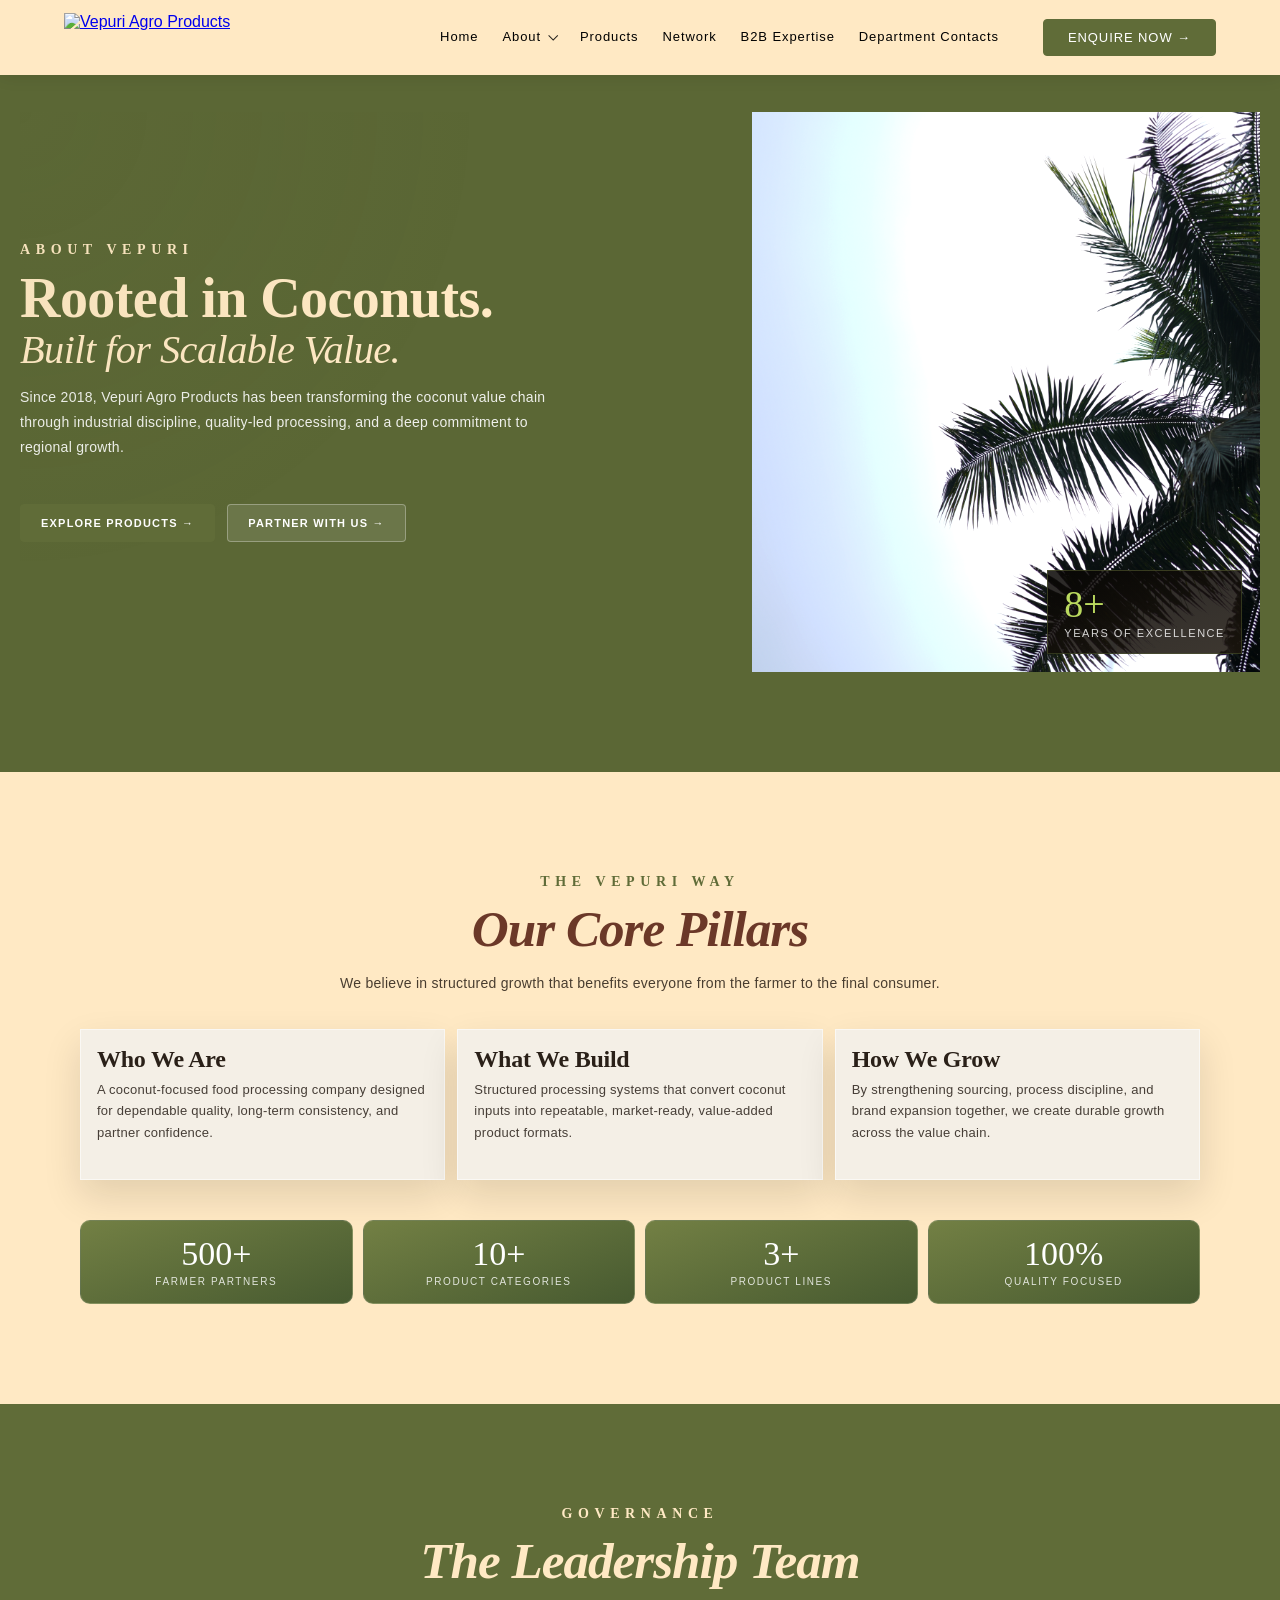
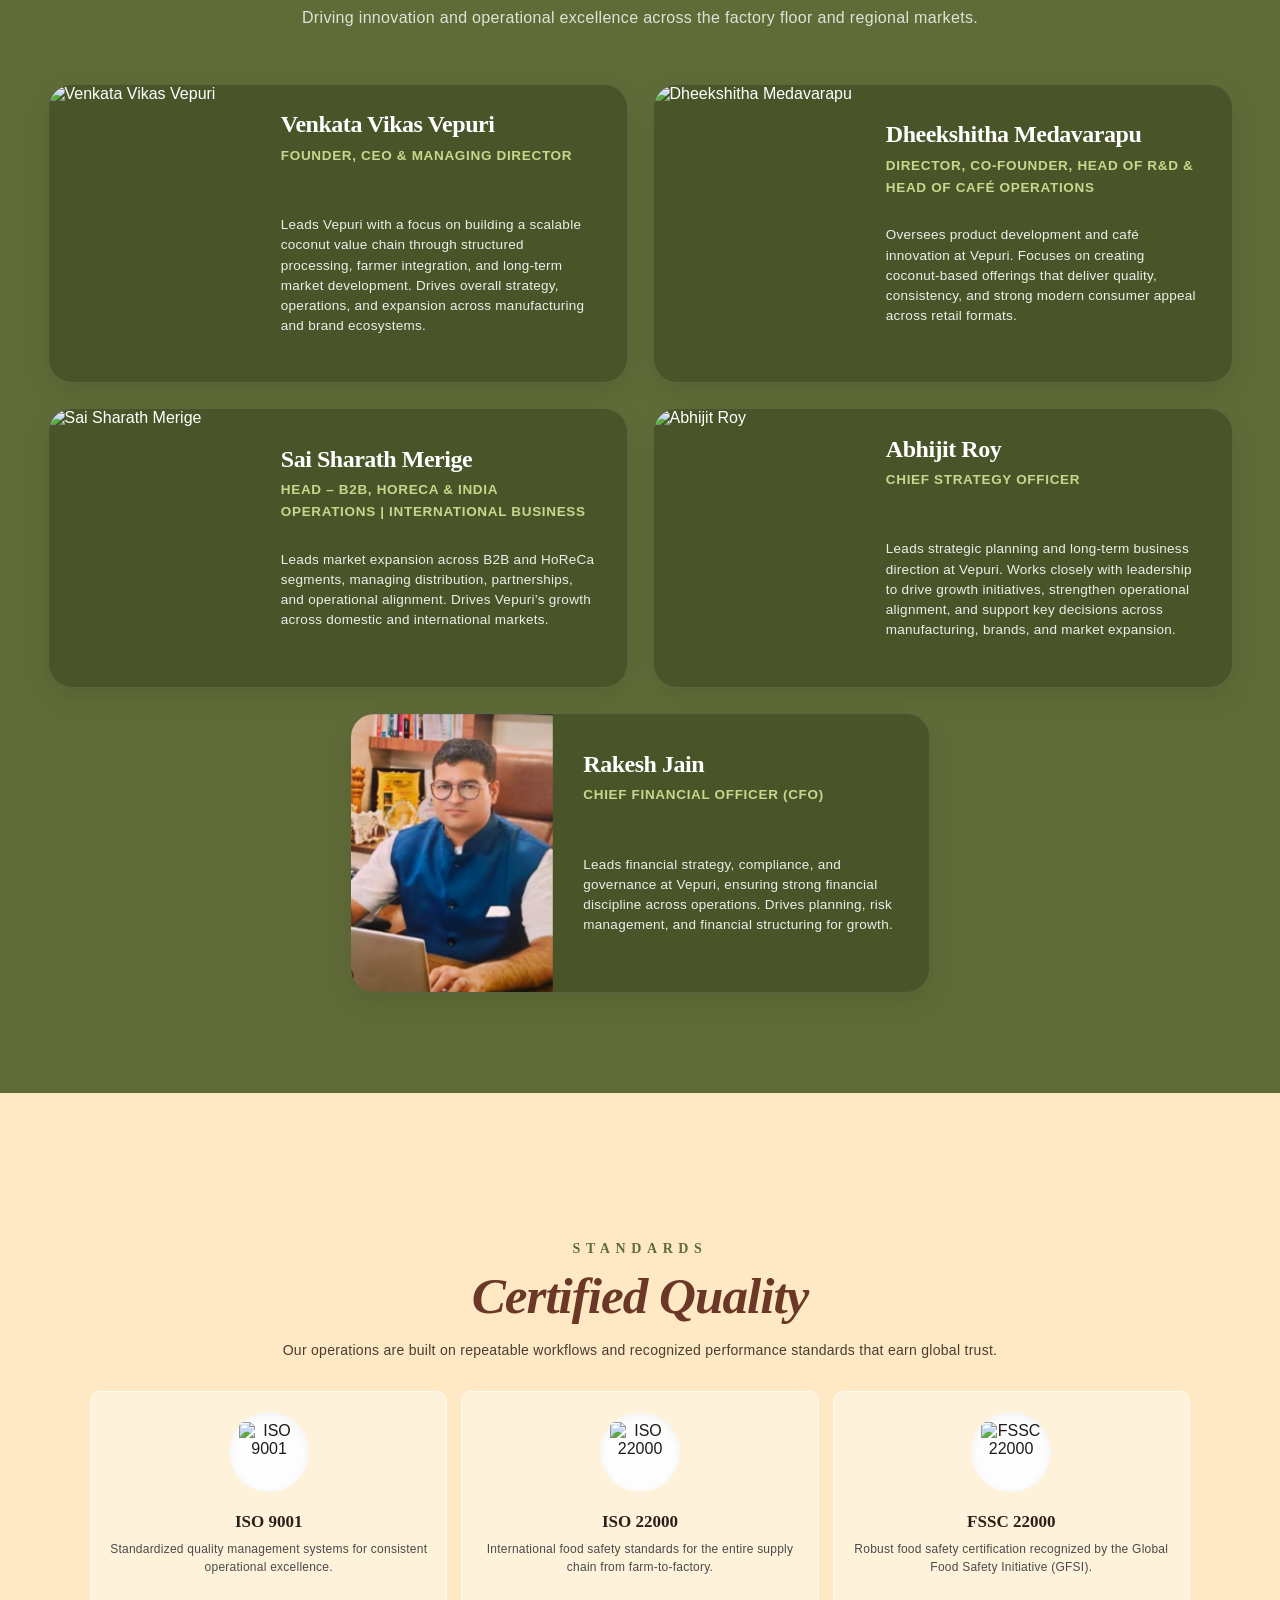
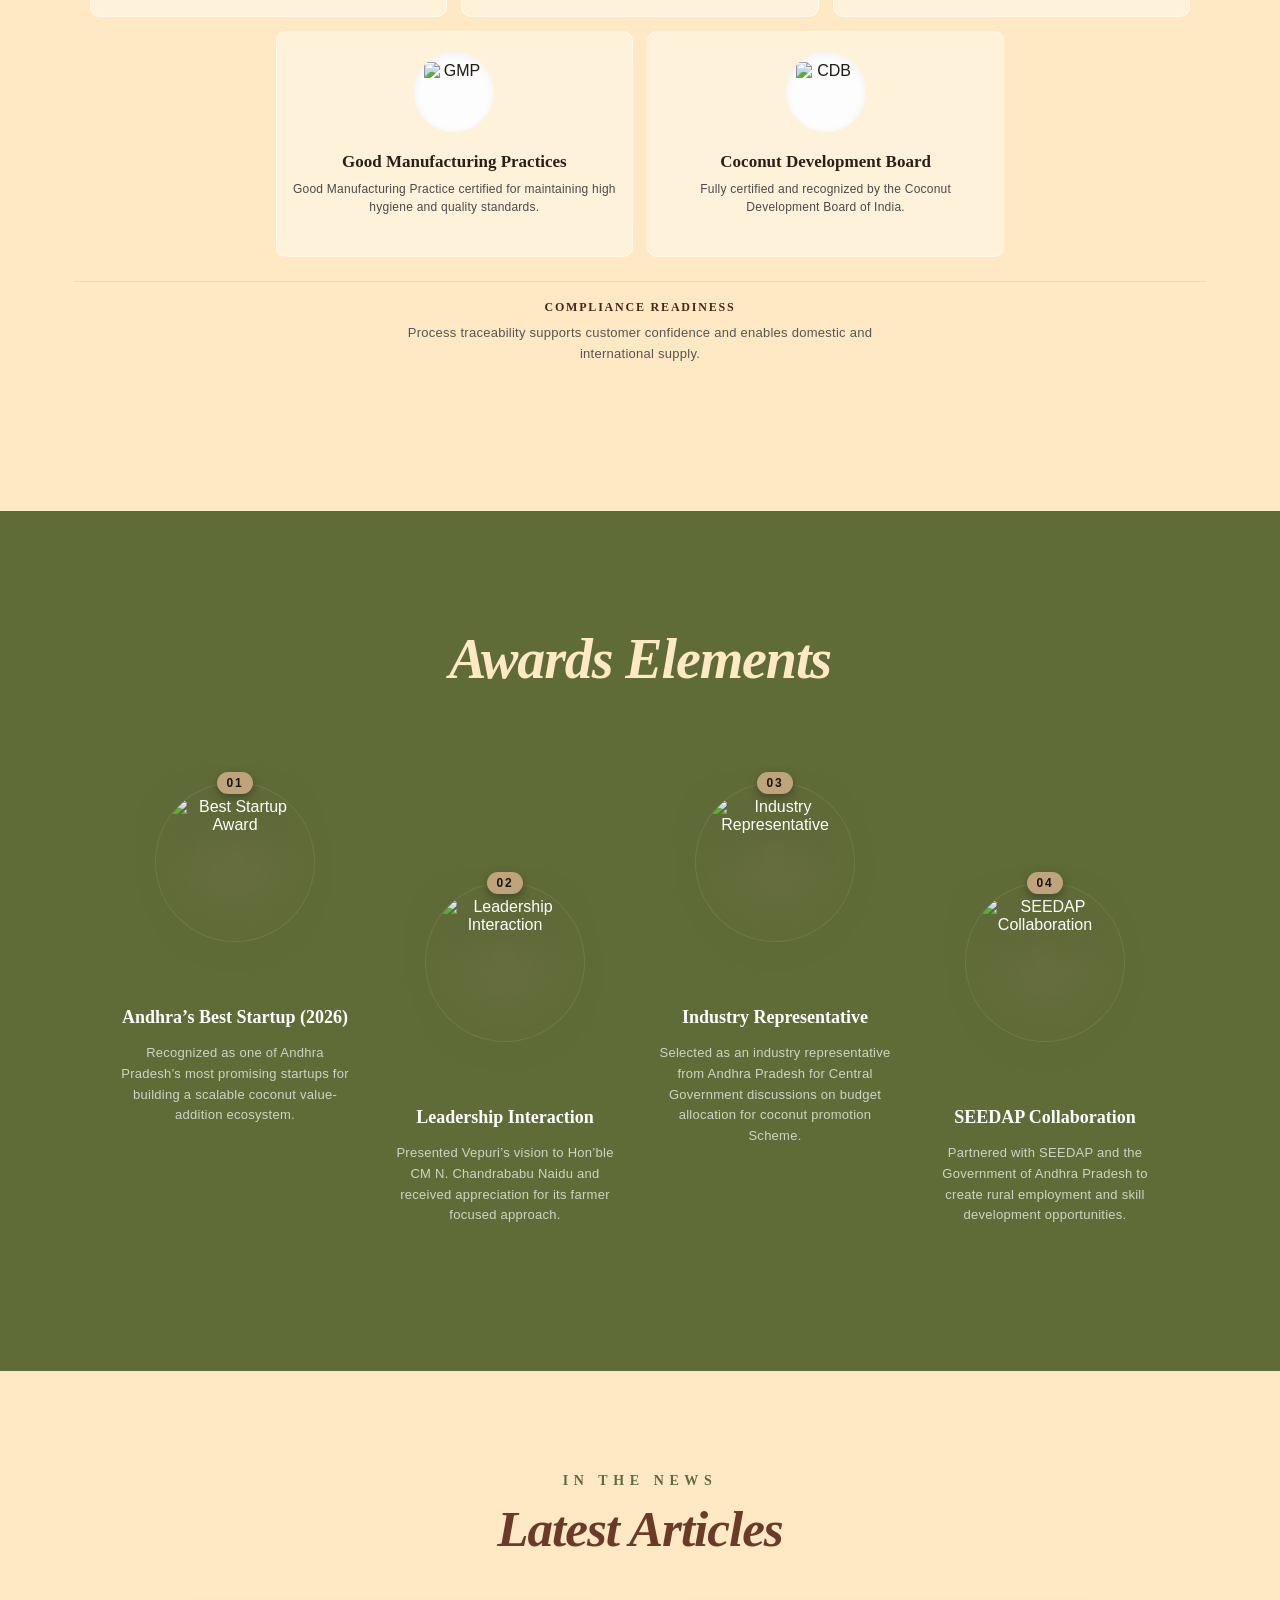
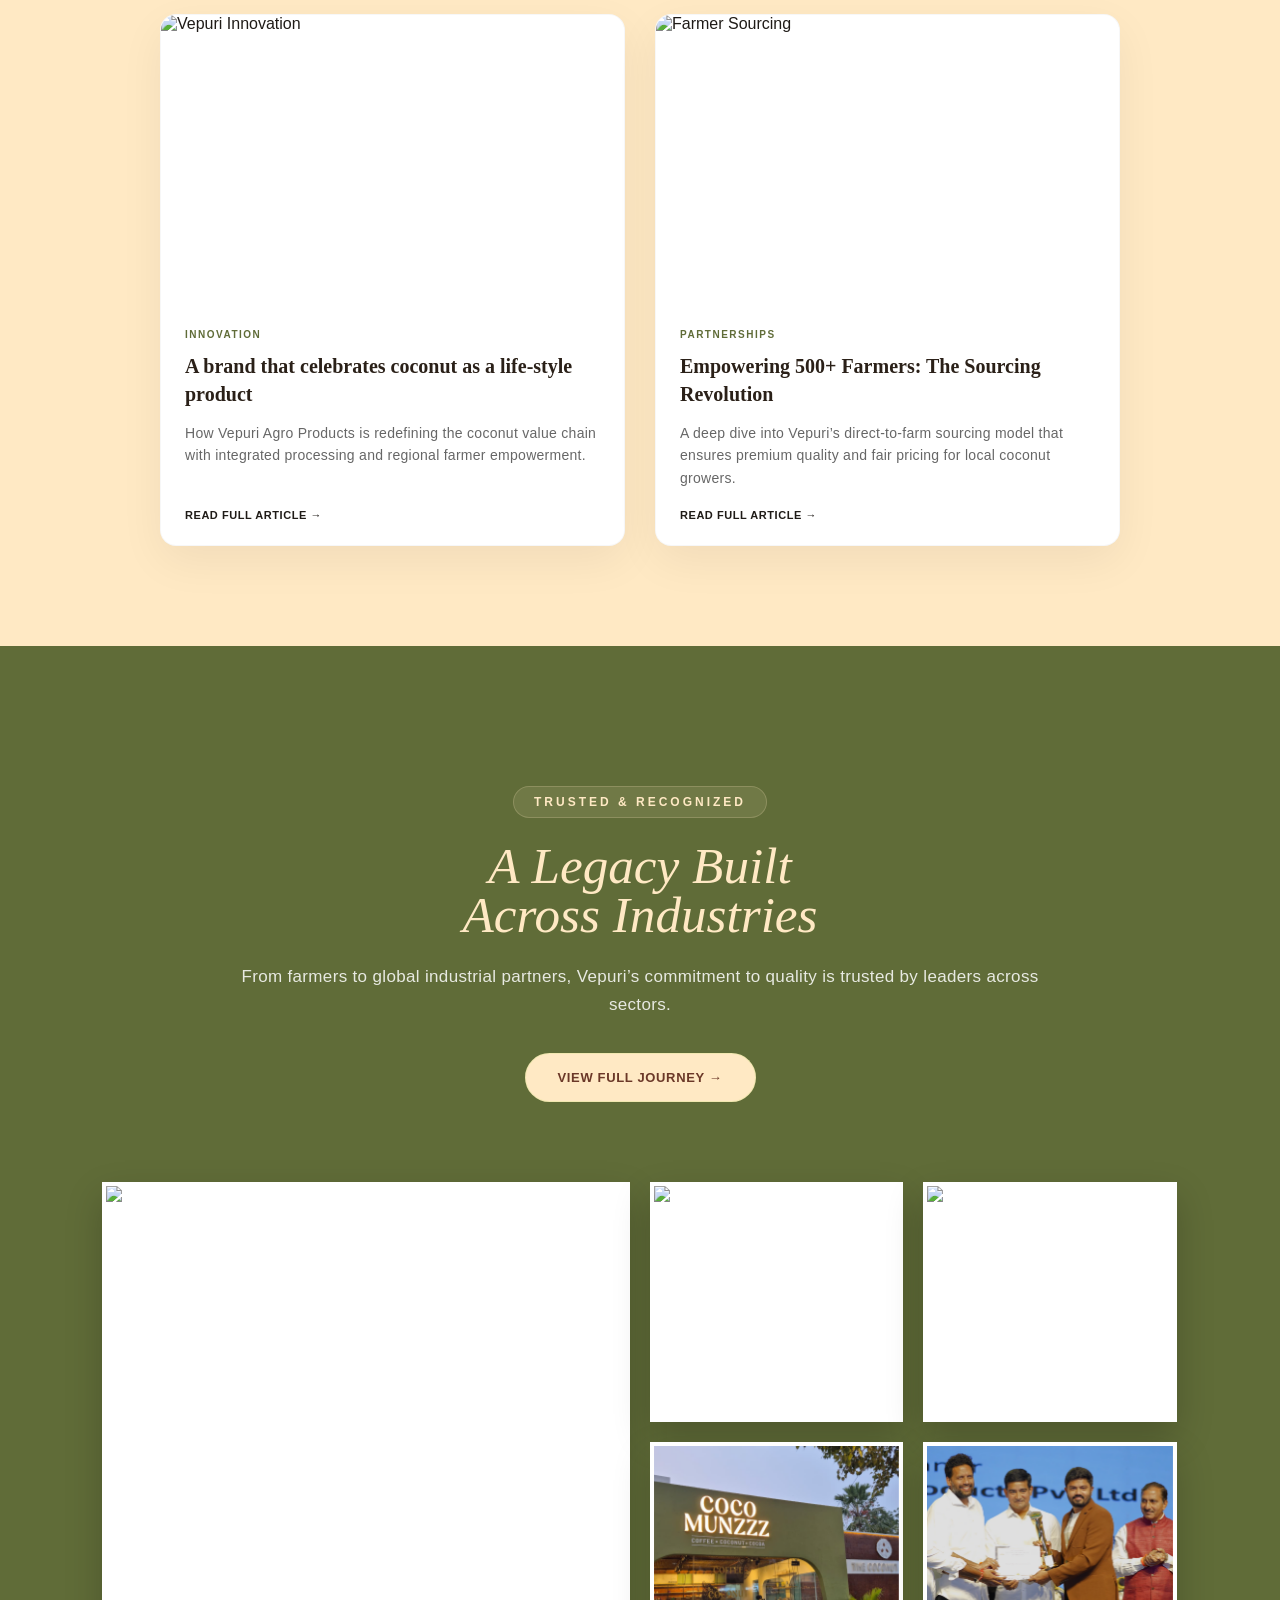
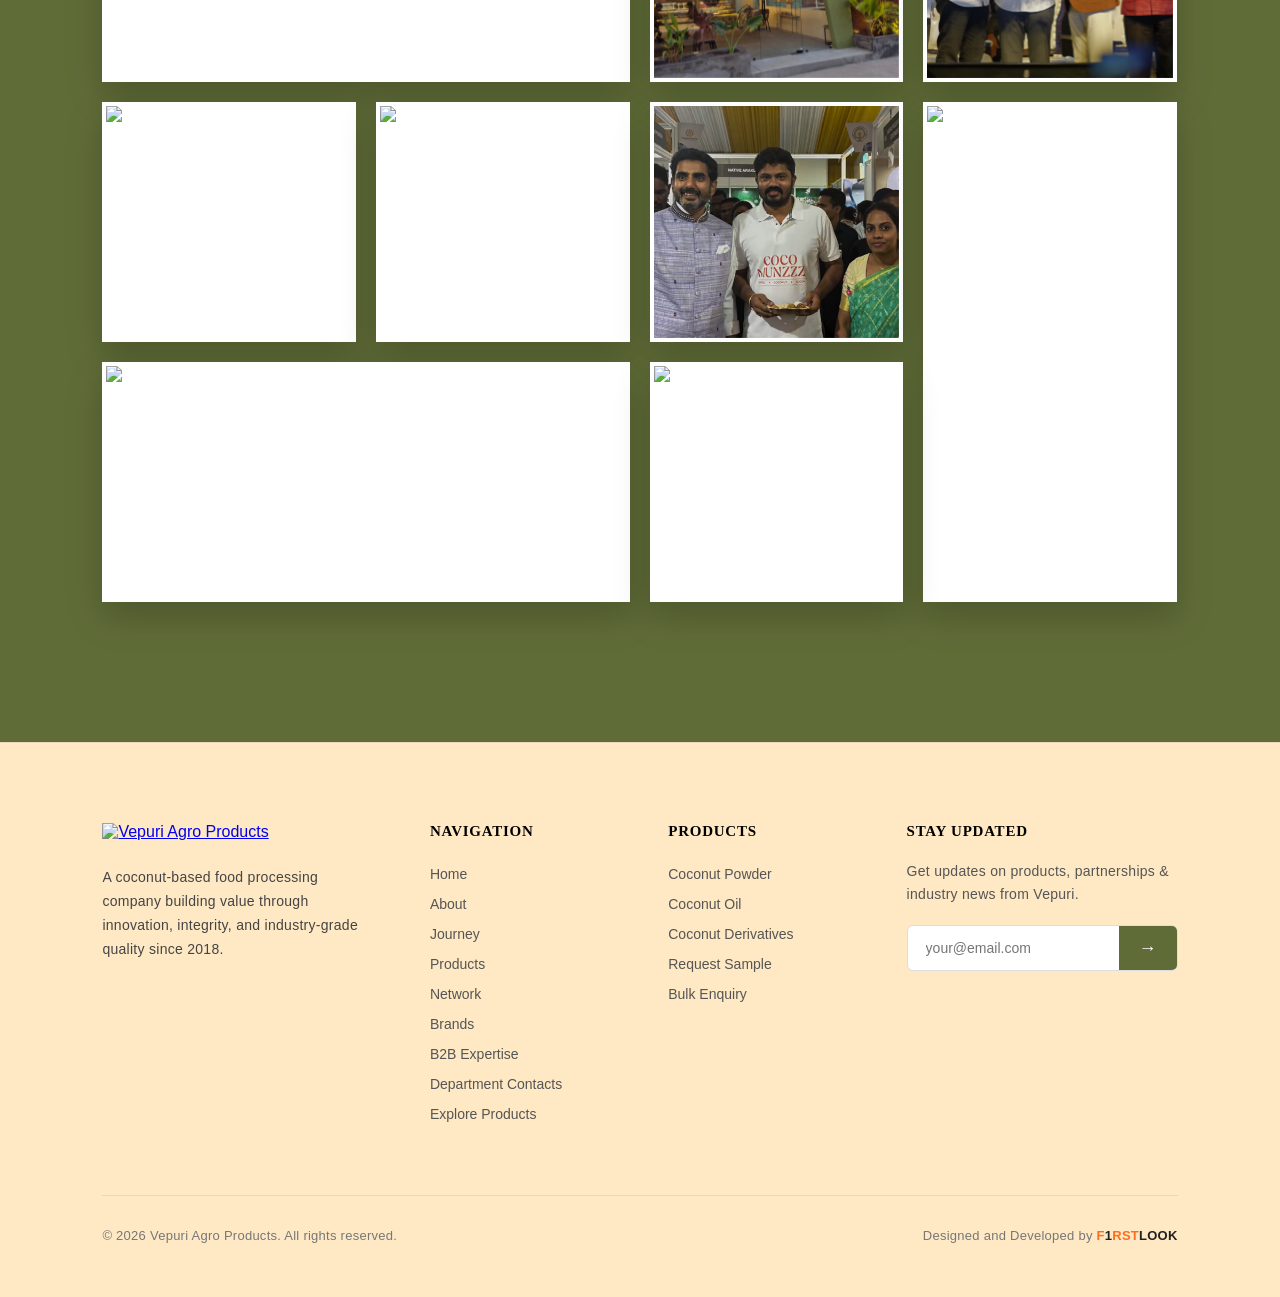
==== commit c90abc28: "14th may edit" ====
--- a/about-vepuri.html
+++ b/about-vepuri.html
@@ -15,6 +15,14 @@
 </head>
 
 <body class="page-about">
+  <!-- LOADER -->
+  <div id="loader">
+    <img class="ld-logo" src="assets/newlogo.png" alt="Vepuri Agro Products">
+    <div class="ld-track">
+      <div class="ld-fill"></div>
+    </div>
+  </div>
+
   <nav id="nav">
     <div class="nav-logo">
       <a href="index.html"><img src="assets/newlogo.png" alt="Vepuri Agro Products" loading="eager"
@@ -376,16 +384,17 @@
       </div>
 
       <div class="gallery-container rv">
-        <div class="f-card fc-1"><img src="assets/gallery/1.jpeg" alt="Gallery 1" loading="lazy" decoding="async"></div>
+        <div class="f-card fc-1"><img src="assets/gallery/3.jpeg" alt="Gallery 1" loading="lazy" decoding="async"></div>
         <div class="f-card fc-2"><img src="assets/gallery/2.jpeg" alt="Gallery 2" loading="lazy" decoding="async"></div>
-        <div class="f-card fc-3"><img src="assets/gallery/3.jpeg" alt="Gallery 3" loading="lazy" decoding="async"></div>
-        <div class="f-card fc-4"><img src="assets/gallery/4.png" alt="Gallery 4" loading="lazy" decoding="async"></div>
+        <div class="f-card fc-3"><img src="assets/gallery/1.jpeg" alt="Gallery 3" loading="lazy" decoding="async"></div>
+        <div class="f-card fc-4a"><img src="assets/gallery/Guntur cafe.jpeg" alt="Gallery 4A" loading="lazy" decoding="async"></div>
+        <div class="f-card fc-4b"><img src="assets/gallery/8-1.png" alt="Gallery 4B" loading="lazy" decoding="async"></div>
         <div class="f-card fc-5"><img src="assets/gallery/5.png" alt="Gallery 5" loading="lazy" decoding="async"></div>
         <div class="f-card fc-6"><img src="assets/gallery/6.png" alt="Gallery 6" loading="lazy" decoding="async"></div>
-        <div class="f-card fc-7"><img src="assets/gallery/7.jpeg" alt="Gallery 7" loading="lazy" decoding="async"></div>
+        <div class="f-card fc-7"><img src="assets/gallery/4.png" alt="Gallery 7" loading="lazy" decoding="async"></div>
         <div class="f-card fc-8"><img src="assets/gallery/8.jpg" alt="Gallery 8" loading="lazy" decoding="async"></div>
         <div class="f-card fc-9"><img src="assets/milestone.jpg" alt="Gallery 9" loading="lazy" decoding="async"></div>
-        <div class="f-card fc-10"><img src="assets/journey/journey1.png" alt="Gallery 10" loading="lazy"
+        <div class="f-card fc-10"><img src="assets/journey/Vijayawada cafe .jpg" alt="Gallery 10" loading="lazy"
             decoding="async"></div>
       </div>
     </section>
--- a/about-pages.css
+++ b/about-pages.css
@@ -235,7 +235,7 @@
   width: 100%;
   aspect-ratio: 16/9;
   overflow: hidden;
-  border-radius: 15px;
+  border-radius: 12px;
   margin-bottom: 14px;
 }
 
@@ -463,7 +463,7 @@
 
 .bg-paper {
   background: rgba(244, 240, 232, .98);
-  border-radius: 15px;
+  border-radius: 0px !important;
   padding: 62px 48px;
   box-shadow: 0 32px 72px rgba(20, 16, 12, .18);
   border: 1px solid rgba(255, 255, 255, .58);
@@ -473,7 +473,7 @@
   background: rgba(255, 255, 255, .04);
   backdrop-filter: blur(14px);
   border: 1px solid rgba(255, 255, 255, .12);
-  border-radius: 15px;
+  border-radius: 0px !important;
   padding: 62px 48px;
 }
 
@@ -693,7 +693,7 @@
 
 .page-about .core-philosophy-wrap .av-value-card {
   padding: 16px;
-  border-radius: 20px;
+  border-radius: 0 !important;
 }
 
 .page-about .core-philosophy-wrap .av-value-card h2 {
@@ -709,7 +709,7 @@
 .page-about .av-value-card {
   background: rgba(244, 240, 232, .95);
   border: 1px solid rgba(255, 255, 255, .52);
-  border-radius: 15px;
+  border-radius: 0 !important;
   padding: 20px;
   box-shadow: 0 16px 36px rgba(20, 16, 12, .12);
 }
@@ -2238,9 +2238,15 @@
   grid-row: span 2;
 }
 
-.fc-4 {
+/* fc-4 split into two single-row cards */
+.fc-4a {
   grid-column: span 1;
-  grid-row: span 2;
+  grid-row: span 1;
+}
+
+.fc-4b {
+  grid-column: span 1;
+  grid-row: span 1;
 }
 .fc-5 img {
   object-position: bottom;
@@ -2248,6 +2254,19 @@
 .fc-6 {
   grid-column: span 1;
   grid-row: span 1;
+}
+
+.fc-7 {
+  background: #fff;
+  
+}
+
+.fc-7 img {
+  width: 100%;
+  height: 100%;
+  object-fit :cover ;  
+  object-position: center center;
+  display: block;
 }
 
 .fc-8 {
--- a/nav-shared.css
+++ b/nav-shared.css
@@ -48,6 +48,113 @@
 #nav.scrolled {
   box-shadow: 0 4px 24px rgba(0, 0, 0, .14);
 }
+
+/* ── Global anchor scroll offset ─────────────────────────────────────────────
+   The fixed nav is 75px tall. Every section/element that is an anchor target
+   needs scroll-margin-top so the nav doesn't cover the section heading when
+   the browser (or JS) scrolls to it.  Applied globally so all pages benefit.
+────────────────────────────────────────────────────────────────────────────── */
+[id] {
+  scroll-margin-top: 85px;
+}
+
+/* -- GLOBAL LOADER -- */
+#loader {
+  position: fixed;
+  inset: 0;
+  background: #000;
+  z-index: 9999;
+  display: flex;
+  flex-direction: column;
+  align-items: center;
+  justify-content: center;
+  transition: opacity 0.6s, visibility 0.6s;
+}
+
+#loader.gone {
+  opacity: 0;
+  visibility: hidden;
+  pointer-events: none;
+}
+
+.ld-logo {
+  width: clamp(200px, 65vw, 360px);
+  height: auto;
+  display: block;
+  opacity: 0;
+  animation: ldFadeUp 0.8s 0.2s forwards;
+}
+
+.ld-track {
+  width: 180px;
+  height: 2px;
+  background: rgba(255, 255, 255, 0.1);
+  margin-top: 30px;
+  border-radius: 2px;
+  overflow: hidden;
+  position: relative;
+}
+
+.ld-fill {
+  position: absolute;
+  top: 0;
+  left: 0;
+  height: 100%;
+  width: 40%;
+  background: #606c38;
+  animation: ldProgress 2s infinite ease-in-out;
+}
+
+@keyframes ldFadeUp {
+  from { opacity: 0; transform: translateY(15px); }
+  to { opacity: 1; transform: translateY(0); }
+}
+
+@keyframes ldProgress {
+  0% { left: -40%; }
+  100% { left: 100%; }
+}
+
+/* -- SKELETON UI UTILITY -- */
+.skeleton {
+  background-color: #1a1a1a;
+  background-image: linear-gradient(
+    90deg,
+    rgba(255, 255, 255, 0),
+    rgba(255, 255, 255, 0.05),
+    rgba(255, 255, 255, 0)
+  );
+  background-size: 200px 100%;
+  background-repeat: no-repeat;
+  animation: shimmer 1.5s infinite;
+  border-radius: 15px;
+}
+
+@keyframes shimmer {
+  0% { background-position: -200px 0; }
+  100% { background-position: calc(200px + 100%) 0; }
+}
+
+/* Hide content during initial load to prevent FOUC */
+body:not(.loaded) .unified-section,
+body:not(.loaded) .farm-hero,
+body:not(.loaded) .b-hero,
+body:not(.loaded) .a-hero,
+body:not(.loaded) .p-main {
+  opacity: 0;
+  transform: translateY(10px);
+  transition: opacity 0.8s ease, transform 0.8s ease;
+}
+
+body.loaded .unified-section,
+body.loaded .farm-hero,
+body.loaded .b-hero,
+body.loaded .a-hero,
+body.loaded .p-main {
+  opacity: 1;
+  transform: translateY(0);
+}
+
 
 #nav .nav-logo {
   display: flex;
@@ -400,4 +507,24 @@
     font-size: 13px;
     color: rgba(0, 0, 0, .85);
   }
-}+}
+body.loaded .skeleton {
+  animation: none !important;
+  background-image: none !important;
+  background-color: transparent !important;
+  transition: background-color 0.4s ease;
+}
+
+/* Hide Hero on Load */
+body:not(.loaded) #hero,
+body:not(.loaded) .hero-inner {
+  opacity: 0;
+  transform: translateY(10px);
+}
+
+body.loaded #hero,
+body.loaded .hero-inner {
+  opacity: 1;
+  transform: translateY(0);
+  transition: opacity 0.8s ease, transform 0.8s ease;
+}
--- a/typography-shared.css
+++ b/typography-shared.css
@@ -4,11 +4,22 @@
   --accent-font: 'Spectral', serif;
 }
 
-h1, h2, h3, h4, h5, h6 {
+h1,
+h2,
+h3,
+h4,
+h5,
+h6 {
   font-family: var(--site-font);
 }
 
-body, p, li, span, a, input, button {
+body,
+p,
+li,
+span,
+a,
+input,
+button {
   font-family: var(--body-font);
 }
 
@@ -77,23 +88,66 @@
   font-family: var(--body-font);
 }
 
-/* Global Border Radius - Images & Cards */
-img:not(.mi-dot):not(.a-badge):not(.cb-n):not(.cb):not(.circle):not(.dot):not(.award-img):not(.bh-card img),
-[class*="card"]:not(.bh-card),
-.pc-modern,
+/* ── SMOOTH IMAGE LOADING ─────────────────────────────────────────
+   Images fade in smoothly. Uses animation as a CSS-only fallback:
+   - Without JS: images appear after 300ms automatically
+   - With JS (.img-loaded): images fade in the moment they finish loading
+   This prevents permanently invisible images if JS is deferred/blocked.
+─────────────────────────────────────────────────────────────────── */
+@keyframes imgFadeIn {
+  0%   { opacity: 0; }
+  100% { opacity: 1; }
+}
+
+img {
+  animation: imgFadeIn 0.5s ease-in-out 0.3s both;
+  will-change: opacity;
+}
+
+img.img-loaded {
+  animation: none;
+  opacity: 1;
+  transition: opacity 0.5s ease-in-out;
+}
+
+/* Instantly visible: hero, logos, above-fold, and eager-loaded images */
+.hero-bg-fallback,
+.hero-brand-logo,
+.ld-logo,
+.f-logo,
+#nav .nav-logo img,
+img[fetchpriority="high"],
+img[loading="eager"] {
+  animation: none !important;
+  opacity: 1 !important;
+  transition: none !important;
+}
+
+/* Global Border Radius - Sharp Design Reset */
+img:not(.mi-dot):not(.a-badge):not(.cb-n):not(.cb):not(.circle):not(.dot):not(.award-img):not(.bh-card img):not(.pc-modern img),
+[class*="card"]:not(.bh-card):not(.pc-modern),
 .dept-card,
 .bg-paper,
 .bg-glass,
 .sapling-card {
+  border-radius: 0 !important;
+}
+
+/* Specific Border Radius for Product Cards only */
+.pc-modern {
+  border-radius: 15px !important;
+}
+
+.pc-modern img {
   border-radius: 15px !important;
 }
 
 /* Preserve Circular Images */
-.mi-dot, 
-.a-badge, 
-.cb-n, 
-.cb, 
-.circle, 
+.mi-dot,
+.a-badge,
+.cb-n,
+.cb,
+.circle,
 .dot,
 .event-media img,
 .team-member-media img,
@@ -103,19 +157,34 @@
 
 /* RESPONSIVE: Standardize heading sizes for mobile */
 @media (max-width: 768px) {
-  .hero-title, .h2, .h2-ch, .farm-title,
-  .section-header h1, .section-header h2,
-  .a-hero h1, .av-copy h1, .team-gov-head h1,
-  .b-hero h1, .farm-hero h1, .op-head h2, .b-item-copy h2, 
-  .p-showcase h1, .journey-head h1 {
+
+  .hero-title,
+  .h2,
+  .h2-ch,
+  .farm-title,
+  .section-header h1,
+  .section-header h2,
+  .a-hero h1,
+  .av-copy h1,
+  .team-gov-head h1,
+  .b-hero h1,
+  .farm-hero h1,
+  .op-head h2,
+  .b-item-copy h2,
+  .p-showcase h1,
+  .journey-head h1 {
     font-size: 40px !important;
     line-height: 1.1 !important;
     letter-spacing: -0.01em !important;
   }
-  
-  h1 em, h2 em, h3 em,
-  .section-header h1 em, .section-header h2 em,
-  .a-hero h1 em, .av-copy h1 em {
+
+  h1 em,
+  h2 em,
+  h3 em,
+  .section-header h1 em,
+  .section-header h2 em,
+  .a-hero h1 em,
+  .av-copy h1 em {
     font-size: 0.9em !important;
   }
-}
+}
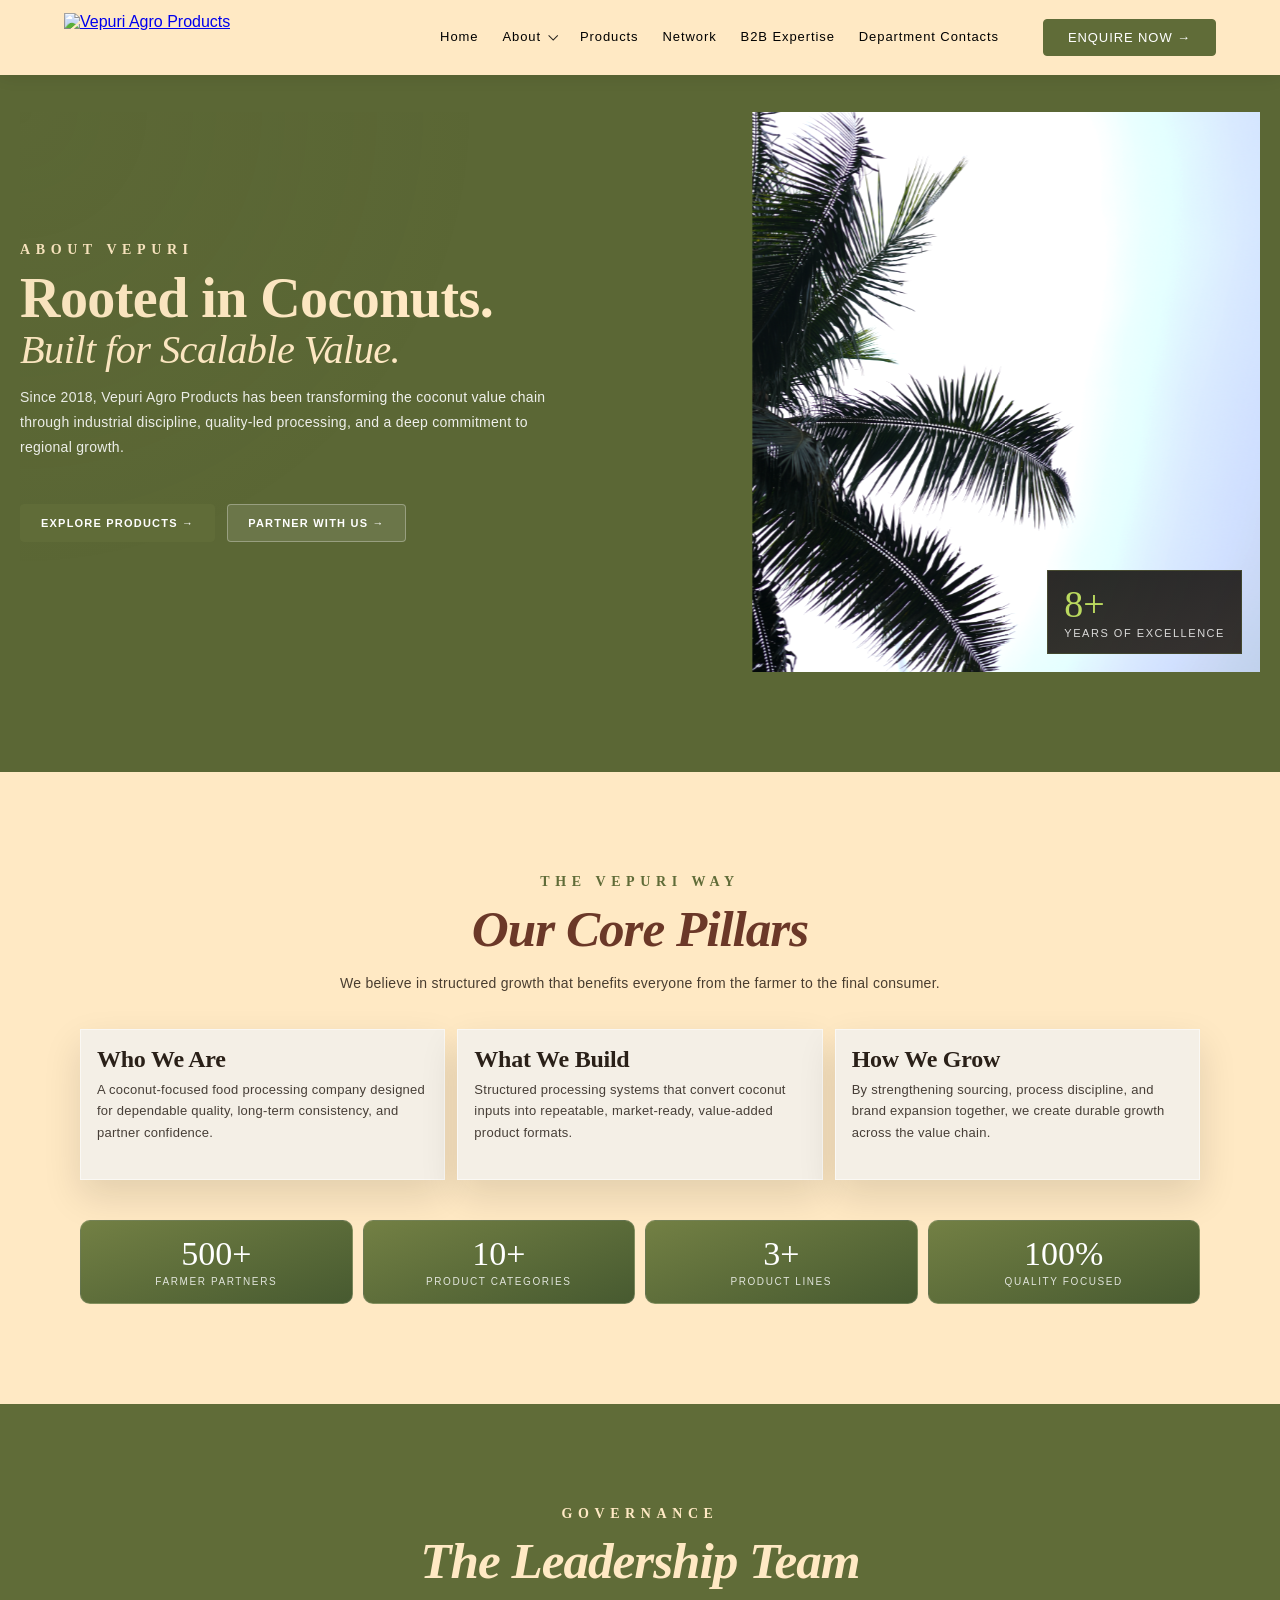
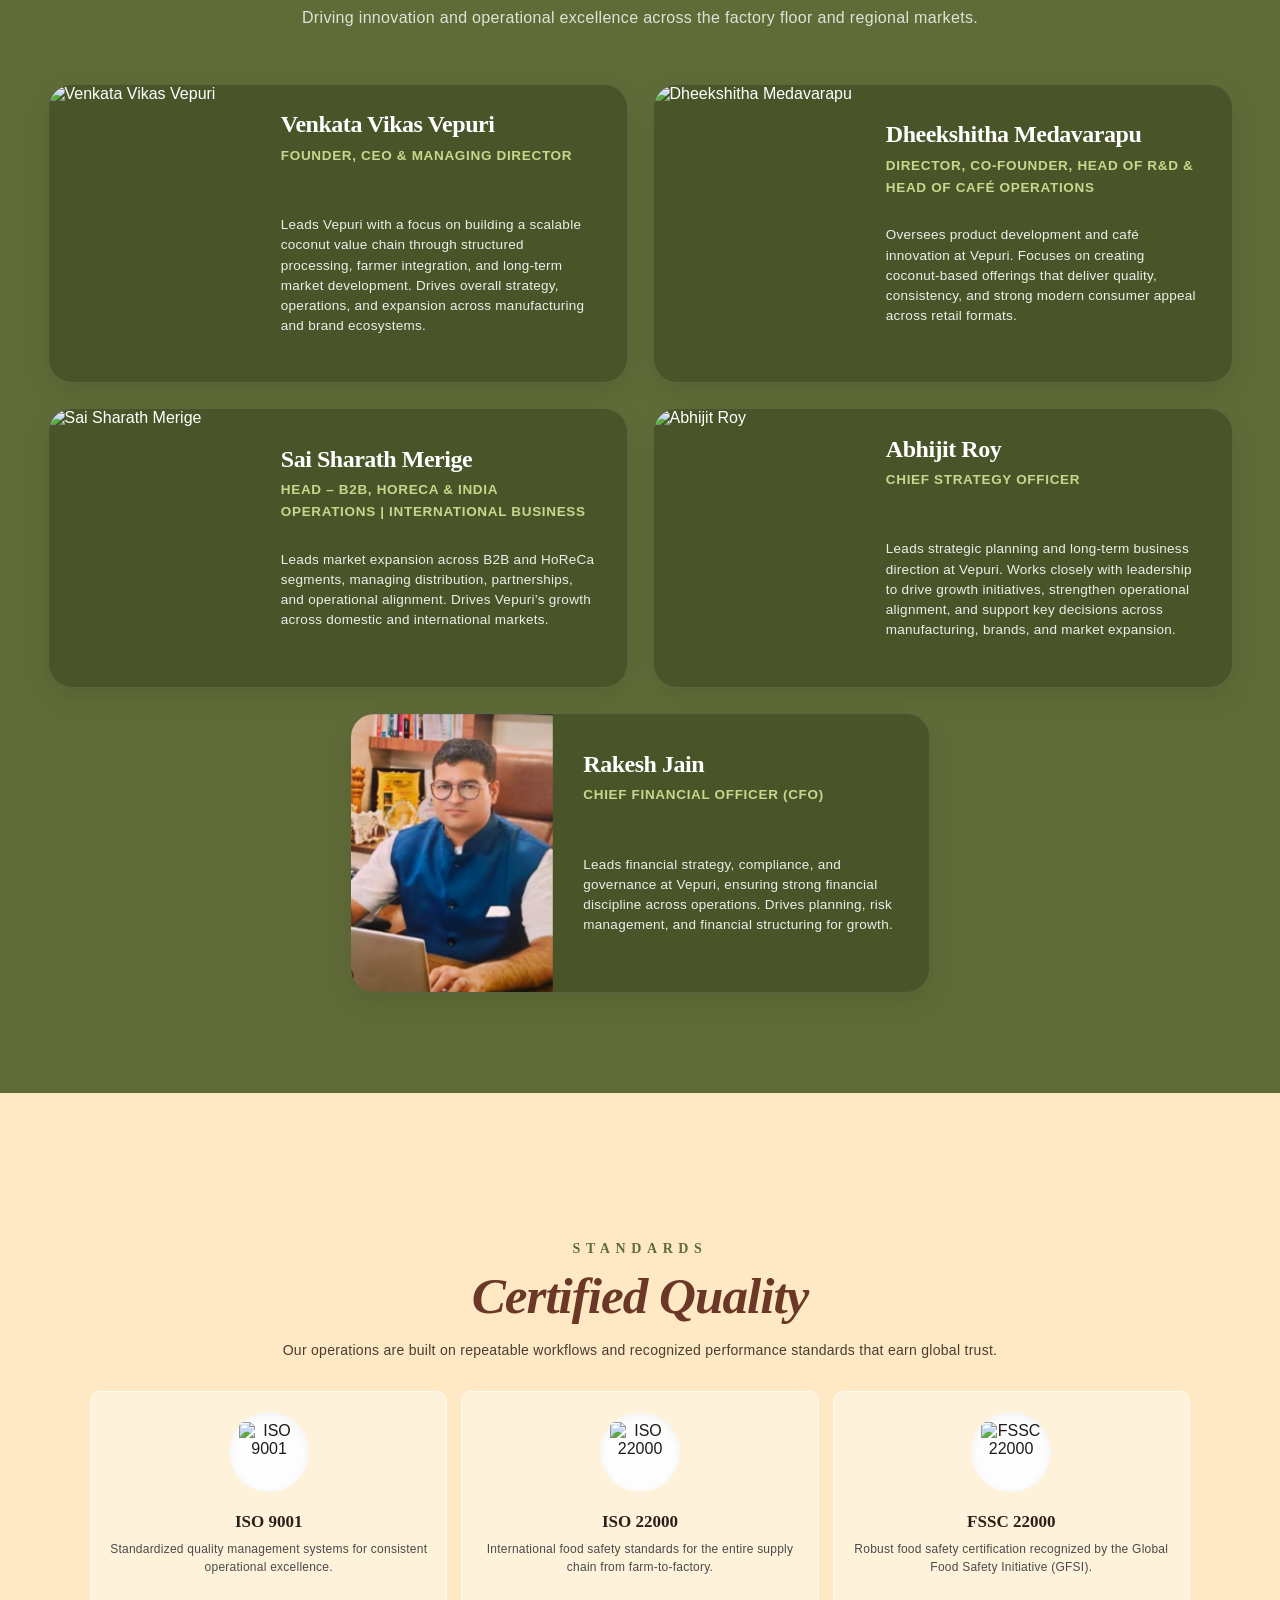
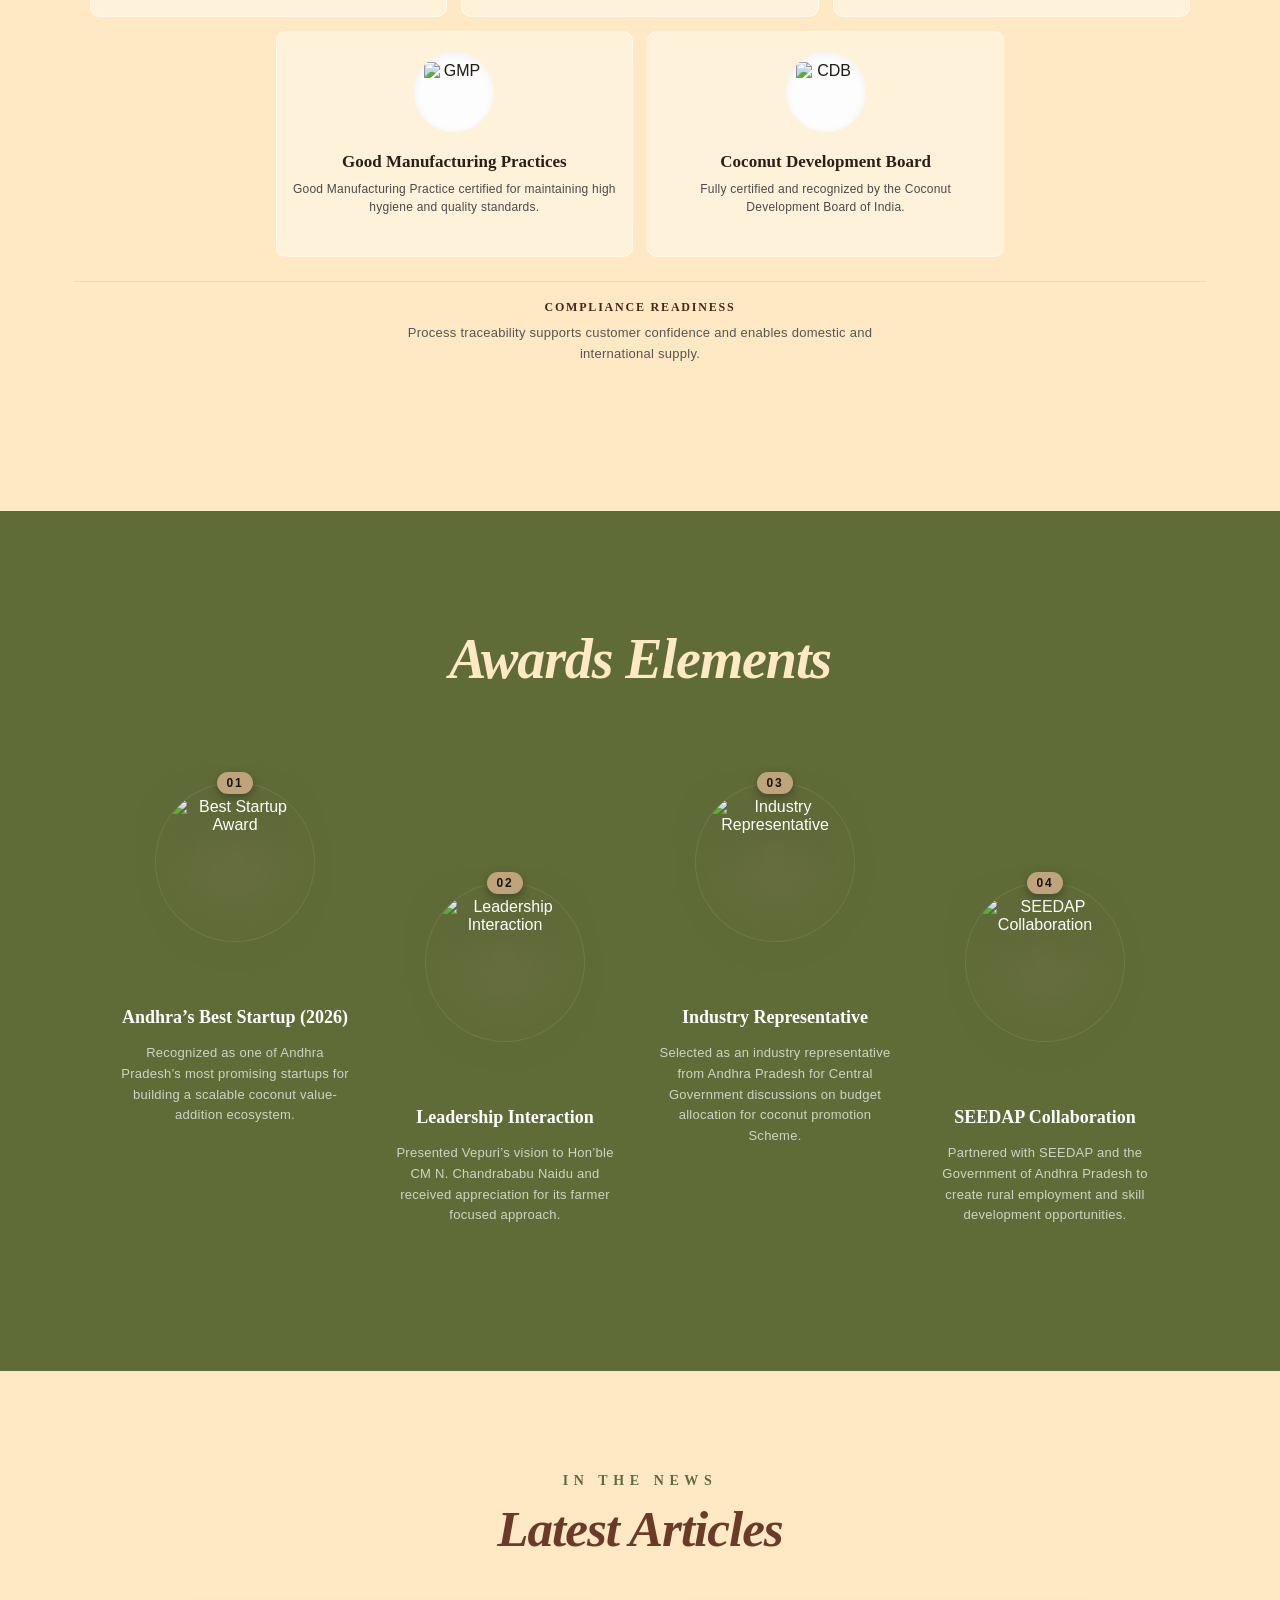
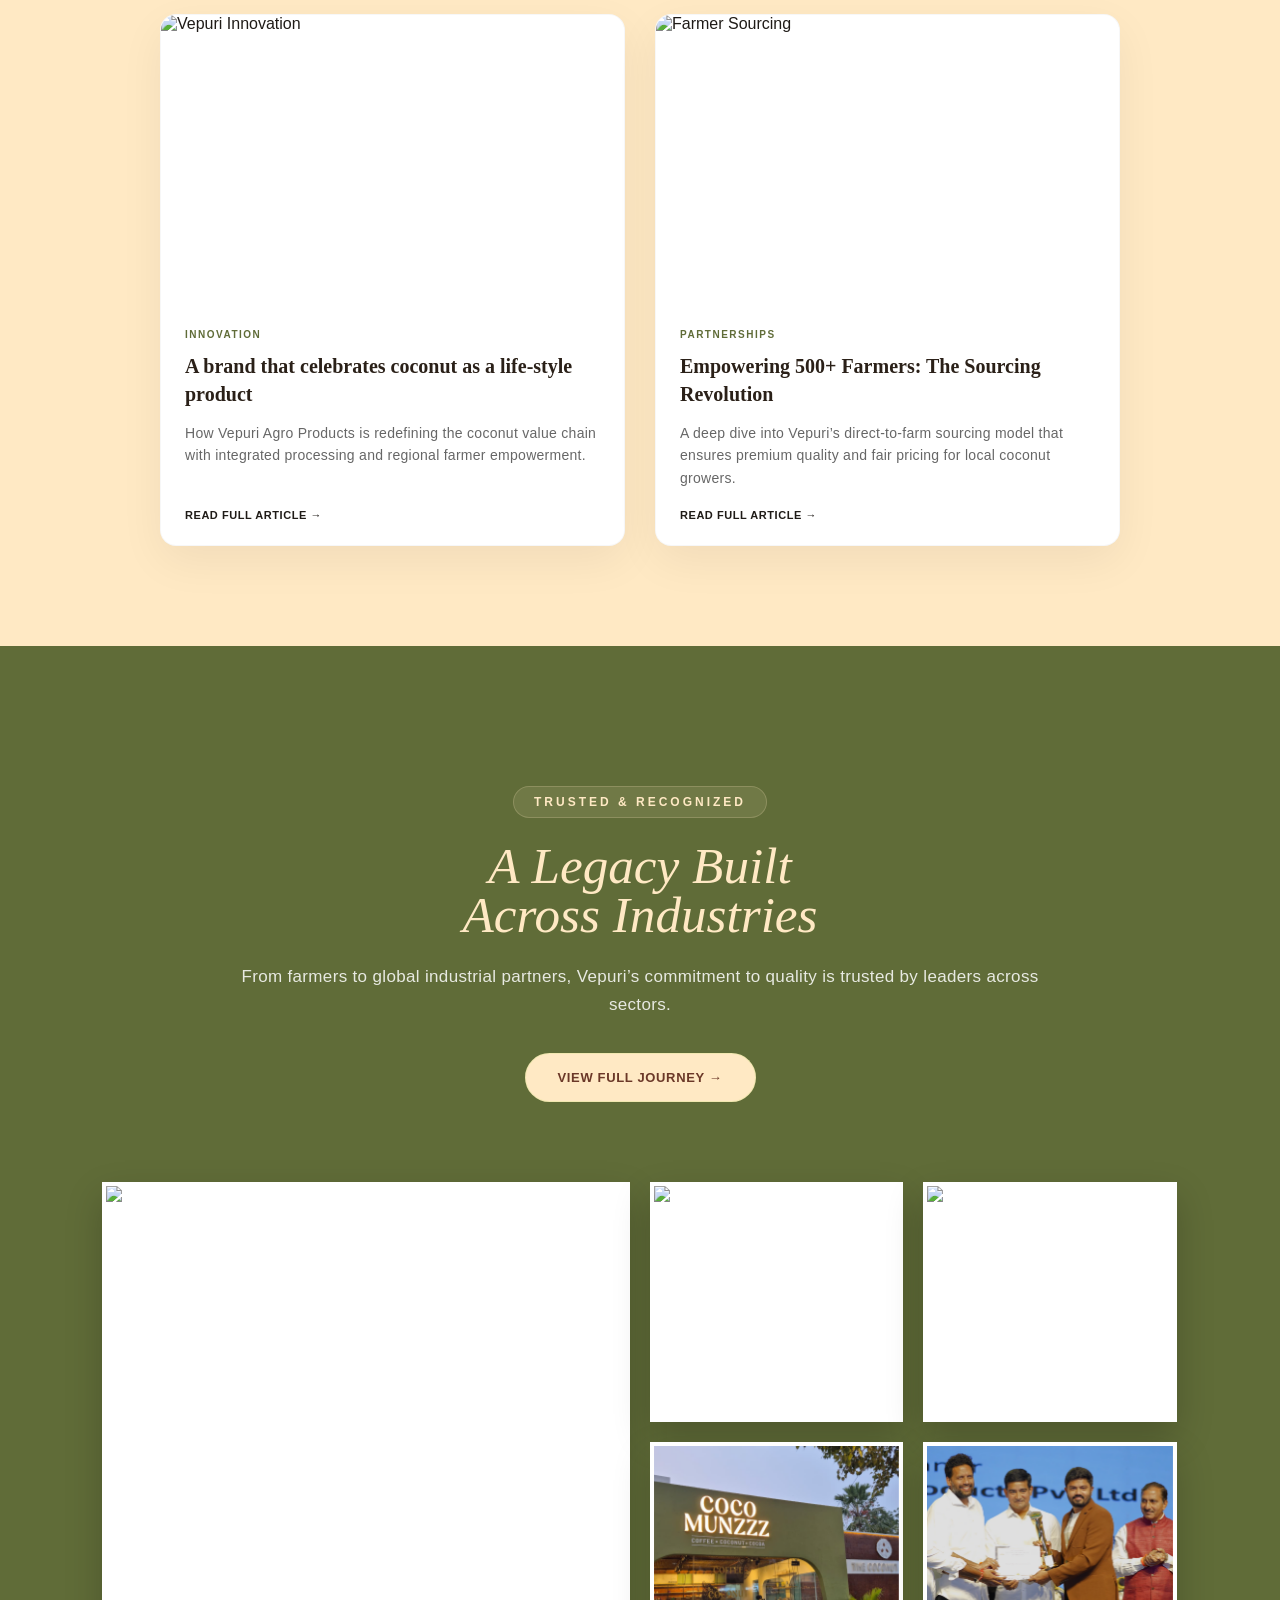
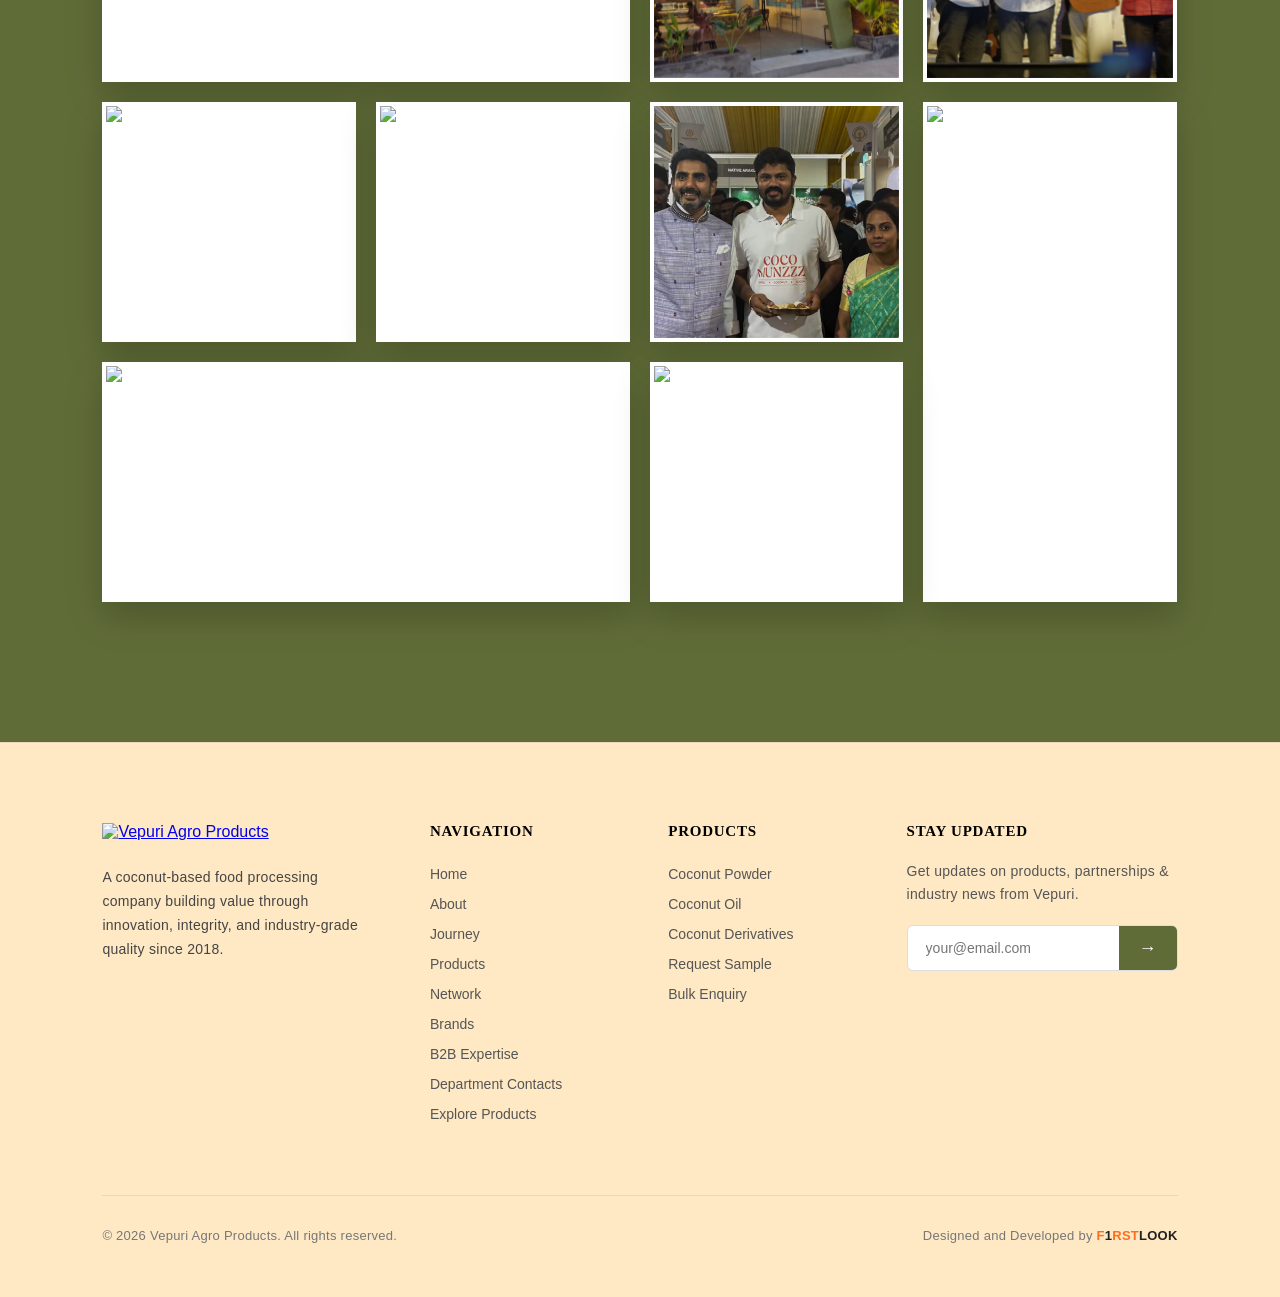
==== commit 7318f169: "about page  navlink fix" ====
--- a/about-vepuri.html
+++ b/about-vepuri.html
@@ -4,8 +4,47 @@
 <head>
   <meta charset="UTF-8">
   <meta name="viewport" content="width=device-width, initial-scale=1.0">
-  <title>About Vepuri - Vepuri Agro Products</title>
-  <meta name="description" content="About Vepuri Agro Products, our leadership, certifications, and community impact.">
+  <title>About Vepuri Agro Products – Leadership, Certifications &amp; Community Impact</title>
+
+  <!-- ── Primary SEO ── -->
+  <meta name="description" content="Learn about Vepuri Agro Products Pvt. Ltd. – our leadership team, ISO 9001, ISO 22000, FSSC 22000 & GMP certifications, awards, and community impact. Building a scalable coconut value chain since 2018, Andhra Pradesh.">
+  <meta name="keywords" content="Vepuri Agro Products about, coconut company leadership, ISO certified coconut company, FSSC 22000 food processing, Andhra Pradesh food company, coconut value chain, Venkata Vikas Vepuri, coconut processing company India, agro products Andhra Pradesh, coconut startup India">
+  <meta name="author" content="Vepuri Agro Products Pvt. Ltd.">
+  <meta name="robots" content="index, follow, max-snippet:-1, max-image-preview:large, max-video-preview:-1">
+  <meta name="googlebot" content="index, follow">
+  <link rel="canonical" href="https://www.vepuriagro.com/about-vepuri.html">
+
+  <!-- ── Open Graph ── -->
+  <meta property="og:type" content="website">
+  <meta property="og:site_name" content="Vepuri Agro Products">
+  <meta property="og:title" content="About Vepuri Agro Products – Rooted in Coconuts, Built for Scalable Value">
+  <meta property="og:description" content="ISO 9001, ISO 22000, FSSC 22000 & GMP certified coconut food processing company. 500+ farmer partners, award-winning startup, Andhra Pradesh.">
+  <meta property="og:url" content="https://www.vepuriagro.com/about-vepuri.html">
+  <meta property="og:image" content="https://www.vepuriagro.com/assets/about.JPG">
+  <meta property="og:image:alt" content="Vepuri Agro Products processing facility">
+  <meta property="og:locale" content="en_IN">
+
+  <!-- ── Twitter Card ── -->
+  <meta name="twitter:card" content="summary_large_image">
+  <meta name="twitter:site" content="@vepuriagro">
+  <meta name="twitter:title" content="About Vepuri Agro Products – ISO Certified Coconut Processor">
+  <meta name="twitter:description" content="Leading coconut food processing company. ISO 9001, ISO 22000, FSSC 22000 certified. 500+ farmer partners. Est. 2018.">
+  <meta name="twitter:image" content="https://www.vepuriagro.com/assets/about.JPG">
+  <meta name="twitter:image:alt" content="Vepuri processing facility">
+
+  <!-- ── Business & Geo ── -->
+  <meta name="geo.region" content="IN-AP">
+  <meta name="geo.placename" content="Andhra Pradesh, India">
+  <meta name="category" content="Food Processing, Agro Products, Coconut">
+  <meta name="classification" content="Business">
+  <meta name="coverage" content="Worldwide">
+  <meta name="distribution" content="Global">
+  <meta name="rating" content="General">
+  <meta name="language" content="English">
+
+  <!-- ── Theme & App ── -->
+  <meta name="theme-color" content="#606c38">
+  <meta name="application-name" content="Vepuri Agro Products">
   <script src="font-loader.js" defer></script>
   <link rel="stylesheet" href="about-pages.css?v=1.02">
   <link rel="stylesheet" href="nav-shared.css?v=1.02">
@@ -31,7 +70,7 @@
     <ul class="nav-links" id="navLinks">
       <li><a href="index.html#hero">Home</a></li>
       <li class="has-submenu">
-        <a href="index.html#about">About<span class="dd-caret" aria-hidden="true"></span></a>
+        <a href="about-vepuri.html">About<span class="dd-caret" aria-hidden="true"></span></a>
         <ul class="submenu">
           <li><a href="about-vepuri.html">About Vepuri</a></li>
           <li><a href="journey.html">Our Journey</a></li>
--- a/about-pages.css
+++ b/about-pages.css
@@ -625,7 +625,8 @@
   object-fit: cover;
   display: block;
   filter: saturate(.95) contrast(1.04);
-  border-radius: 20px;
+  border-radius: 10px !important;
+  transform: scaleX(-1);
 }
 
 .page-about .av-float-card {
@@ -969,10 +970,14 @@
 
   .page-about .av-media-stage,
   .page-about .av-main-img {
-    max-height: 360px;
-  }
-
-  .page-about .av-media-stage,
+    max-height: 800px;
+    aspect-ratio: 2/3;
+  }
+
+  .page-about .av-main-img img {
+    border-radius: 10px !important;
+  }
+
   .a-hero-media,
   .page-certified-awarded .ca-media-stage {
     height: auto;
@@ -1119,7 +1124,8 @@
 
   .page-about .av-media-stage,
   .page-about .av-main-img {
-    max-height: 260px;
+    max-height: 750px;
+    aspect-ratio: 2/3;
   }
 
   .page-about .av-actions {
@@ -1581,11 +1587,13 @@
   transition: transform 0.4s ease;
 }
 
-.cert-tile:hover .cert-media img {
+.cert-tile:hover .cert-media img,
+.cert-tile.active-hover .cert-media img {
   transform: scale(1.1);
 }
 
-.cert-tile:hover {
+.cert-tile:hover,
+.cert-tile.active-hover {
   background: #fff;
   transform: translateY(-5px);
   box-shadow: 0 14px 28px rgba(0, 0, 0, 0.05);
